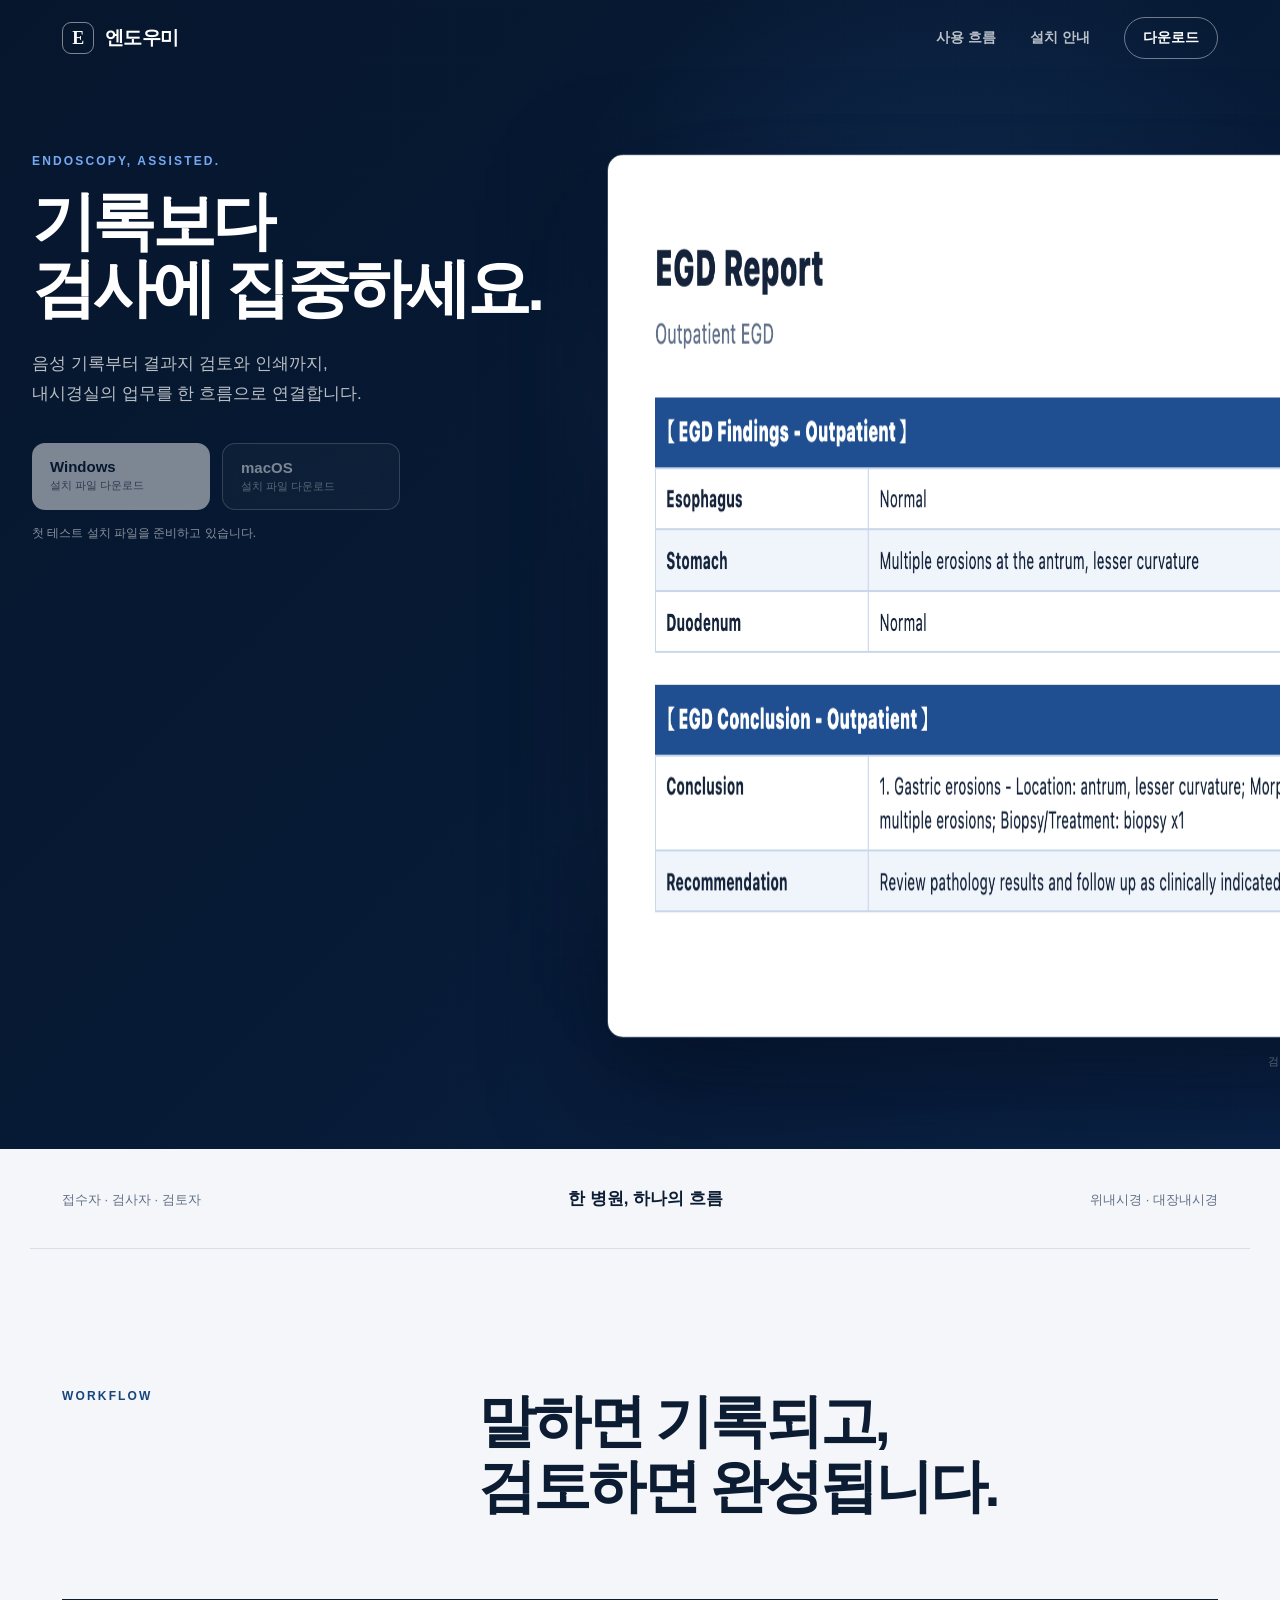
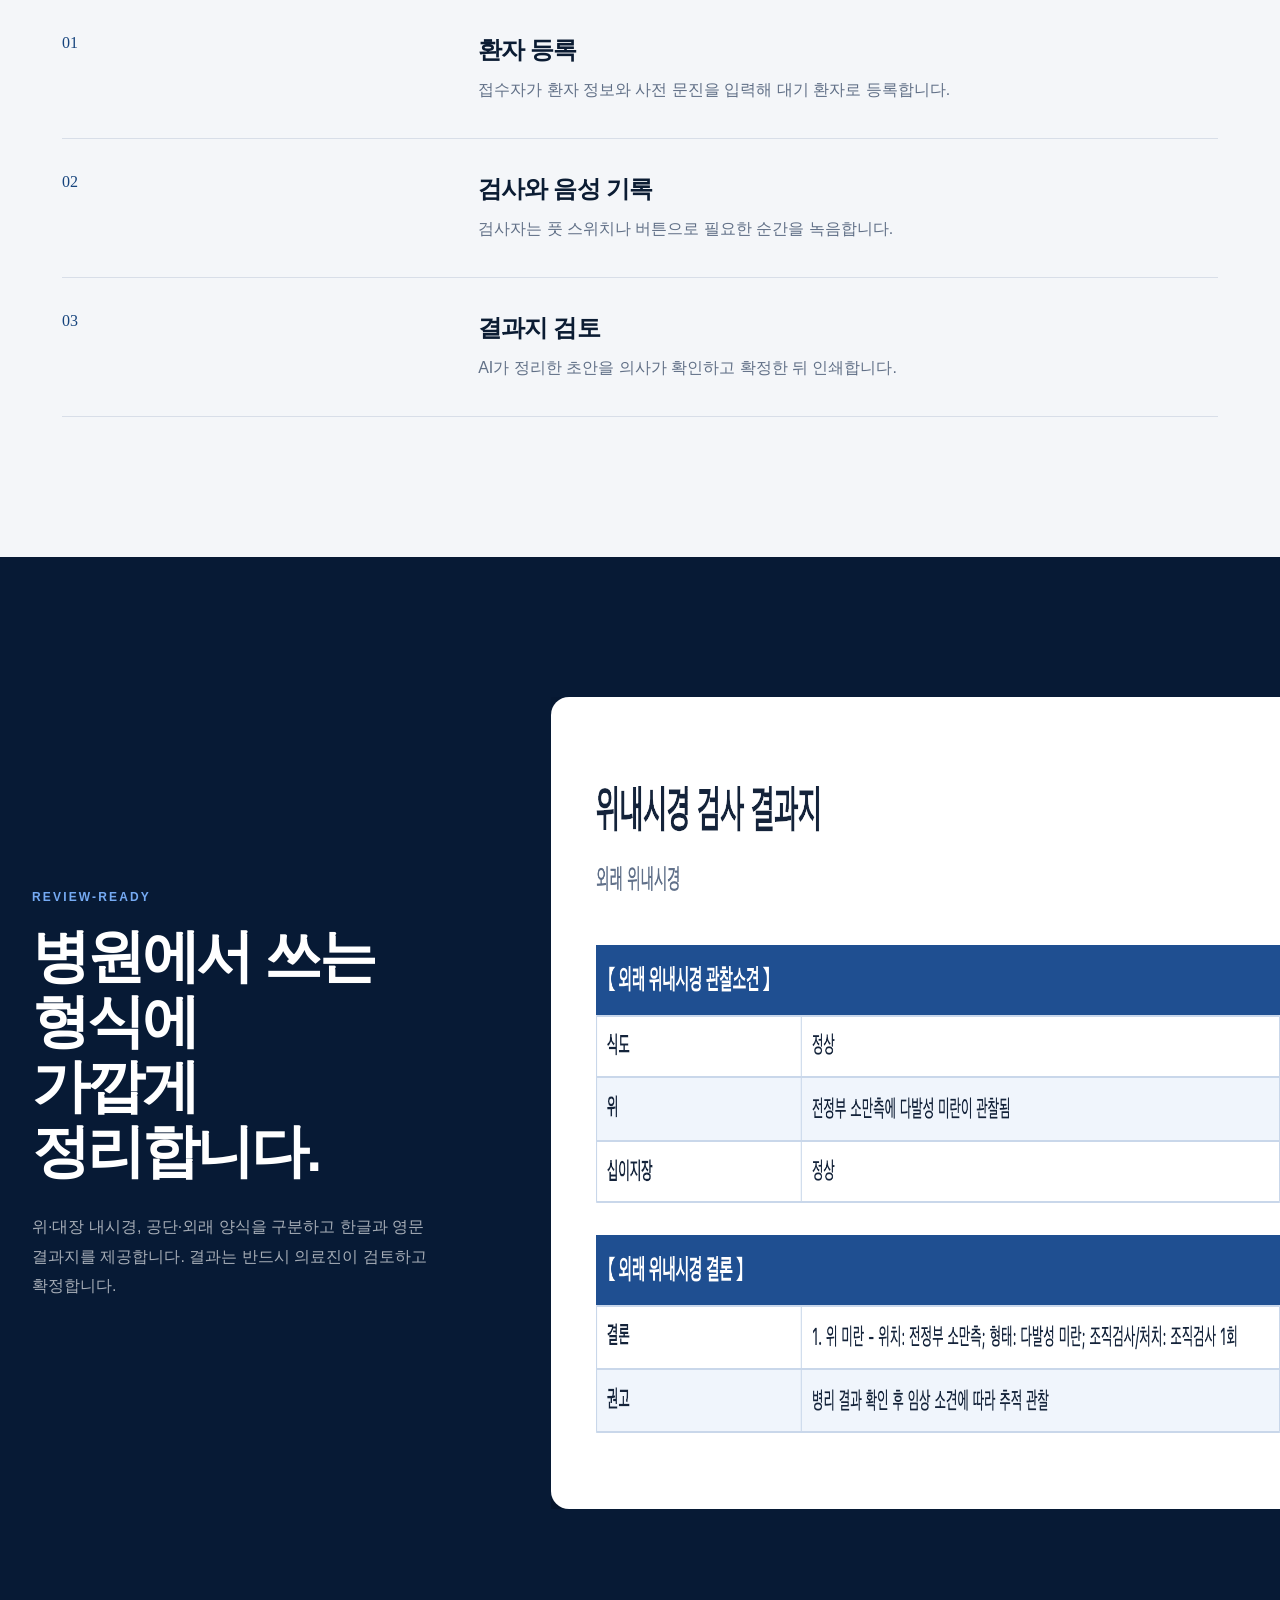
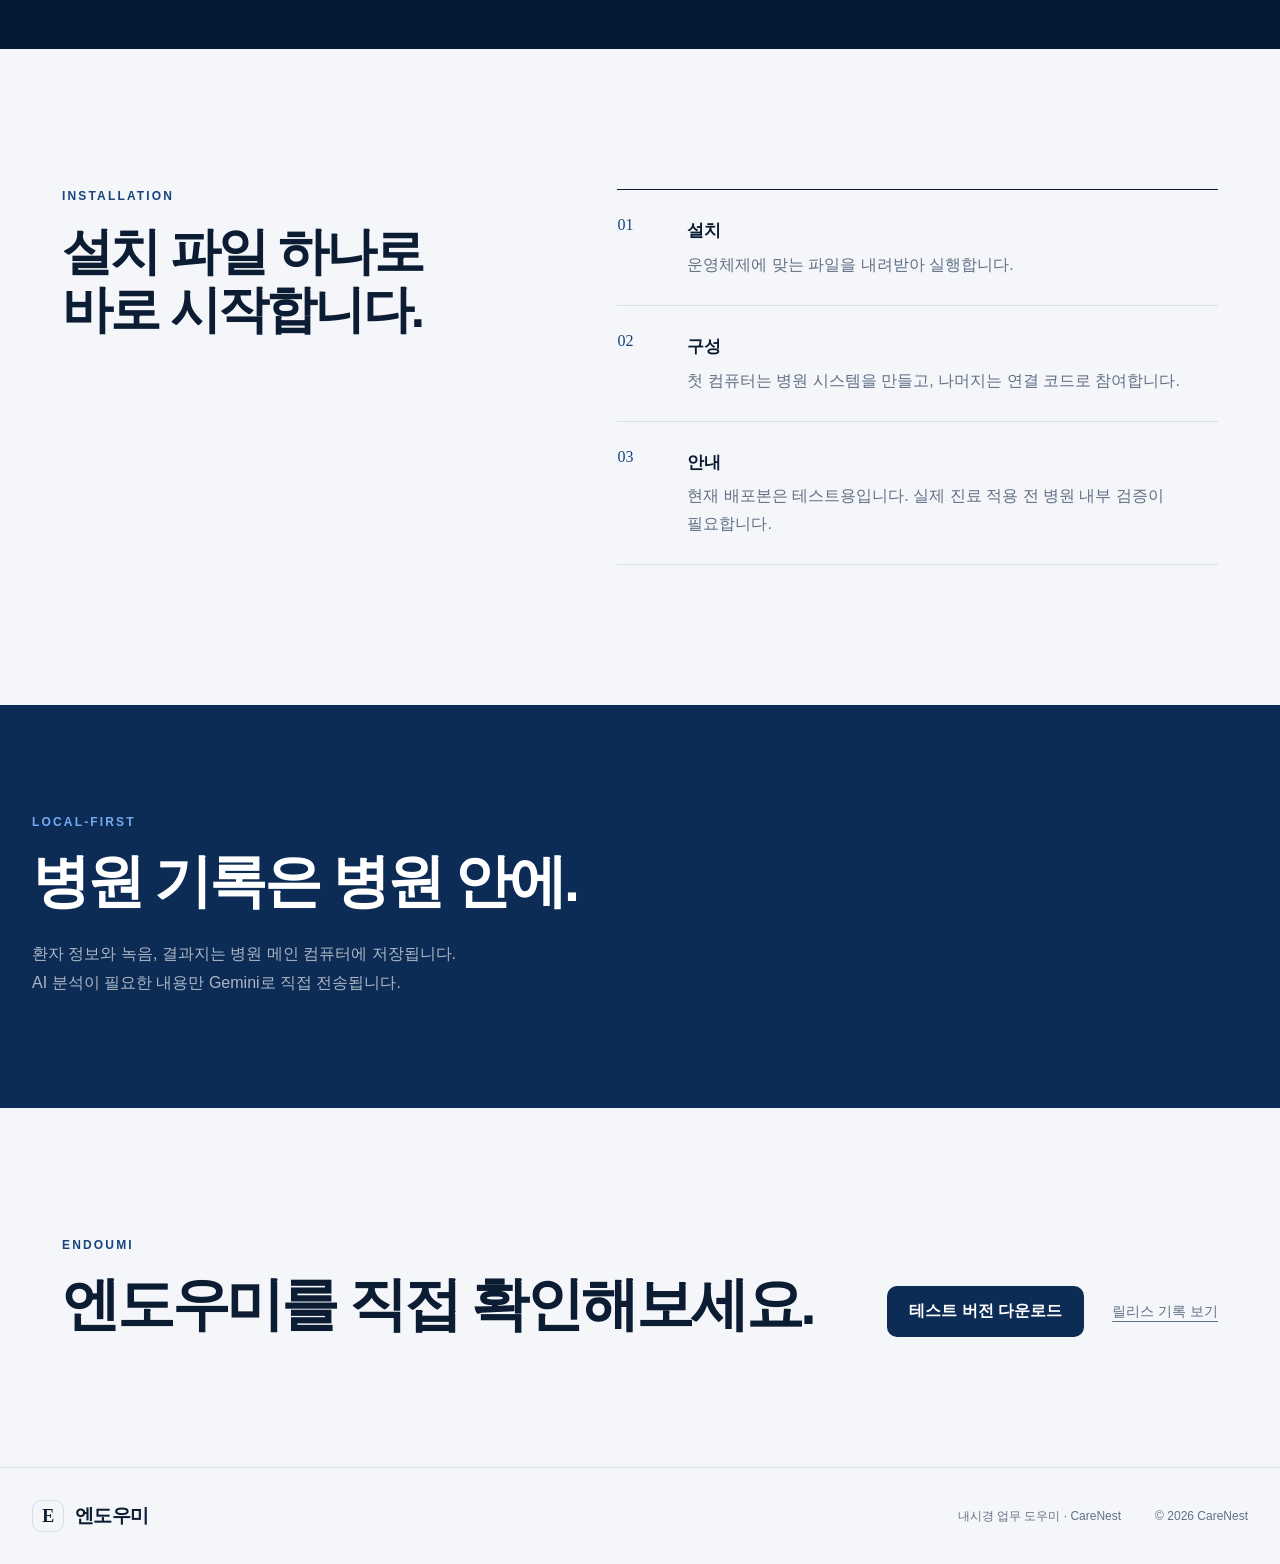
==== site/index.html @ 2801453b "feat: publish Endoumi download site" ====
<!doctype html>
<html lang="ko">
  <head>
    <meta charset="utf-8" />
    <meta name="viewport" content="width=device-width, initial-scale=1" />
    <meta
      name="description"
      content="엔도우미는 내시경실의 음성 기록부터 결과지 검토와 인쇄까지 한 흐름으로 연결합니다."
    />
    <meta name="theme-color" content="#071a35" />
    <title>엔도우미 · 내시경 업무 도우미</title>
    <link rel="icon" href="favicon.svg" type="image/svg+xml" />
    <link rel="stylesheet" href="styles.css" />
    <script src="app.js" defer></script>
  </head>
  <body>
    <header class="site-header" aria-label="주요 메뉴">
      <a class="brand" href="#top" aria-label="엔도우미 홈">
        <span class="brand-mark" aria-hidden="true">E</span>
        <span>엔도우미</span>
      </a>
      <nav>
        <a href="#workflow">사용 흐름</a>
        <a href="#install">설치 안내</a>
        <a class="nav-download" href="#download">다운로드</a>
      </nav>
    </header>

    <main id="top">
      <section class="hero">
        <div class="hero-grid" aria-hidden="true"></div>
        <div class="hero-copy">
          <p class="eyebrow reveal">Endoscopy, assisted.</p>
          <h1 class="reveal">
            기록보다<br />검사에<span class="desktop-space"> </span><br class="mobile-break" />집중하세요.
          </h1>
          <p class="hero-description reveal">
            음성 기록부터 결과지 검토와 인쇄까지,<br />내시경실의 업무를 한 흐름으로 연결합니다.
          </p>
          <div class="hero-actions reveal" id="download">
            <a
              class="download-button primary"
              id="windows-download"
              href="https://github.com/josh-yun/endoumi-download/releases/latest"
            >
              <span class="button-platform">Windows</span>
              <span class="button-label">설치 파일 다운로드</span>
            </a>
            <a
              class="download-button secondary"
              id="macos-download"
              href="https://github.com/josh-yun/endoumi-download/releases/latest"
            >
              <span class="button-platform">macOS</span>
              <span class="button-label">설치 파일 다운로드</span>
            </a>
          </div>
          <p class="release-status reveal" id="release-status" role="status">
            최신 테스트 버전을 확인하고 있습니다.
          </p>
        </div>

        <figure class="hero-visual reveal" aria-label="엔도우미 영문 결과지 화면">
          <div class="screen-glow" aria-hidden="true"></div>
          <img
            src="assets/Endoumi_English_Report_UI.png"
            alt="엔도우미에서 검토 중인 영문 내시경 결과지 화면"
            width="1440"
            height="884"
          />
          <figcaption>검토 가능한 구조화 결과지</figcaption>
        </figure>
      </section>

      <section class="product-proof reveal" aria-label="제품 특징">
        <p>접수자 · 검사자 · 검토자</p>
        <strong>한 병원, 하나의 흐름</strong>
        <p>위내시경 · 대장내시경</p>
      </section>

      <section class="workflow section" id="workflow">
        <div class="section-heading reveal">
          <p class="eyebrow dark">Workflow</p>
          <h2>말하면 기록되고,<br />검토하면 완성됩니다.</h2>
        </div>
        <ol class="workflow-list">
          <li class="reveal">
            <span>01</span>
            <div>
              <h3>환자 등록</h3>
              <p>접수자가 환자 정보와 사전 문진을 입력해 대기 환자로 등록합니다.</p>
            </div>
          </li>
          <li class="reveal">
            <span>02</span>
            <div>
              <h3>검사와 음성 기록</h3>
              <p>검사자는 풋 스위치나 버튼으로 필요한 순간을 녹음합니다.</p>
            </div>
          </li>
          <li class="reveal">
            <span>03</span>
            <div>
              <h3>결과지 검토</h3>
              <p>AI가 정리한 초안을 의사가 확인하고 확정한 뒤 인쇄합니다.</p>
            </div>
          </li>
        </ol>
      </section>

      <section class="report-section section">
        <div class="report-copy reveal">
          <p class="eyebrow dark">Review-ready</p>
          <h2>병원에서 쓰는 형식에<br />가깝게 정리합니다.</h2>
          <p>
            위·대장 내시경, 공단·외래 양식을 구분하고 한글과 영문 결과지를 제공합니다.
            결과는 반드시 의료진이 검토하고 확정합니다.
          </p>
        </div>
        <figure class="report-image reveal">
          <img
            src="assets/Endoumi_Korean_Report_UI.png"
            alt="엔도우미 한글 내시경 결과지 검토 화면"
            width="1356"
            height="812"
            loading="lazy"
          />
        </figure>
      </section>

      <section class="install section" id="install">
        <div class="section-heading reveal">
          <p class="eyebrow dark">Installation</p>
          <h2>설치 파일 하나로<br />바로 시작합니다.</h2>
        </div>
        <div class="install-details">
          <div class="install-row reveal">
            <span>01</span>
            <p><strong>설치</strong> 운영체제에 맞는 파일을 내려받아 실행합니다.</p>
          </div>
          <div class="install-row reveal">
            <span>02</span>
            <p><strong>구성</strong> 첫 컴퓨터는 병원 시스템을 만들고, 나머지는 연결 코드로 참여합니다.</p>
          </div>
          <div class="install-row reveal">
            <span>03</span>
            <p><strong>안내</strong> 현재 배포본은 테스트용입니다. 실제 진료 적용 전 병원 내부 검증이 필요합니다.</p>
          </div>
        </div>
      </section>

      <section class="privacy-band reveal">
        <p class="eyebrow">Local-first</p>
        <h2>병원 기록은 병원 안에.</h2>
        <p>
          환자 정보와 녹음, 결과지는 병원 메인 컴퓨터에 저장됩니다.<br />
          AI 분석이 필요한 내용만 Gemini로 직접 전송됩니다.
        </p>
      </section>

      <section class="final-cta">
        <div class="reveal">
          <p class="eyebrow dark">Endoumi</p>
          <h2>엔도우미를 직접 확인해보세요.</h2>
        </div>
        <div class="final-actions reveal">
          <a class="text-download" href="#download">테스트 버전 다운로드</a>
          <a
            class="text-link"
            href="https://github.com/josh-yun/endoumi-download/releases/latest"
          >릴리스 기록 보기</a>
        </div>
      </section>
    </main>

    <footer>
      <a class="brand footer-brand" href="#top">
        <span class="brand-mark" aria-hidden="true">E</span>
        <span>엔도우미</span>
      </a>
      <p>내시경 업무 도우미 · CareNest</p>
      <p>© 2026 CareNest</p>
    </footer>
  </body>
</html>
---- site/styles.css ----
:root {
  color-scheme: light;
  --navy-950: #06162d;
  --navy-900: #071a35;
  --navy-800: #0c2b55;
  --navy-700: #16447d;
  --blue-400: #75aaf3;
  --blue-200: #c4dbfa;
  --paper: #f4f6f9;
  --white: #ffffff;
  --ink: #0b1c33;
  --muted: #617087;
  --line: #d8dee8;
  --max: 1220px;
  --header-height: 76px;
}

* {
  box-sizing: border-box;
}

html {
  scroll-behavior: smooth;
}

body {
  margin: 0;
  color: var(--ink);
  background: var(--paper);
  font-family: -apple-system, BlinkMacSystemFont, "Segoe UI", "Noto Sans KR", sans-serif;
  word-break: keep-all;
  -webkit-font-smoothing: antialiased;
}

a {
  color: inherit;
  text-decoration: none;
}

img {
  display: block;
  max-width: 100%;
}

.site-header {
  position: absolute;
  z-index: 10;
  top: 0;
  left: 0;
  right: 0;
  height: var(--header-height);
  display: flex;
  align-items: center;
  justify-content: space-between;
  max-width: var(--max);
  margin: 0 auto;
  padding: 0 32px;
  color: var(--white);
}

.brand {
  display: inline-flex;
  align-items: center;
  gap: 11px;
  font-size: 19px;
  font-weight: 800;
  letter-spacing: -0.03em;
}

.brand-mark {
  display: grid;
  width: 32px;
  height: 32px;
  place-items: center;
  border: 1px solid rgba(255, 255, 255, 0.48);
  border-radius: 9px;
  font-family: Georgia, serif;
  font-size: 18px;
  font-weight: 700;
}

nav {
  display: flex;
  align-items: center;
  gap: 34px;
  font-size: 14px;
  font-weight: 650;
}

nav a {
  opacity: 0.72;
  transition: opacity 180ms ease;
}

nav a:hover,
nav a:focus-visible {
  opacity: 1;
}

.nav-download {
  padding: 11px 18px;
  border: 1px solid rgba(255, 255, 255, 0.42);
  border-radius: 999px;
  opacity: 1;
}

.hero {
  position: relative;
  min-height: max(680px, 100svh);
  overflow: hidden;
  display: grid;
  grid-template-columns: minmax(390px, 0.9fr) minmax(600px, 1.1fr);
  align-items: center;
  gap: 4vw;
  padding: calc(var(--header-height) + 44px) max(32px, calc((100vw - var(--max)) / 2)) 80px;
  color: var(--white);
  background:
    radial-gradient(circle at 74% 30%, rgba(48, 105, 178, 0.28), transparent 34%),
    linear-gradient(135deg, var(--navy-950), var(--navy-900) 52%, #0a2347);
}

.hero-grid {
  position: absolute;
  inset: 0;
  opacity: 0.18;
  background-image:
    linear-gradient(rgba(255, 255, 255, 0.045) 1px, transparent 1px),
    linear-gradient(90deg, rgba(255, 255, 255, 0.045) 1px, transparent 1px);
  background-size: 56px 56px;
  mask-image: linear-gradient(to right, transparent, black 56%, black);
  pointer-events: none;
}

.hero-copy {
  position: relative;
  z-index: 2;
  max-width: 540px;
  align-self: start;
  margin-top: 34px;
}

.eyebrow {
  margin: 0 0 20px;
  color: var(--blue-400);
  font-size: 12px;
  font-weight: 800;
  letter-spacing: 0.18em;
  text-transform: uppercase;
}

.eyebrow.dark {
  color: var(--navy-700);
}

h1,
h2,
h3,
p {
  margin-top: 0;
}

h1 {
  margin-bottom: 28px;
  font-size: clamp(54px, 5vw, 74px);
  line-height: 1.04;
  letter-spacing: -0.06em;
}

.hero-description {
  margin-bottom: 34px;
  color: rgba(255, 255, 255, 0.72);
  font-size: 17px;
  line-height: 1.75;
}

.mobile-break {
  display: none;
}

.hero-actions {
  display: flex;
  gap: 12px;
}

.download-button {
  min-width: 178px;
  padding: 15px 18px;
  border-radius: 13px;
  transition:
    transform 180ms ease,
    background-color 180ms ease,
    border-color 180ms ease;
}

.download-button:hover,
.download-button:focus-visible {
  transform: translateY(-3px);
}

.download-button.primary {
  color: var(--navy-950);
  background: var(--white);
}

.download-button.secondary {
  border: 1px solid rgba(255, 255, 255, 0.34);
  background: rgba(255, 255, 255, 0.07);
  backdrop-filter: blur(12px);
}

.download-button.recommended {
  outline: 2px solid var(--blue-400);
  outline-offset: 3px;
}

.download-button[aria-disabled="true"] {
  cursor: not-allowed;
  opacity: 0.48;
  transform: none;
}

.button-platform,
.button-label {
  display: block;
}

.button-platform {
  margin-bottom: 3px;
  font-size: 15px;
  font-weight: 800;
}

.button-label {
  font-size: 11px;
  opacity: 0.68;
}

.release-status {
  min-height: 20px;
  margin: 15px 0 0;
  color: rgba(255, 255, 255, 0.52);
  font-size: 12px;
}

.hero-visual {
  position: relative;
  z-index: 1;
  width: min(880px, 63vw);
  margin: 34px -17vw 0 0;
  transform: perspective(1600px) rotateY(-7deg) rotateX(2deg);
  transform-origin: center left;
}

.hero-visual img {
  position: relative;
  border: 1px solid rgba(255, 255, 255, 0.19);
  border-radius: 16px;
  box-shadow: 0 44px 110px rgba(0, 4, 15, 0.5);
}

.hero-visual figcaption {
  margin-top: 16px;
  color: rgba(255, 255, 255, 0.48);
  font-size: 11px;
  letter-spacing: 0.1em;
  text-align: right;
  text-transform: uppercase;
}

.screen-glow {
  position: absolute;
  inset: 15% 10%;
  background: rgba(74, 137, 225, 0.38);
  filter: blur(80px);
}

.product-proof {
  display: flex;
  align-items: baseline;
  justify-content: space-between;
  max-width: var(--max);
  margin: 0 auto;
  padding: 38px 32px;
  border-bottom: 1px solid var(--line);
}

.product-proof p {
  margin: 0;
  color: var(--muted);
  font-size: 13px;
}

.product-proof strong {
  font-size: 17px;
}

.section {
  max-width: var(--max);
  margin: 0 auto;
  padding: 140px 32px;
}

.section-heading {
  display: grid;
  grid-template-columns: 0.72fr 1.28fr;
  align-items: start;
  margin-bottom: 80px;
}

.section-heading h2,
.report-copy h2,
.privacy-band h2,
.final-cta h2 {
  margin-bottom: 0;
  font-size: clamp(40px, 4.5vw, 66px);
  line-height: 1.13;
  letter-spacing: -0.055em;
}

.workflow-list {
  margin: 0;
  padding: 0;
  border-top: 1px solid var(--ink);
  list-style: none;
}

.workflow-list li {
  display: grid;
  grid-template-columns: 0.72fr 1.28fr;
  padding: 34px 0;
  border-bottom: 1px solid var(--line);
}

.workflow-list > li > span,
.install-row > span {
  color: var(--navy-700);
  font-family: Georgia, serif;
  font-size: 16px;
}

.workflow-list h3 {
  margin-bottom: 10px;
  font-size: 24px;
  letter-spacing: -0.035em;
}

.workflow-list p {
  max-width: 620px;
  margin-bottom: 0;
  color: var(--muted);
  line-height: 1.75;
}

.report-section {
  display: grid;
  grid-template-columns: 0.76fr 1.24fr;
  align-items: center;
  gap: 72px;
  max-width: none;
  padding-right: 0;
  padding-left: max(32px, calc((100vw - var(--max)) / 2));
  color: var(--white);
  background: var(--navy-900);
}

.report-copy {
  max-width: 470px;
}

.report-copy .eyebrow {
  color: var(--blue-400);
}

.report-copy h2 {
  margin-bottom: 28px;
}

.report-copy > p:last-child {
  color: rgba(255, 255, 255, 0.64);
  line-height: 1.85;
}

.report-image {
  margin: 0;
  overflow: hidden;
}

.report-image img {
  width: 100%;
  border-radius: 18px 0 0 18px;
  box-shadow: 0 36px 90px rgba(0, 0, 0, 0.38);
}

.install {
  display: grid;
  grid-template-columns: 0.86fr 1.14fr;
  gap: 8vw;
}

.install .section-heading {
  display: block;
  margin: 0;
}

.install .section-heading h2 {
  font-size: clamp(38px, 4vw, 58px);
}

.install-details {
  border-top: 1px solid var(--ink);
}

.install-row {
  display: grid;
  grid-template-columns: 58px 1fr;
  gap: 12px;
  padding: 26px 0;
  border-bottom: 1px solid var(--line);
}

.install-row p {
  margin: 0;
  color: var(--muted);
  line-height: 1.75;
}

.install-row strong {
  display: block;
  margin-bottom: 5px;
  color: var(--ink);
  font-size: 17px;
}

.privacy-band {
  padding: 110px max(32px, calc((100vw - var(--max)) / 2));
  color: var(--white);
  background: var(--navy-800);
}

.privacy-band h2 {
  margin-bottom: 26px;
}

.privacy-band > p:last-child {
  margin-bottom: 0;
  color: rgba(255, 255, 255, 0.66);
  font-size: 16px;
  line-height: 1.8;
}

.final-cta {
  display: flex;
  align-items: flex-end;
  justify-content: space-between;
  gap: 40px;
  max-width: var(--max);
  margin: 0 auto;
  padding: 130px 32px;
}

.final-cta h2 {
  font-size: clamp(38px, 4.5vw, 62px);
}

.final-actions {
  display: flex;
  align-items: center;
  gap: 28px;
  white-space: nowrap;
}

.text-download {
  padding: 15px 22px;
  border-radius: 10px;
  color: var(--white);
  background: var(--navy-800);
  font-weight: 750;
}

.text-link {
  color: var(--muted);
  font-size: 14px;
  text-decoration: underline;
  text-underline-offset: 5px;
}

footer {
  display: grid;
  grid-template-columns: 1fr auto auto;
  align-items: center;
  gap: 34px;
  padding: 32px max(32px, calc((100vw - var(--max)) / 2));
  border-top: 1px solid var(--line);
  color: var(--muted);
  font-size: 12px;
}

footer p {
  margin: 0;
}

.footer-brand {
  color: var(--ink);
}

.footer-brand .brand-mark {
  border-color: var(--line);
}

.reveal {
  opacity: 1;
  transform: translateY(0);
}

.motion-ready .reveal {
  opacity: 0;
  transform: translateY(24px);
  transition:
    opacity 700ms cubic-bezier(0.22, 1, 0.36, 1),
    transform 700ms cubic-bezier(0.22, 1, 0.36, 1);
}

.motion-ready .reveal.is-visible {
  opacity: 1;
  transform: translateY(0);
}

.hero .reveal:nth-child(2) {
  transition-delay: 70ms;
}

.hero .reveal:nth-child(3) {
  transition-delay: 140ms;
}

.hero .reveal:nth-child(4) {
  transition-delay: 210ms;
}

@media (max-width: 980px) {
  .hero {
    min-height: auto;
    grid-template-columns: 1fr;
    padding-top: 150px;
  }

  .hero-copy {
    max-width: 630px;
  }

  .hero-visual {
    width: 105%;
    margin: 36px -12% -18% 8%;
    transform: perspective(1400px) rotateY(-5deg) rotateX(2deg);
  }

  .report-section {
    grid-template-columns: 1fr;
    padding: 110px 0 0 max(32px, calc((100vw - var(--max)) / 2));
  }

  .report-copy {
    padding-right: 32px;
  }

  .install {
    grid-template-columns: 1fr;
  }
}

@media (max-width: 680px) {
  :root {
    --header-height: 66px;
  }

  .site-header {
    padding: 0 20px;
  }

  nav a:not(.nav-download) {
    display: none;
  }

  .nav-download {
    padding: 9px 14px;
  }

  .hero {
    min-height: 100svh;
    padding: 122px 20px 62px;
  }

  h1 {
    font-size: clamp(46px, 13.5vw, 58px);
  }

  .mobile-break {
    display: initial;
  }

  .desktop-space {
    display: none;
  }

  .hero-description br {
    display: none;
  }

  .hero-actions {
    display: grid;
  }

  .download-button {
    width: 100%;
  }

  .hero-visual {
    width: 138%;
    margin: 34px -44% -6% 4%;
  }

  .product-proof {
    display: grid;
    gap: 10px;
    padding: 30px 20px;
  }

  .product-proof strong {
    grid-row: 1;
  }

  .section {
    padding: 96px 20px;
  }

  .section-heading,
  .workflow-list li {
    grid-template-columns: 1fr;
  }

  .section-heading {
    margin-bottom: 48px;
  }

  .workflow-list li {
    gap: 20px;
  }

  .report-section {
    padding: 92px 0 0 20px;
  }

  .report-image img {
    width: 125%;
    max-width: none;
  }

  .privacy-band {
    padding: 84px 20px;
  }

  .final-cta {
    display: block;
    padding: 96px 20px;
  }

  .final-actions {
    align-items: stretch;
    flex-direction: column;
    margin-top: 34px;
  }

  .text-download,
  .text-link {
    text-align: center;
  }

  footer {
    grid-template-columns: 1fr;
    gap: 16px;
    padding: 30px 20px;
  }

  .motion-ready .hero .reveal {
    opacity: 1;
    transform: none;
    transition: none;
  }
}

@media (prefers-reduced-motion: reduce) {
  html {
    scroll-behavior: auto;
  }

  .motion-ready .reveal {
    opacity: 1;
    transform: none;
    transition: none;
  }

  .download-button {
    transition: none;
  }
}
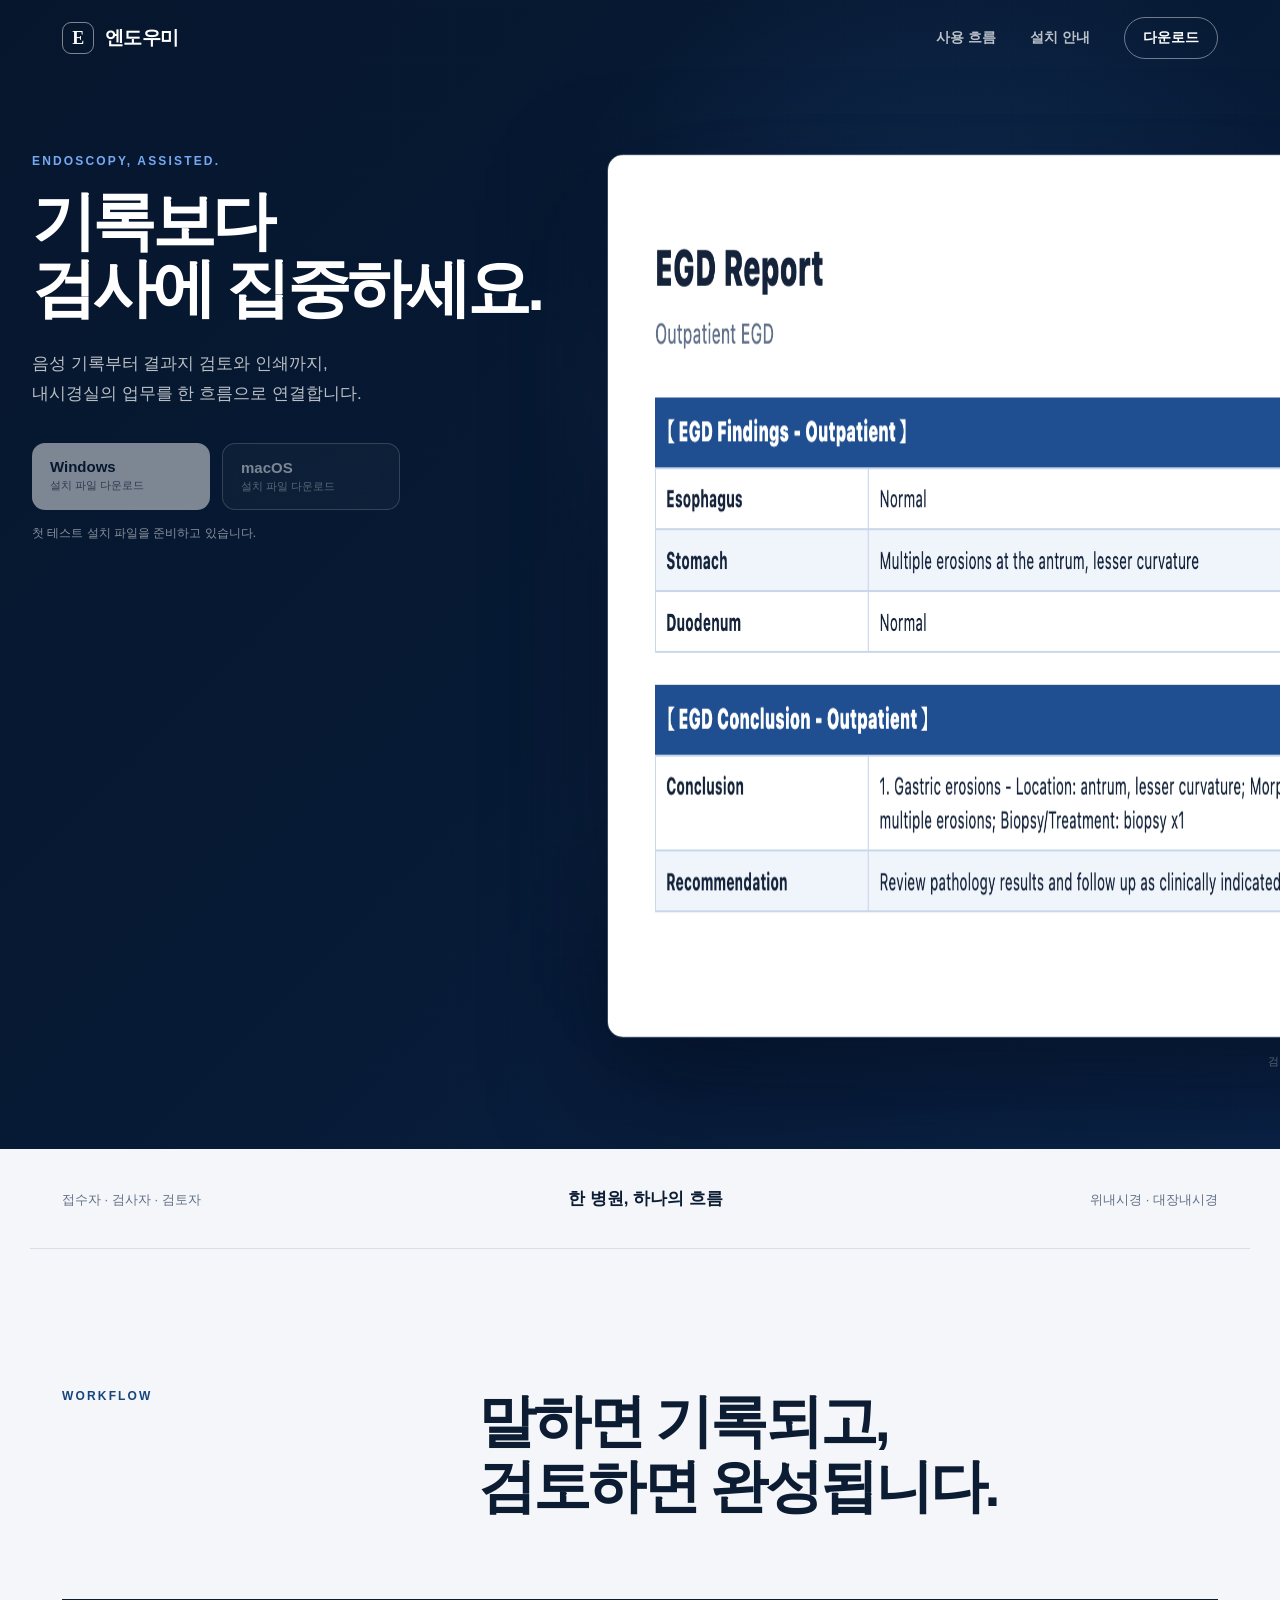
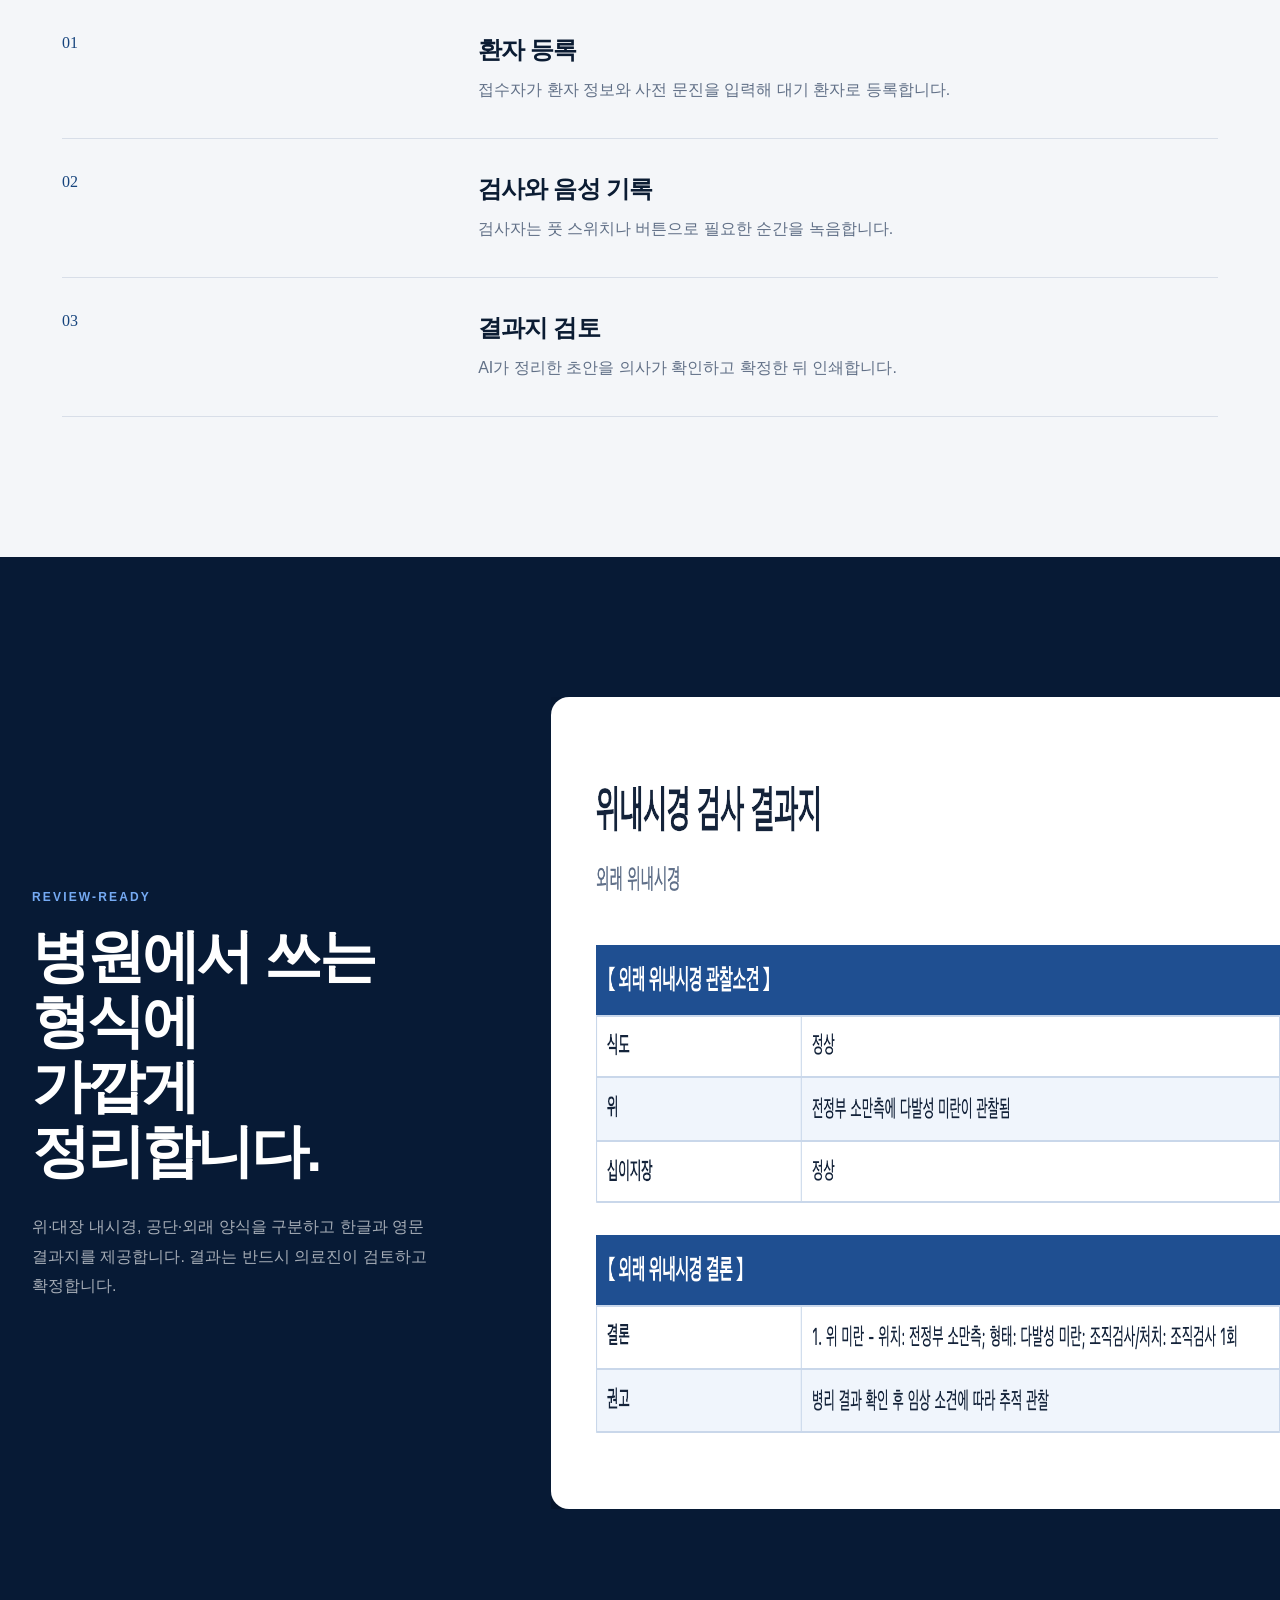
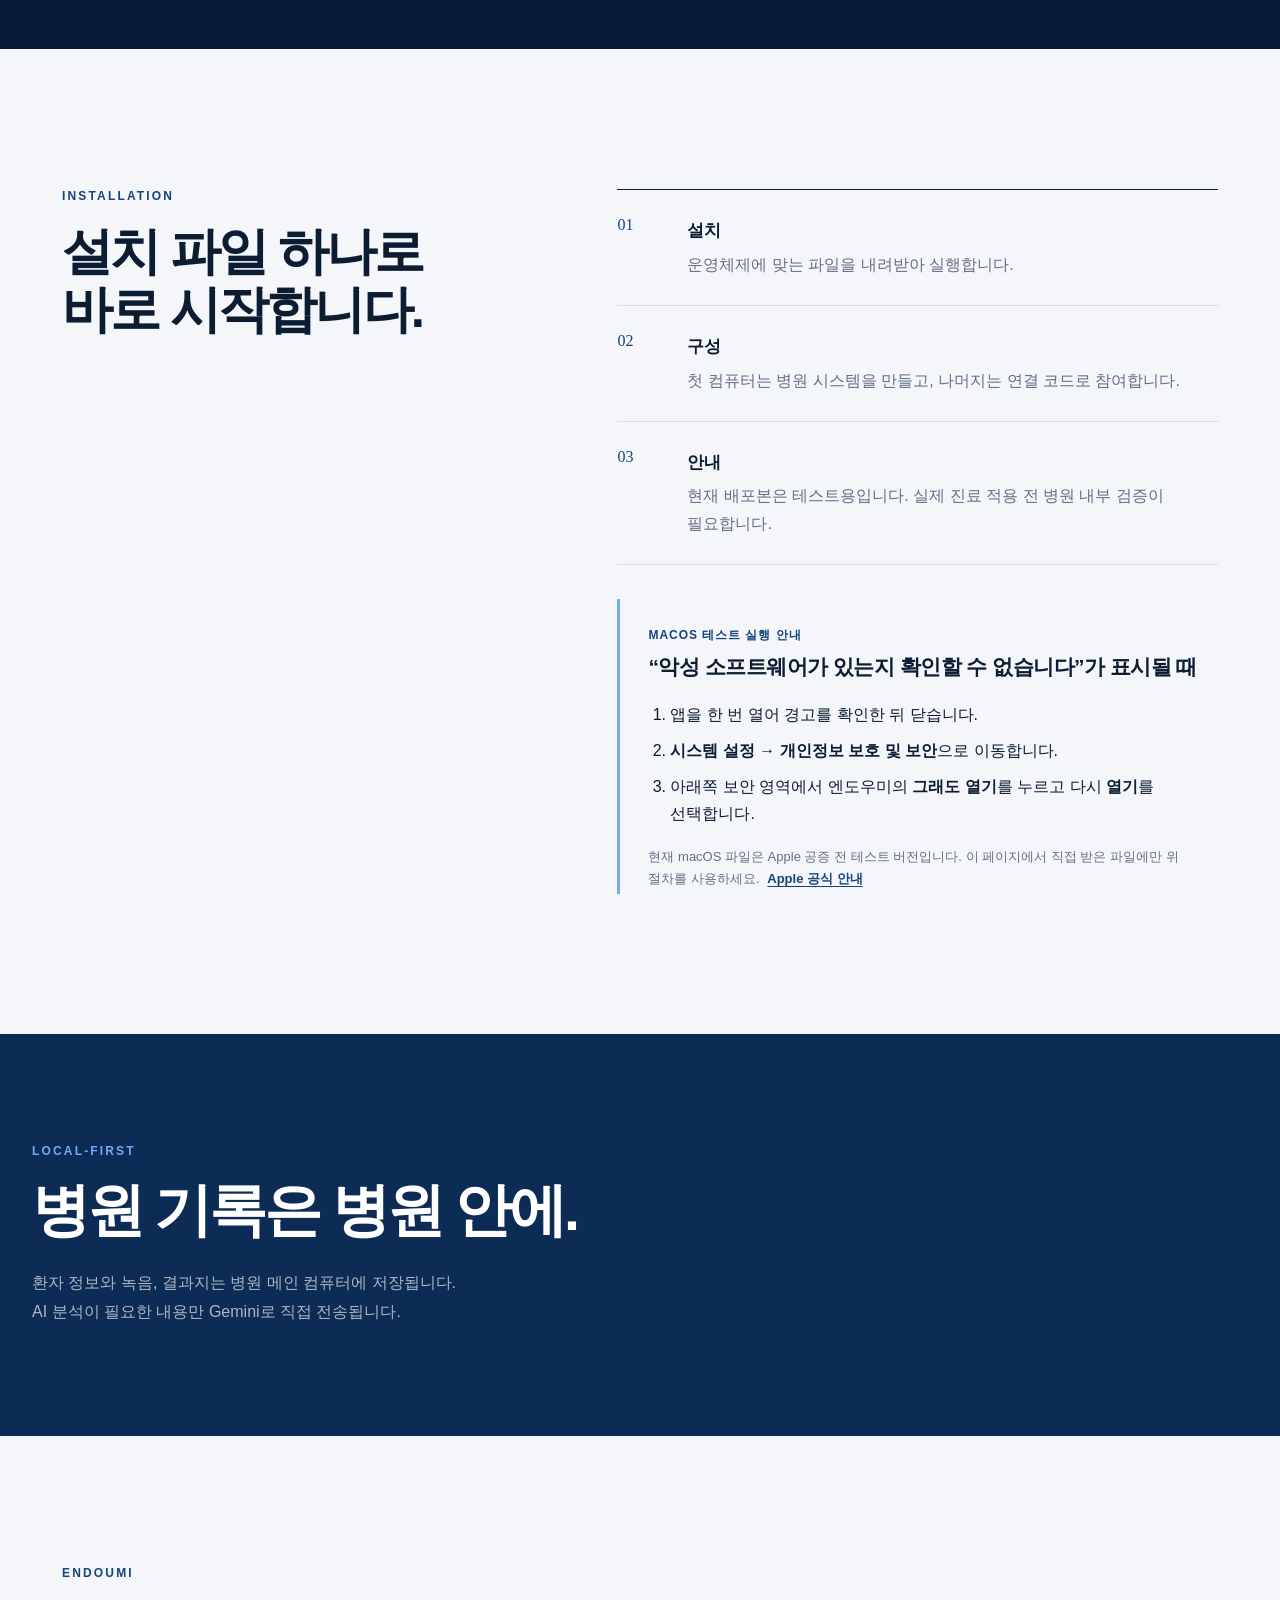
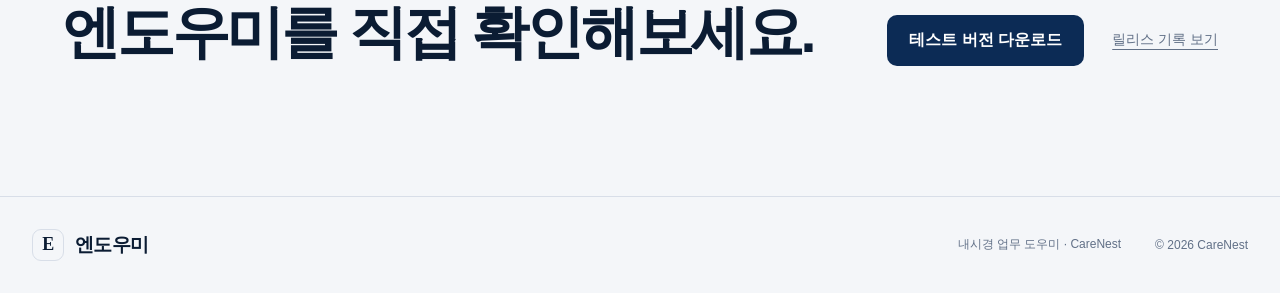
==== commit 517aa01e: "docs: add macOS Gatekeeper test instructions" ====
--- a/site/index.html
+++ b/site/index.html
@@ -41,7 +41,7 @@
             <a
               class="download-button primary"
               id="windows-download"
-              href="https://github.com/josh-yun/endoumi-download/releases/latest"
+              href="https://github.com/josh-yun/endoumi-download/releases"
             >
               <span class="button-platform">Windows</span>
               <span class="button-label">설치 파일 다운로드</span>
@@ -49,7 +49,7 @@
             <a
               class="download-button secondary"
               id="macos-download"
-              href="https://github.com/josh-yun/endoumi-download/releases/latest"
+              href="https://github.com/josh-yun/endoumi-download/releases"
             >
               <span class="button-platform">macOS</span>
               <span class="button-label">설치 파일 다운로드</span>
@@ -146,6 +146,19 @@
             <span>03</span>
             <p><strong>안내</strong> 현재 배포본은 테스트용입니다. 실제 진료 적용 전 병원 내부 검증이 필요합니다.</p>
           </div>
+          <aside class="macos-help reveal" aria-labelledby="macos-help-title">
+            <p class="macos-help-label">macOS 테스트 실행 안내</p>
+            <h3 id="macos-help-title">“악성 소프트웨어가 있는지 확인할 수 없습니다”가 표시될 때</h3>
+            <ol>
+              <li>앱을 한 번 열어 경고를 확인한 뒤 닫습니다.</li>
+              <li><strong>시스템 설정 → 개인정보 보호 및 보안</strong>으로 이동합니다.</li>
+              <li>아래쪽 보안 영역에서 엔도우미의 <strong>그래도 열기</strong>를 누르고 다시 <strong>열기</strong>를 선택합니다.</li>
+            </ol>
+            <p>
+              현재 macOS 파일은 Apple 공증 전 테스트 버전입니다. 이 페이지에서 직접 받은 파일에만 위 절차를 사용하세요.
+              <a href="https://support.apple.com/ko-kr/102445" target="_blank" rel="noreferrer">Apple 공식 안내</a>
+            </p>
+          </aside>
         </div>
       </section>
 
@@ -167,7 +180,7 @@
           <a class="text-download" href="#download">테스트 버전 다운로드</a>
           <a
             class="text-link"
-            href="https://github.com/josh-yun/endoumi-download/releases/latest"
+            href="https://github.com/josh-yun/endoumi-download/releases"
           >릴리스 기록 보기</a>
         </div>
       </section>
--- a/site/styles.css
+++ b/site/styles.css
@@ -431,6 +431,52 @@
   font-size: 17px;
 }
 
+.macos-help {
+  margin-top: 34px;
+  padding: 28px 0 4px 28px;
+  border-left: 3px solid var(--blue-400);
+}
+
+.macos-help-label {
+  margin-bottom: 8px;
+  color: var(--navy-700);
+  font-size: 12px;
+  font-weight: 800;
+  letter-spacing: 0.08em;
+  text-transform: uppercase;
+}
+
+.macos-help h3 {
+  margin-bottom: 18px;
+  font-size: 21px;
+  line-height: 1.45;
+  letter-spacing: -0.025em;
+}
+
+.macos-help ol {
+  display: grid;
+  gap: 9px;
+  margin: 0 0 18px;
+  padding-left: 22px;
+  color: var(--ink);
+  line-height: 1.7;
+}
+
+.macos-help > p:last-child {
+  margin: 0;
+  color: var(--muted);
+  font-size: 13px;
+  line-height: 1.7;
+}
+
+.macos-help a {
+  margin-left: 4px;
+  color: var(--navy-700);
+  font-weight: 700;
+  text-decoration: underline;
+  text-underline-offset: 3px;
+}
+
 .privacy-band {
   padding: 110px max(32px, calc((100vw - var(--max)) / 2));
   color: var(--white);
@@ -642,6 +688,10 @@
     margin-bottom: 48px;
   }
 
+  .macos-help {
+    padding-left: 20px;
+  }
+
   .workflow-list li {
     gap: 20px;
   }
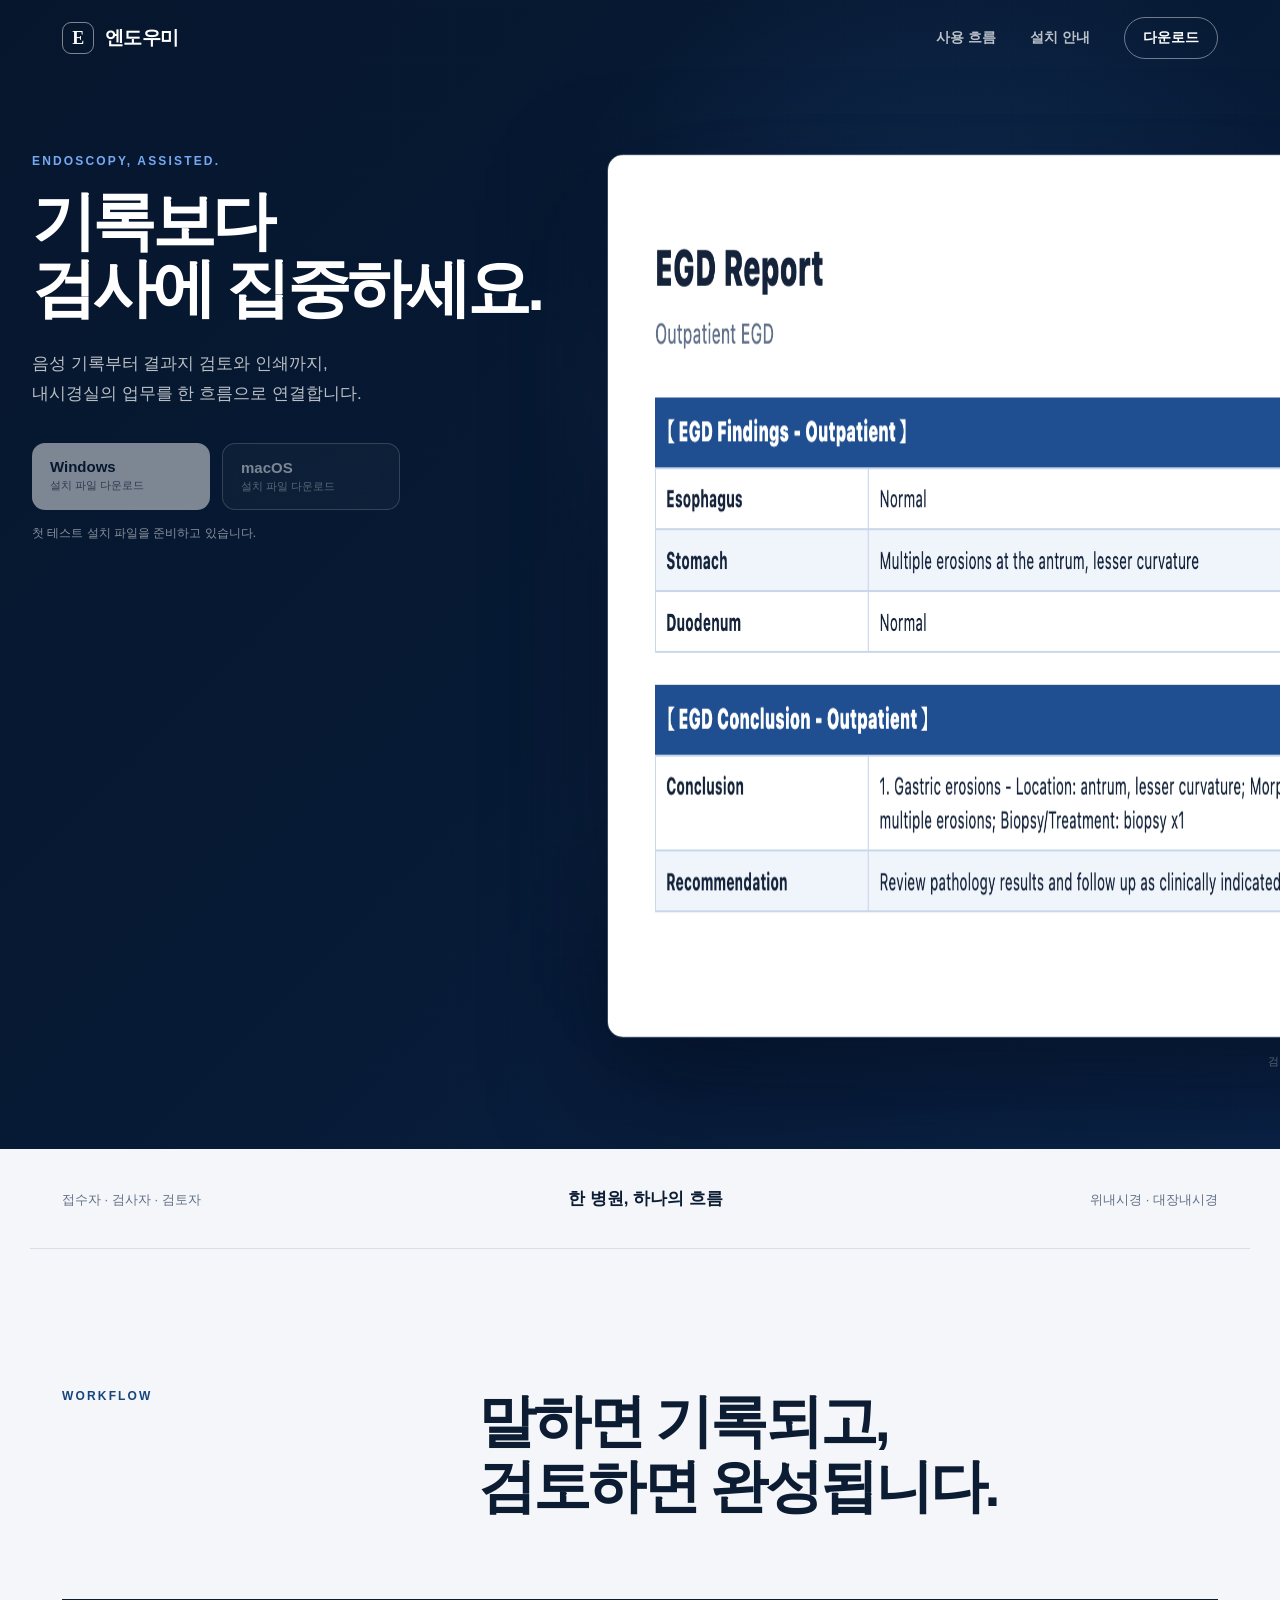
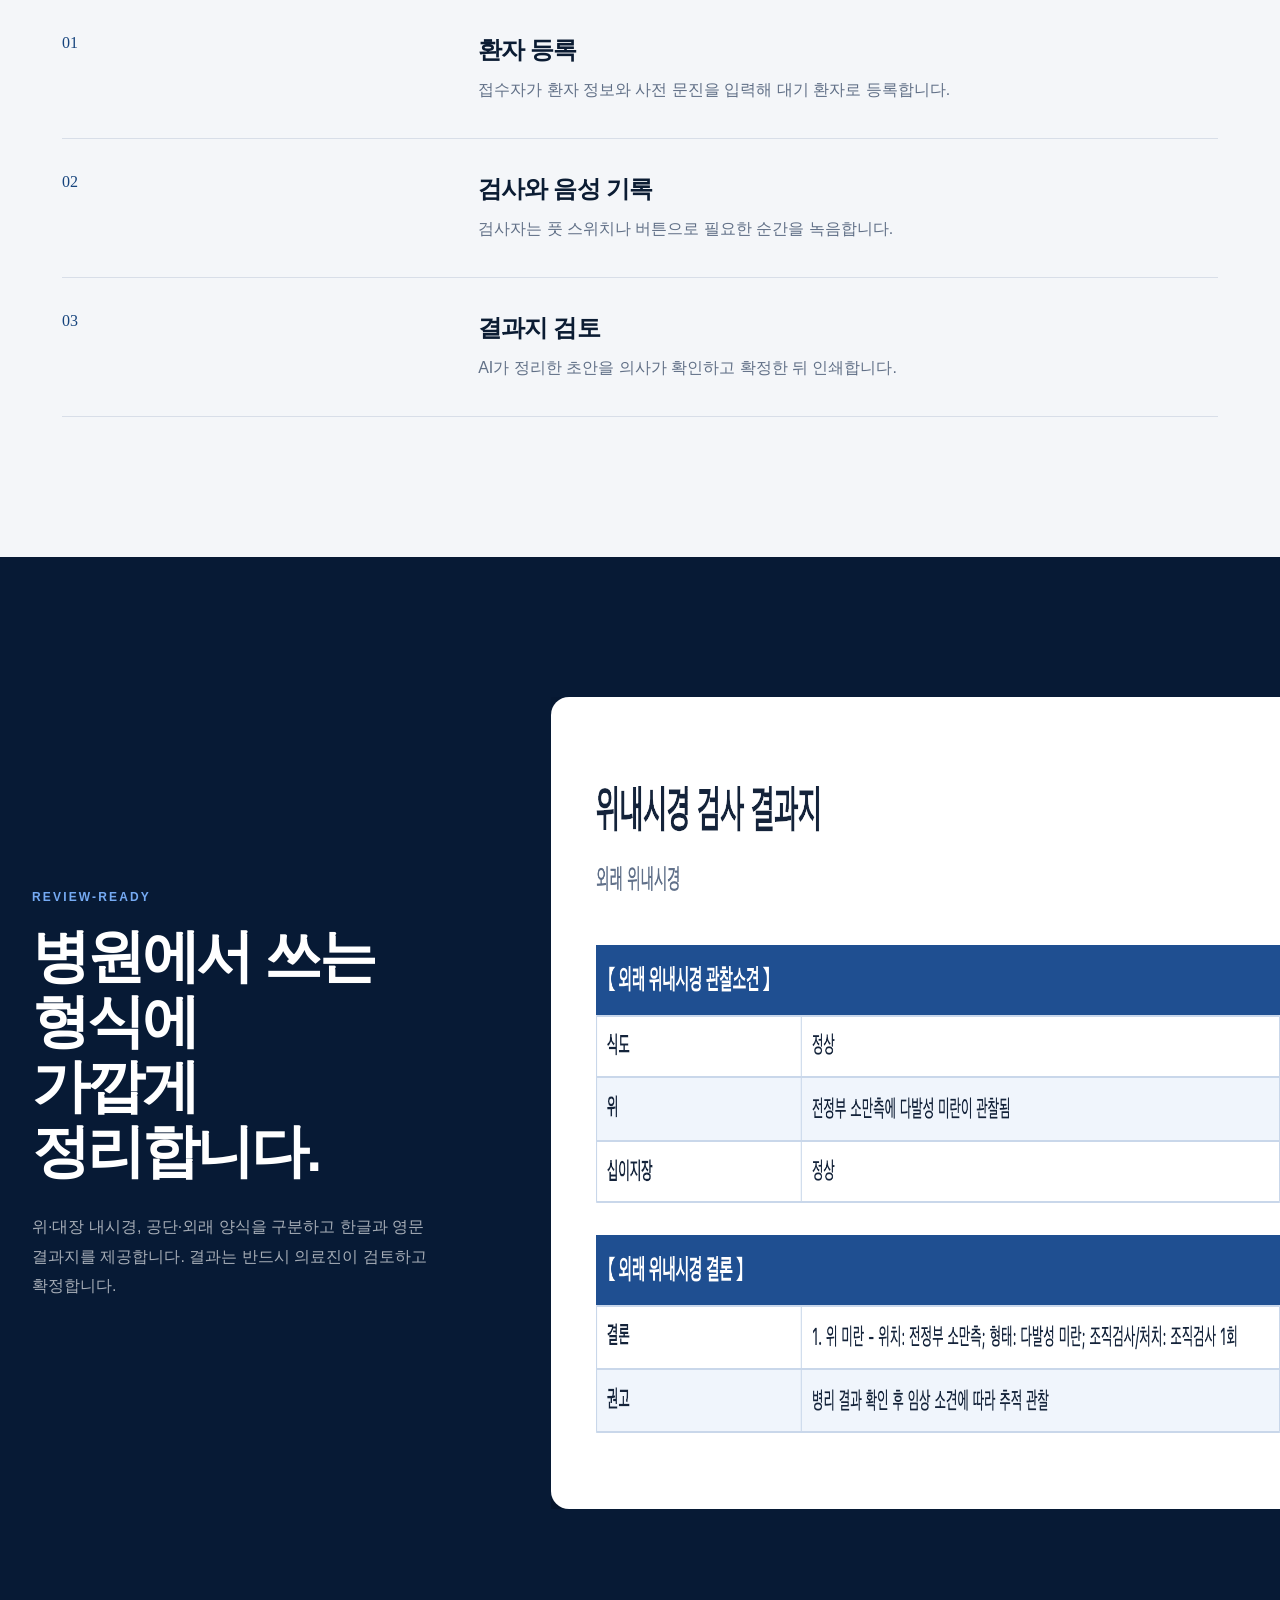
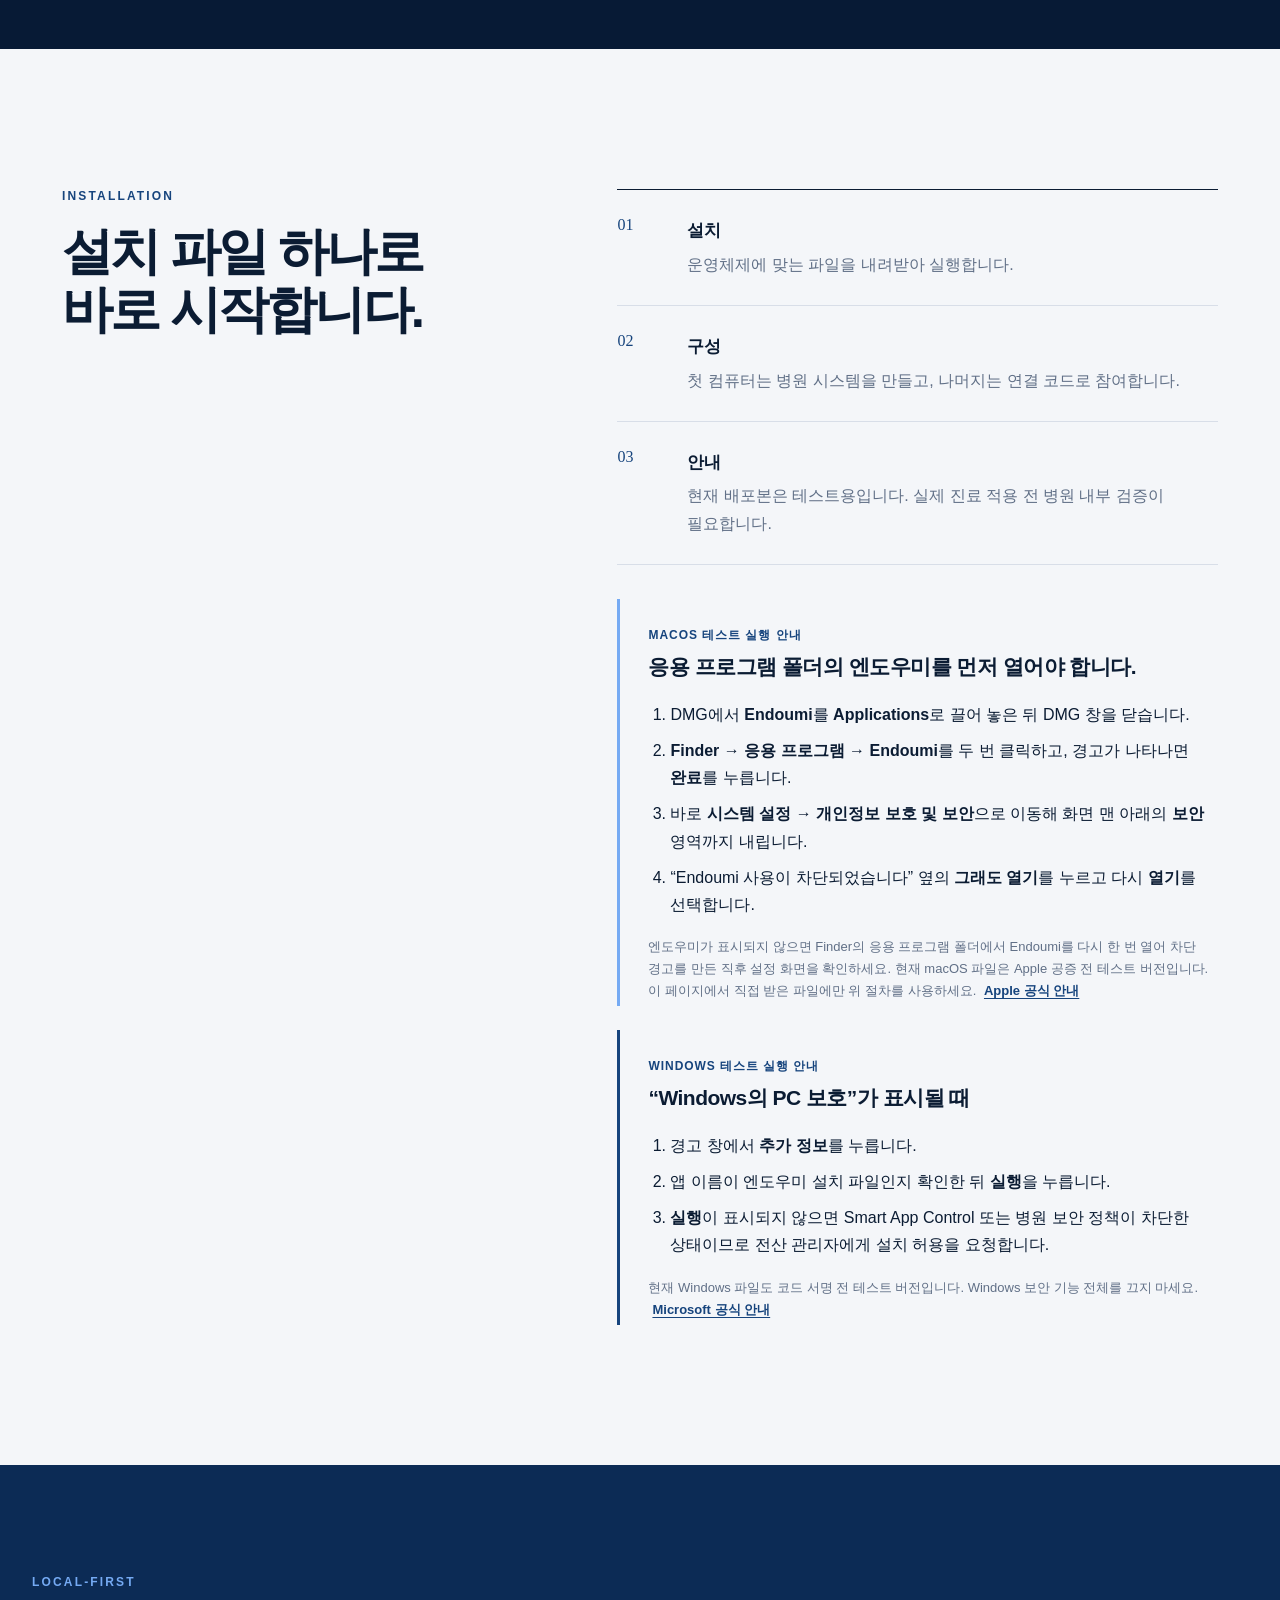
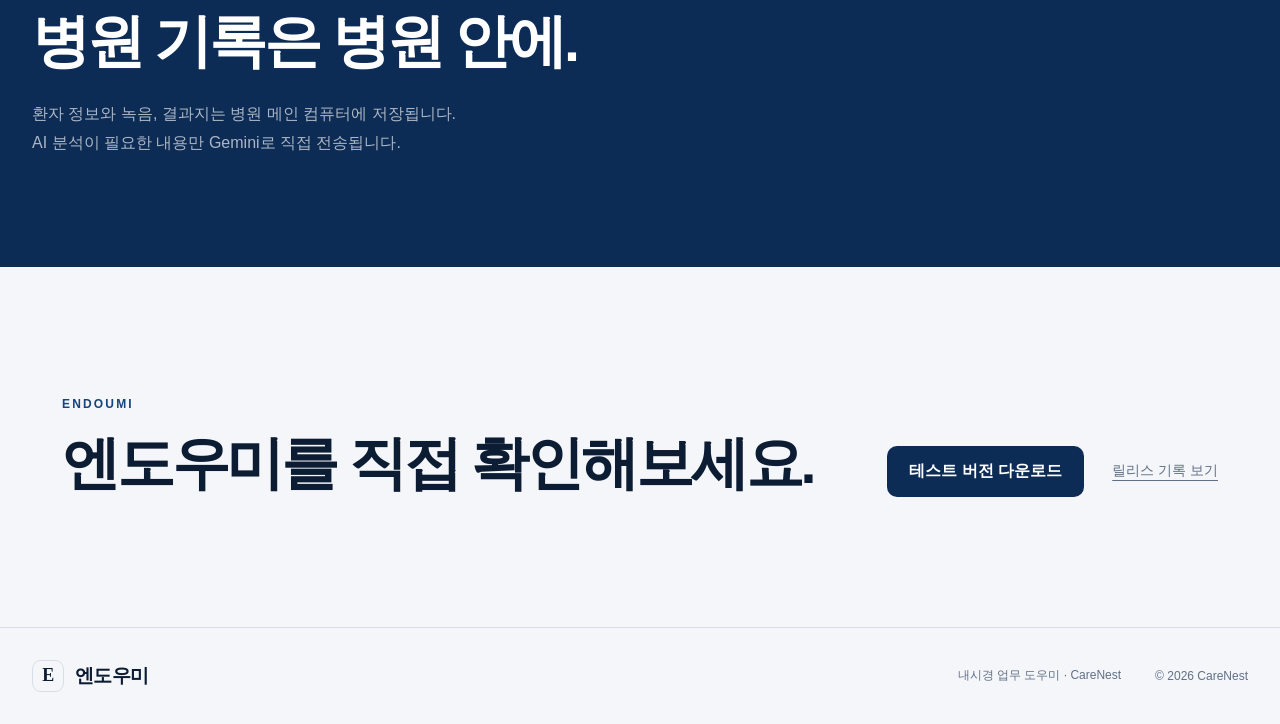
==== commit 8d249dce: "docs: clarify desktop security bypass steps" ====
--- a/site/index.html
+++ b/site/index.html
@@ -146,17 +146,32 @@
             <span>03</span>
             <p><strong>안내</strong> 현재 배포본은 테스트용입니다. 실제 진료 적용 전 병원 내부 검증이 필요합니다.</p>
           </div>
-          <aside class="macos-help reveal" aria-labelledby="macos-help-title">
-            <p class="macos-help-label">macOS 테스트 실행 안내</p>
-            <h3 id="macos-help-title">“악성 소프트웨어가 있는지 확인할 수 없습니다”가 표시될 때</h3>
+          <aside class="platform-help reveal" aria-labelledby="macos-help-title">
+            <p class="platform-help-label">macOS 테스트 실행 안내</p>
+            <h3 id="macos-help-title">응용 프로그램 폴더의 엔도우미를 먼저 열어야 합니다.</h3>
             <ol>
-              <li>앱을 한 번 열어 경고를 확인한 뒤 닫습니다.</li>
-              <li><strong>시스템 설정 → 개인정보 보호 및 보안</strong>으로 이동합니다.</li>
-              <li>아래쪽 보안 영역에서 엔도우미의 <strong>그래도 열기</strong>를 누르고 다시 <strong>열기</strong>를 선택합니다.</li>
+              <li>DMG에서 <strong>Endoumi</strong>를 <strong>Applications</strong>로 끌어 놓은 뒤 DMG 창을 닫습니다.</li>
+              <li><strong>Finder → 응용 프로그램 → Endoumi</strong>를 두 번 클릭하고, 경고가 나타나면 <strong>완료</strong>를 누릅니다.</li>
+              <li>바로 <strong>시스템 설정 → 개인정보 보호 및 보안</strong>으로 이동해 화면 맨 아래의 <strong>보안</strong> 영역까지 내립니다.</li>
+              <li>“Endoumi 사용이 차단되었습니다” 옆의 <strong>그래도 열기</strong>를 누르고 다시 <strong>열기</strong>를 선택합니다.</li>
             </ol>
             <p>
+              엔도우미가 표시되지 않으면 Finder의 응용 프로그램 폴더에서 Endoumi를 다시 한 번 열어 차단 경고를 만든 직후 설정 화면을 확인하세요.
               현재 macOS 파일은 Apple 공증 전 테스트 버전입니다. 이 페이지에서 직접 받은 파일에만 위 절차를 사용하세요.
               <a href="https://support.apple.com/ko-kr/102445" target="_blank" rel="noreferrer">Apple 공식 안내</a>
+            </p>
+          </aside>
+          <aside class="platform-help windows-help reveal" aria-labelledby="windows-help-title">
+            <p class="platform-help-label">Windows 테스트 실행 안내</p>
+            <h3 id="windows-help-title">“Windows의 PC 보호”가 표시될 때</h3>
+            <ol>
+              <li>경고 창에서 <strong>추가 정보</strong>를 누릅니다.</li>
+              <li>앱 이름이 엔도우미 설치 파일인지 확인한 뒤 <strong>실행</strong>을 누릅니다.</li>
+              <li><strong>실행</strong>이 표시되지 않으면 Smart App Control 또는 병원 보안 정책이 차단한 상태이므로 전산 관리자에게 설치 허용을 요청합니다.</li>
+            </ol>
+            <p>
+              현재 Windows 파일도 코드 서명 전 테스트 버전입니다. Windows 보안 기능 전체를 끄지 마세요.
+              <a href="https://learn.microsoft.com/ko-kr/windows/apps/package-and-deploy/smartscreen-reputation" target="_blank" rel="noreferrer">Microsoft 공식 안내</a>
             </p>
           </aside>
         </div>
--- a/site/styles.css
+++ b/site/styles.css
@@ -431,13 +431,18 @@
   font-size: 17px;
 }
 
-.macos-help {
+.platform-help {
   margin-top: 34px;
   padding: 28px 0 4px 28px;
   border-left: 3px solid var(--blue-400);
 }
 
-.macos-help-label {
+.platform-help.windows-help {
+  margin-top: 24px;
+  border-left-color: var(--navy-700);
+}
+
+.platform-help-label {
   margin-bottom: 8px;
   color: var(--navy-700);
   font-size: 12px;
@@ -446,14 +451,14 @@
   text-transform: uppercase;
 }
 
-.macos-help h3 {
+.platform-help h3 {
   margin-bottom: 18px;
   font-size: 21px;
   line-height: 1.45;
   letter-spacing: -0.025em;
 }
 
-.macos-help ol {
+.platform-help ol {
   display: grid;
   gap: 9px;
   margin: 0 0 18px;
@@ -462,14 +467,14 @@
   line-height: 1.7;
 }
 
-.macos-help > p:last-child {
+.platform-help > p:last-child {
   margin: 0;
   color: var(--muted);
   font-size: 13px;
   line-height: 1.7;
 }
 
-.macos-help a {
+.platform-help a {
   margin-left: 4px;
   color: var(--navy-700);
   font-weight: 700;
@@ -688,7 +693,7 @@
     margin-bottom: 48px;
   }
 
-  .macos-help {
+  .platform-help {
     padding-left: 20px;
   }
 
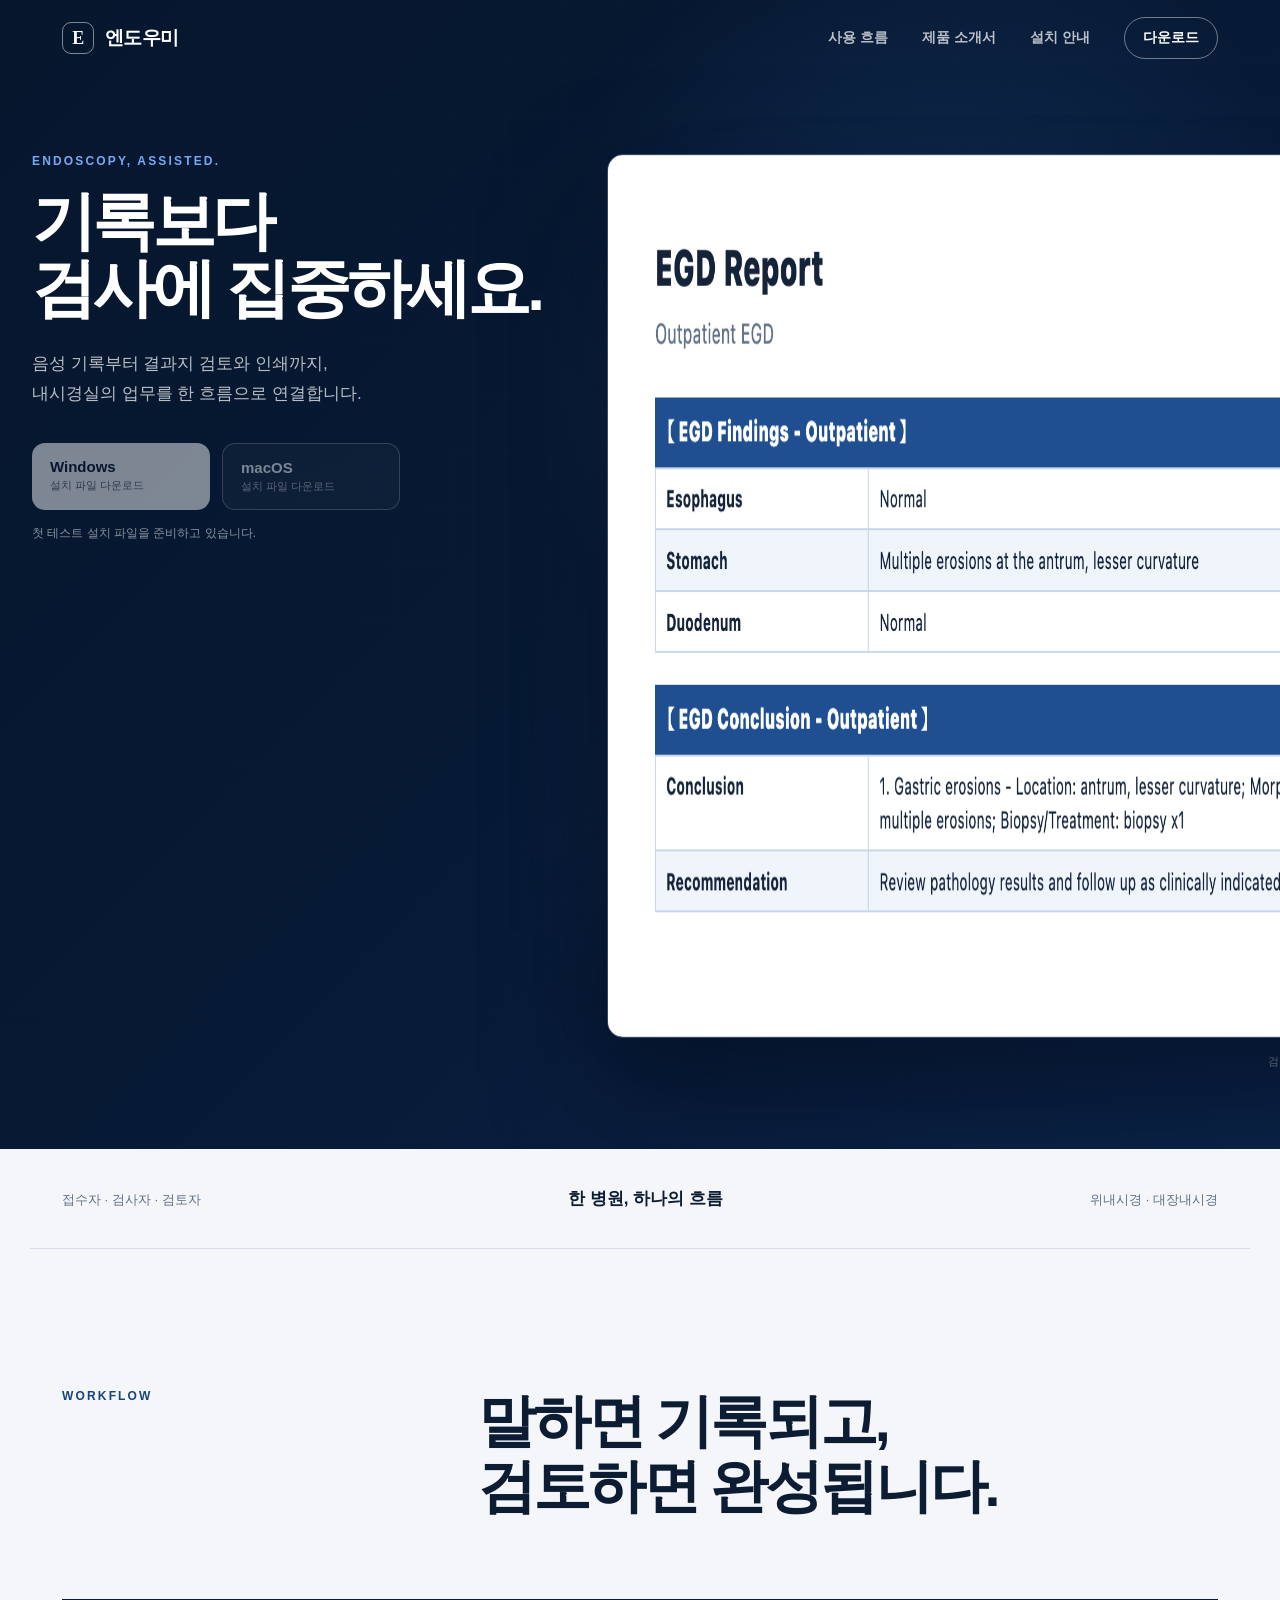
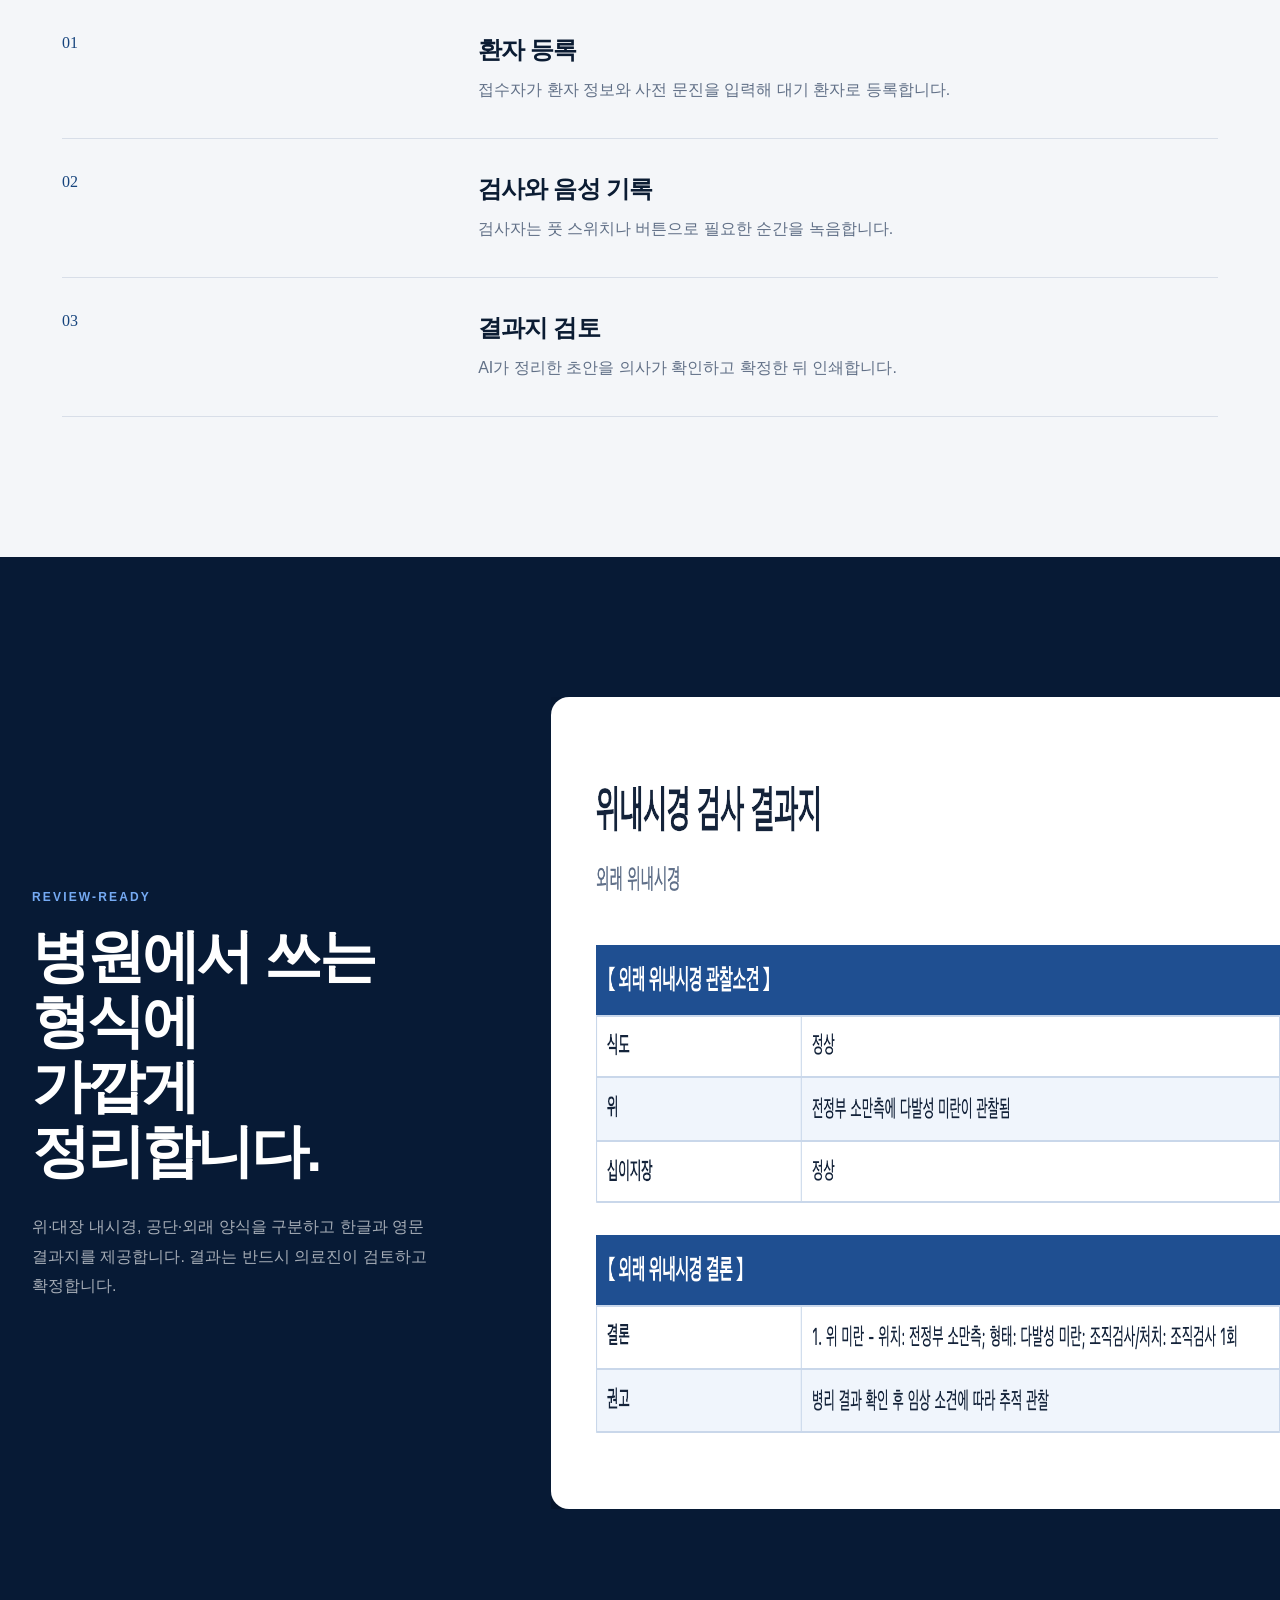
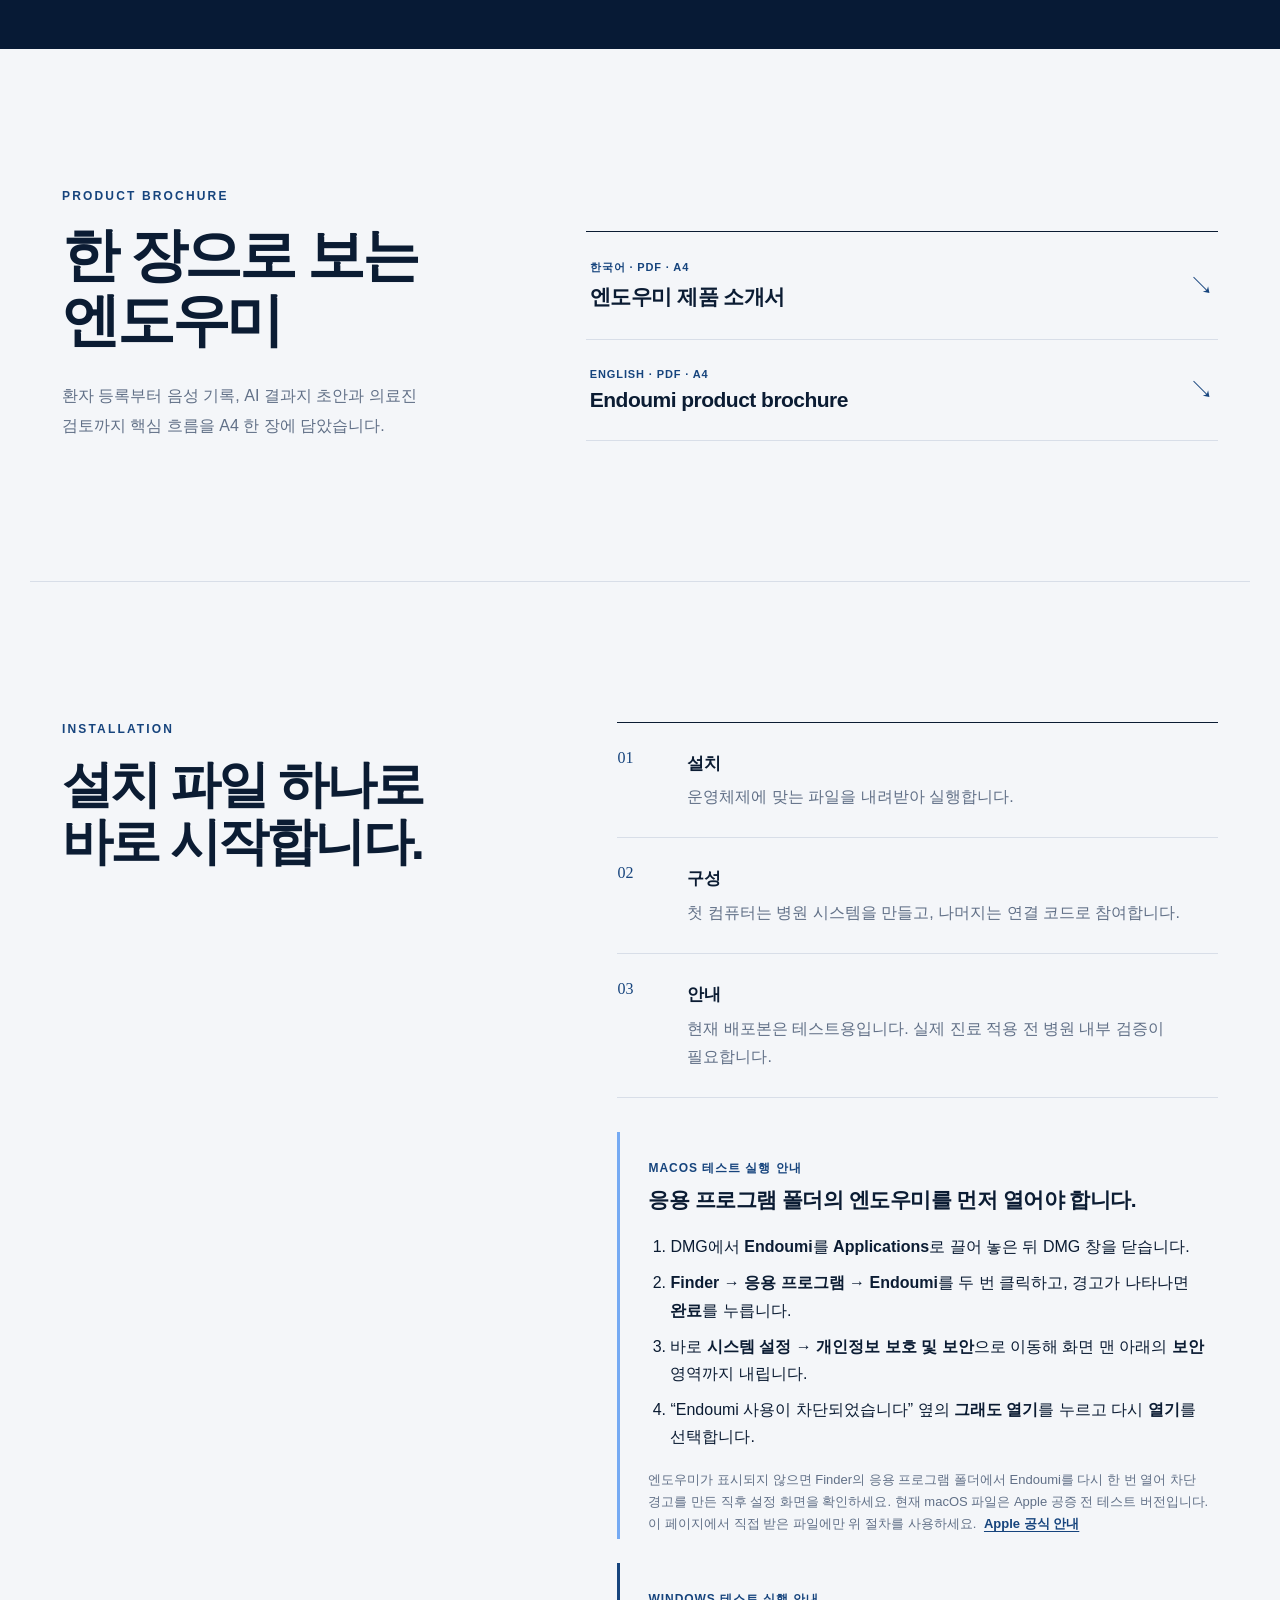
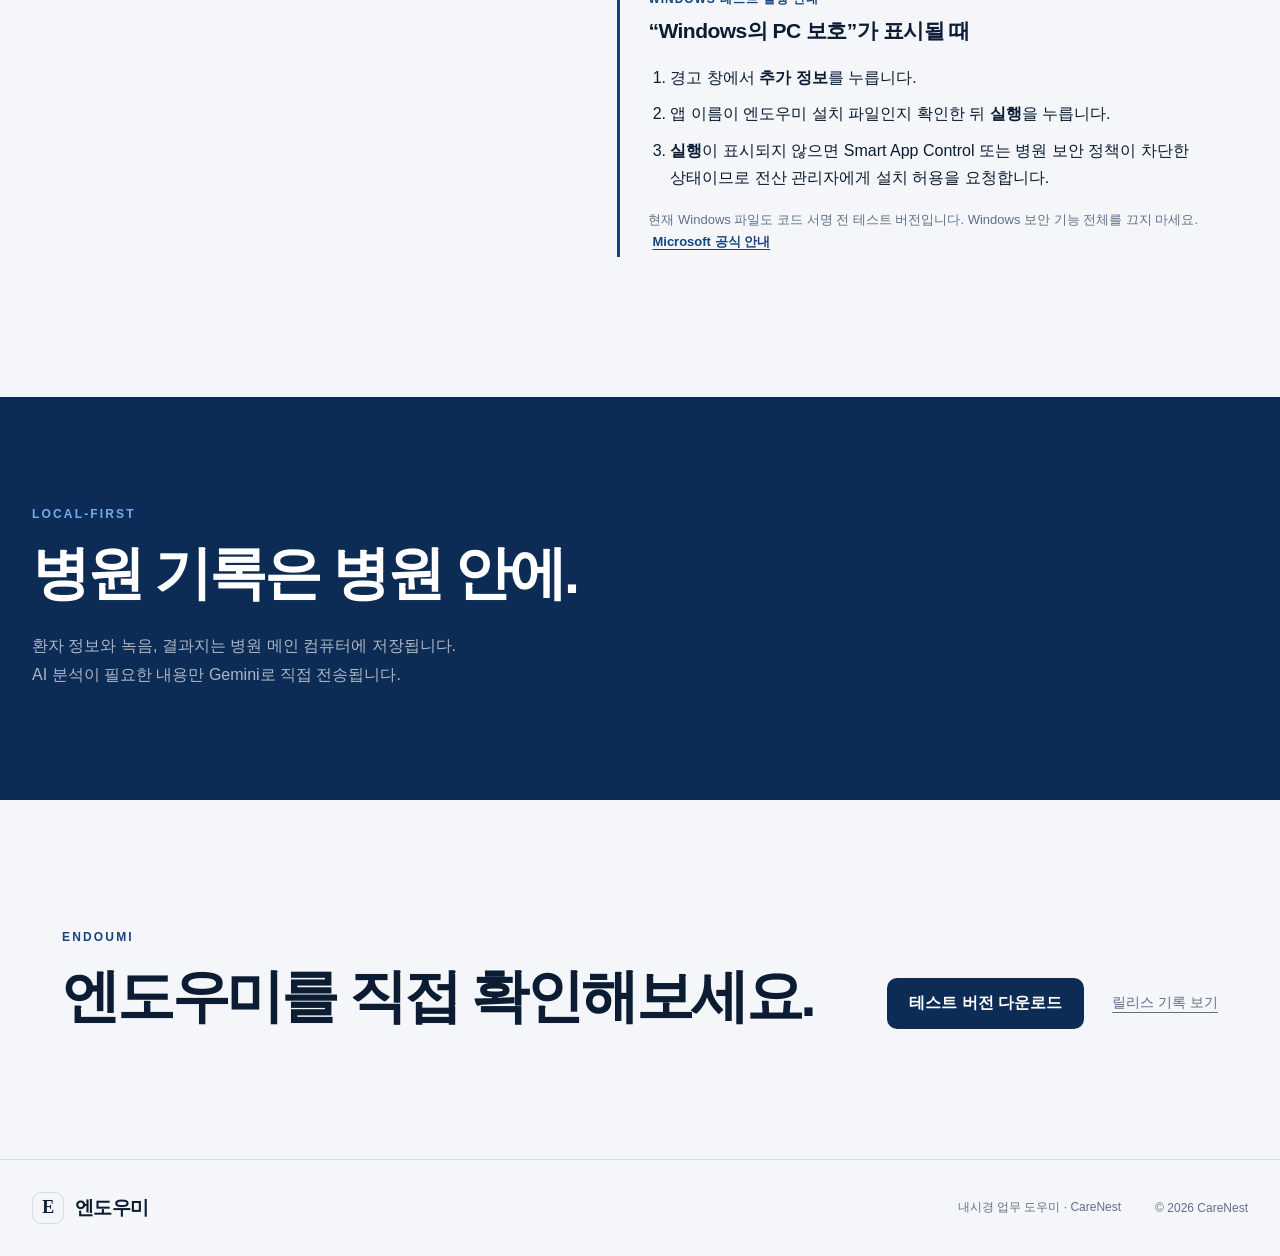
==== commit f31907ba: "feat: add downloadable product brochures" ====
--- a/site/index.html
+++ b/site/index.html
@@ -21,6 +21,7 @@
       </a>
       <nav>
         <a href="#workflow">사용 흐름</a>
+        <a href="#brochure">제품 소개서</a>
         <a href="#install">설치 안내</a>
         <a class="nav-download" href="#download">다운로드</a>
       </nav>
@@ -126,6 +127,33 @@
             loading="lazy"
           />
         </figure>
+      </section>
+
+      <section class="brochure-section section" id="brochure">
+        <div class="brochure-copy reveal">
+          <p class="eyebrow dark">Product brochure</p>
+          <h2>한 장으로 보는<br />엔도우미</h2>
+          <p>
+            환자 등록부터 음성 기록, AI 결과지 초안과 의료진 검토까지 핵심 흐름을
+            A4 한 장에 담았습니다.
+          </p>
+        </div>
+        <div class="brochure-downloads reveal" aria-label="엔도우미 제품 소개서 다운로드">
+          <a href="downloads/Endoumi-Brochure-KO-A4.pdf" download>
+            <span>
+              <small>한국어 · PDF · A4</small>
+              <strong>엔도우미 제품 소개서</strong>
+            </span>
+            <span class="brochure-arrow" aria-hidden="true">↘</span>
+          </a>
+          <a href="downloads/Endoumi-Brochure-EN-A4.pdf" download>
+            <span>
+              <small>English · PDF · A4</small>
+              <strong>Endoumi product brochure</strong>
+            </span>
+            <span class="brochure-arrow" aria-hidden="true">↘</span>
+          </a>
+        </div>
       </section>
 
       <section class="install section" id="install">
--- a/site/styles.css
+++ b/site/styles.css
@@ -391,6 +391,74 @@
   box-shadow: 0 36px 90px rgba(0, 0, 0, 0.38);
 }
 
+.brochure-section {
+  display: grid;
+  grid-template-columns: 0.8fr 1.2fr;
+  gap: 8vw;
+  align-items: end;
+  border-bottom: 1px solid var(--line);
+}
+
+.brochure-copy {
+  max-width: 470px;
+}
+
+.brochure-copy h2 {
+  margin-bottom: 28px;
+  font-size: clamp(40px, 4.5vw, 66px);
+  line-height: 1.13;
+  letter-spacing: -0.055em;
+}
+
+.brochure-copy > p:last-child {
+  margin-bottom: 0;
+  color: var(--muted);
+  line-height: 1.85;
+}
+
+.brochure-downloads {
+  border-top: 1px solid var(--ink);
+}
+
+.brochure-downloads a {
+  display: flex;
+  align-items: center;
+  justify-content: space-between;
+  gap: 28px;
+  padding: 28px 4px;
+  border-bottom: 1px solid var(--line);
+}
+
+.brochure-downloads small,
+.brochure-downloads strong {
+  display: block;
+}
+
+.brochure-downloads small {
+  margin-bottom: 8px;
+  color: var(--navy-700);
+  font-size: 11px;
+  font-weight: 800;
+  letter-spacing: 0.08em;
+  text-transform: uppercase;
+}
+
+.brochure-downloads strong {
+  font-size: 21px;
+  letter-spacing: -0.025em;
+}
+
+.brochure-arrow {
+  color: var(--navy-700);
+  font-size: 25px;
+  transition: transform 180ms ease;
+}
+
+.brochure-downloads a:hover .brochure-arrow,
+.brochure-downloads a:focus-visible .brochure-arrow {
+  transform: translate(4px, 4px);
+}
+
 .install {
   display: grid;
   grid-template-columns: 0.86fr 1.14fr;
@@ -617,6 +685,11 @@
   .install {
     grid-template-columns: 1fr;
   }
+
+  .brochure-section {
+    grid-template-columns: 1fr;
+    align-items: start;
+  }
 }
 
 @media (max-width: 680px) {
@@ -710,6 +783,14 @@
     max-width: none;
   }
 
+  .brochure-downloads a {
+    padding: 24px 0;
+  }
+
+  .brochure-downloads strong {
+    font-size: 18px;
+  }
+
   .privacy-band {
     padding: 84px 20px;
   }
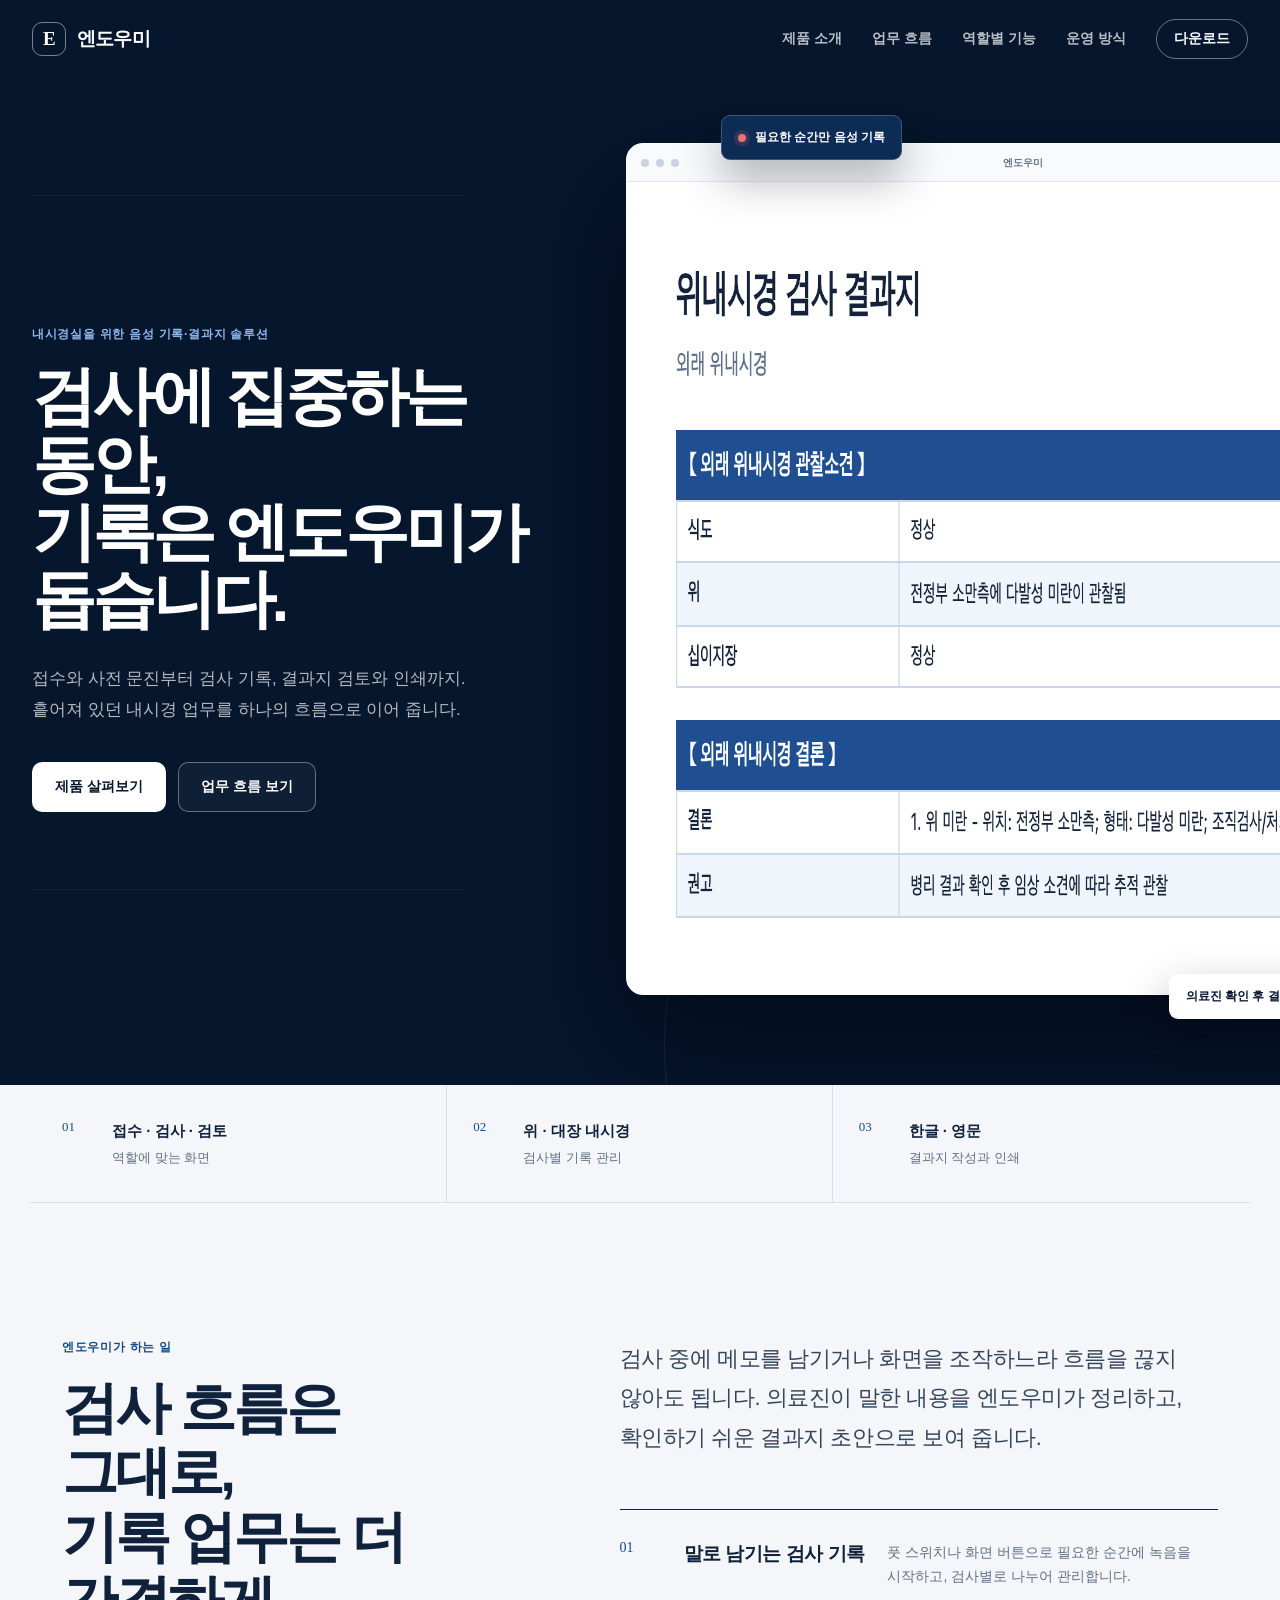
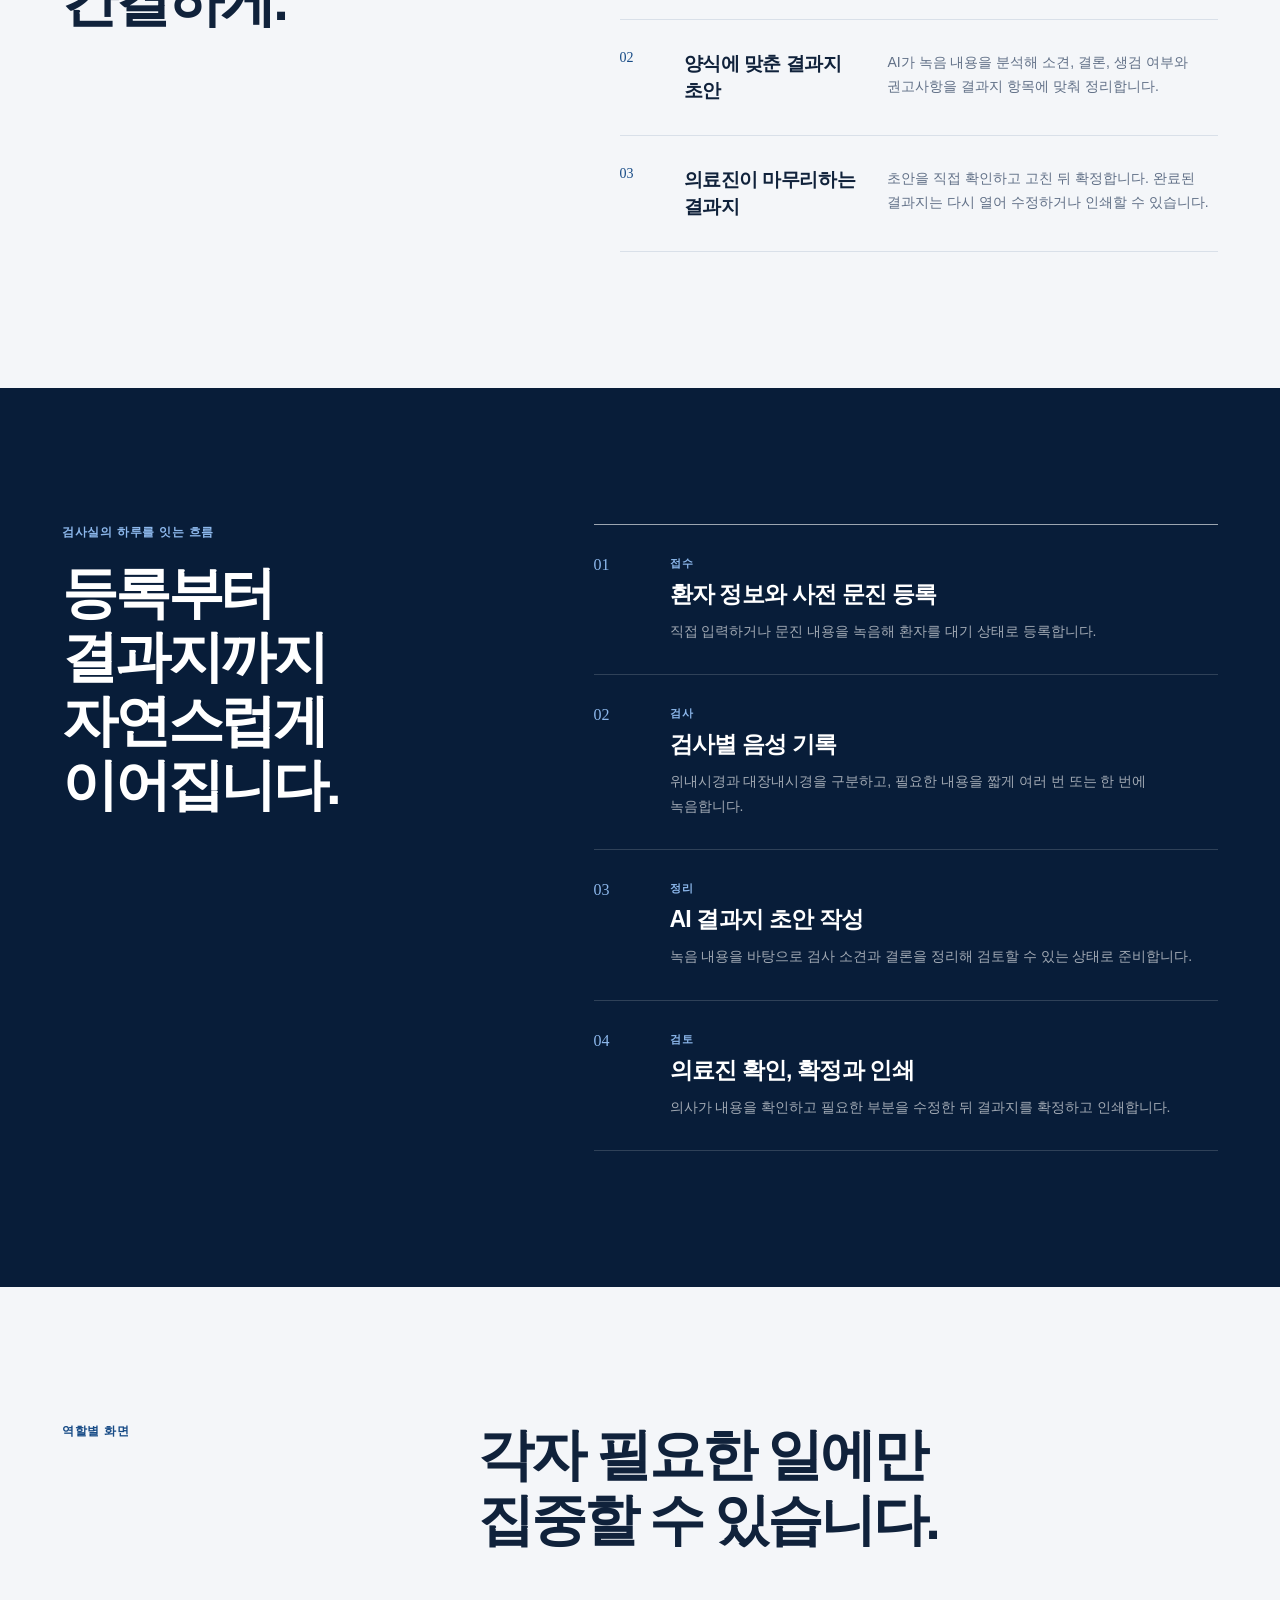
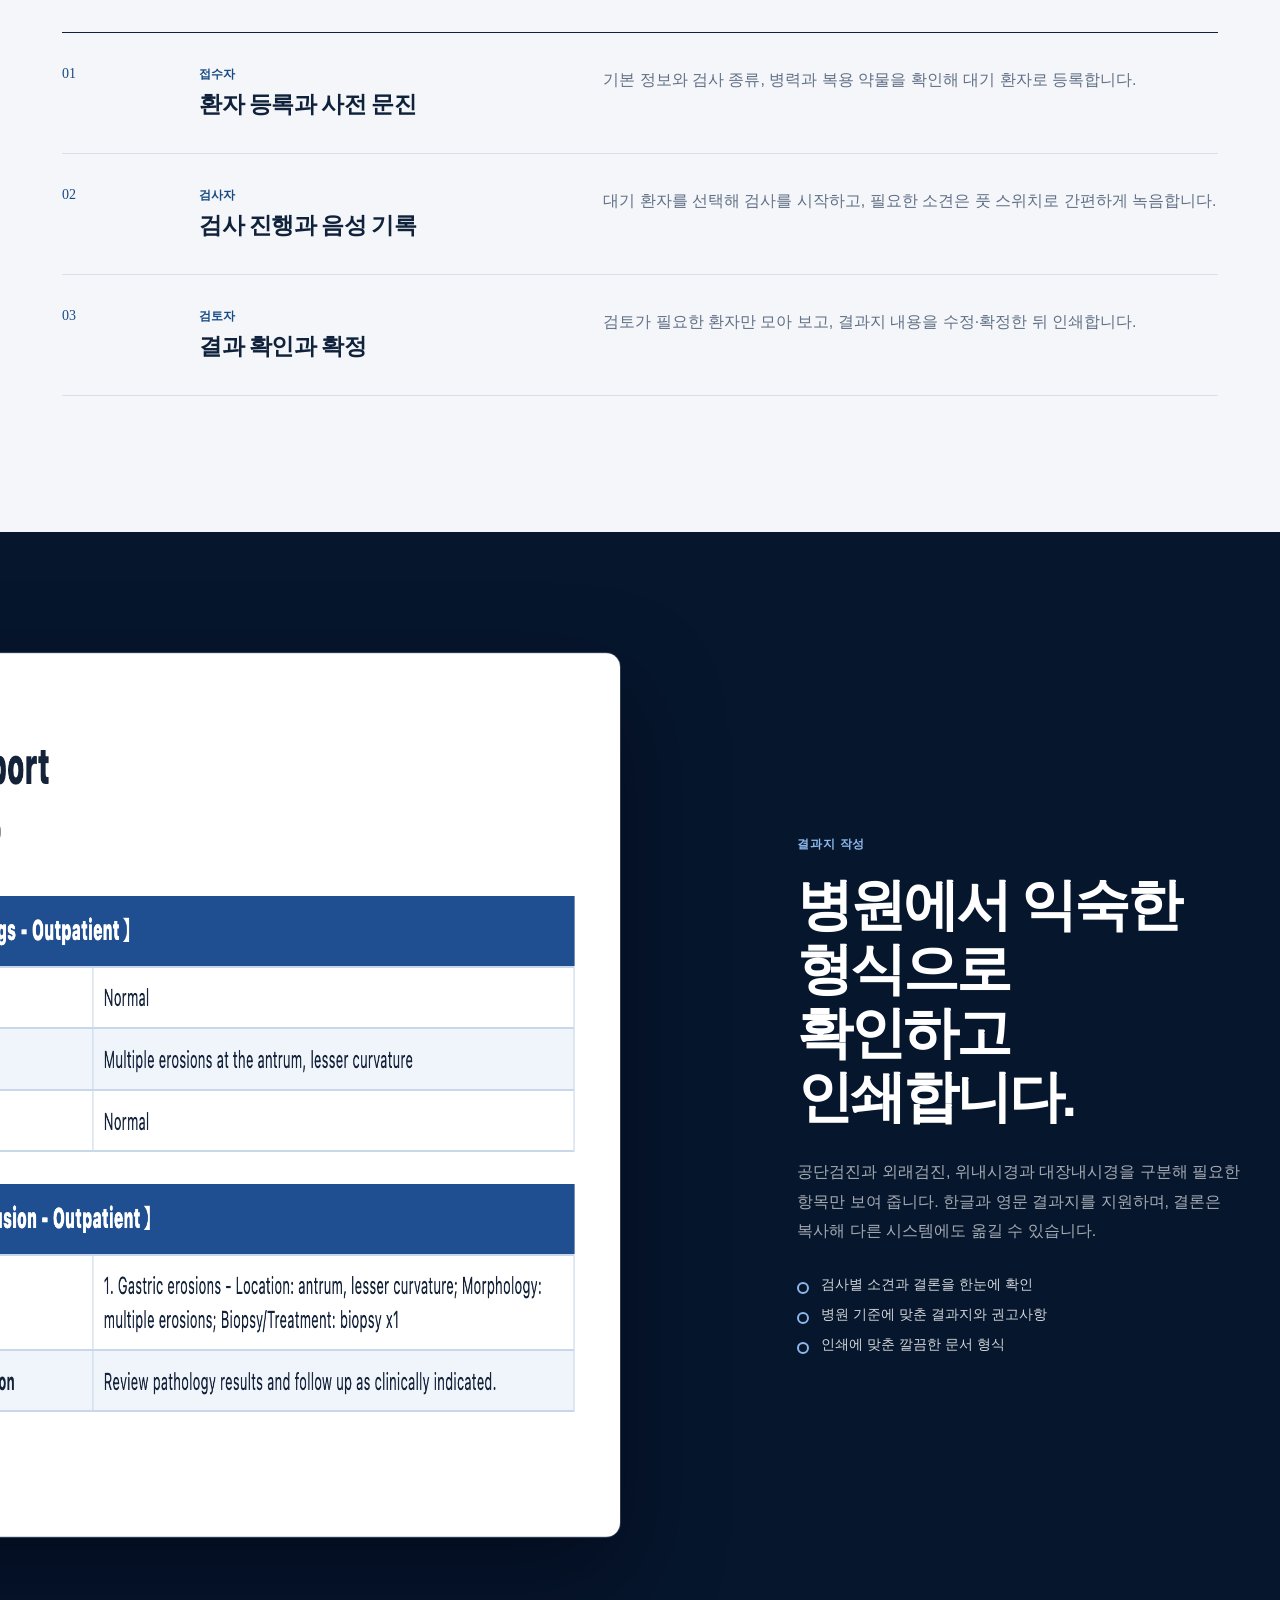
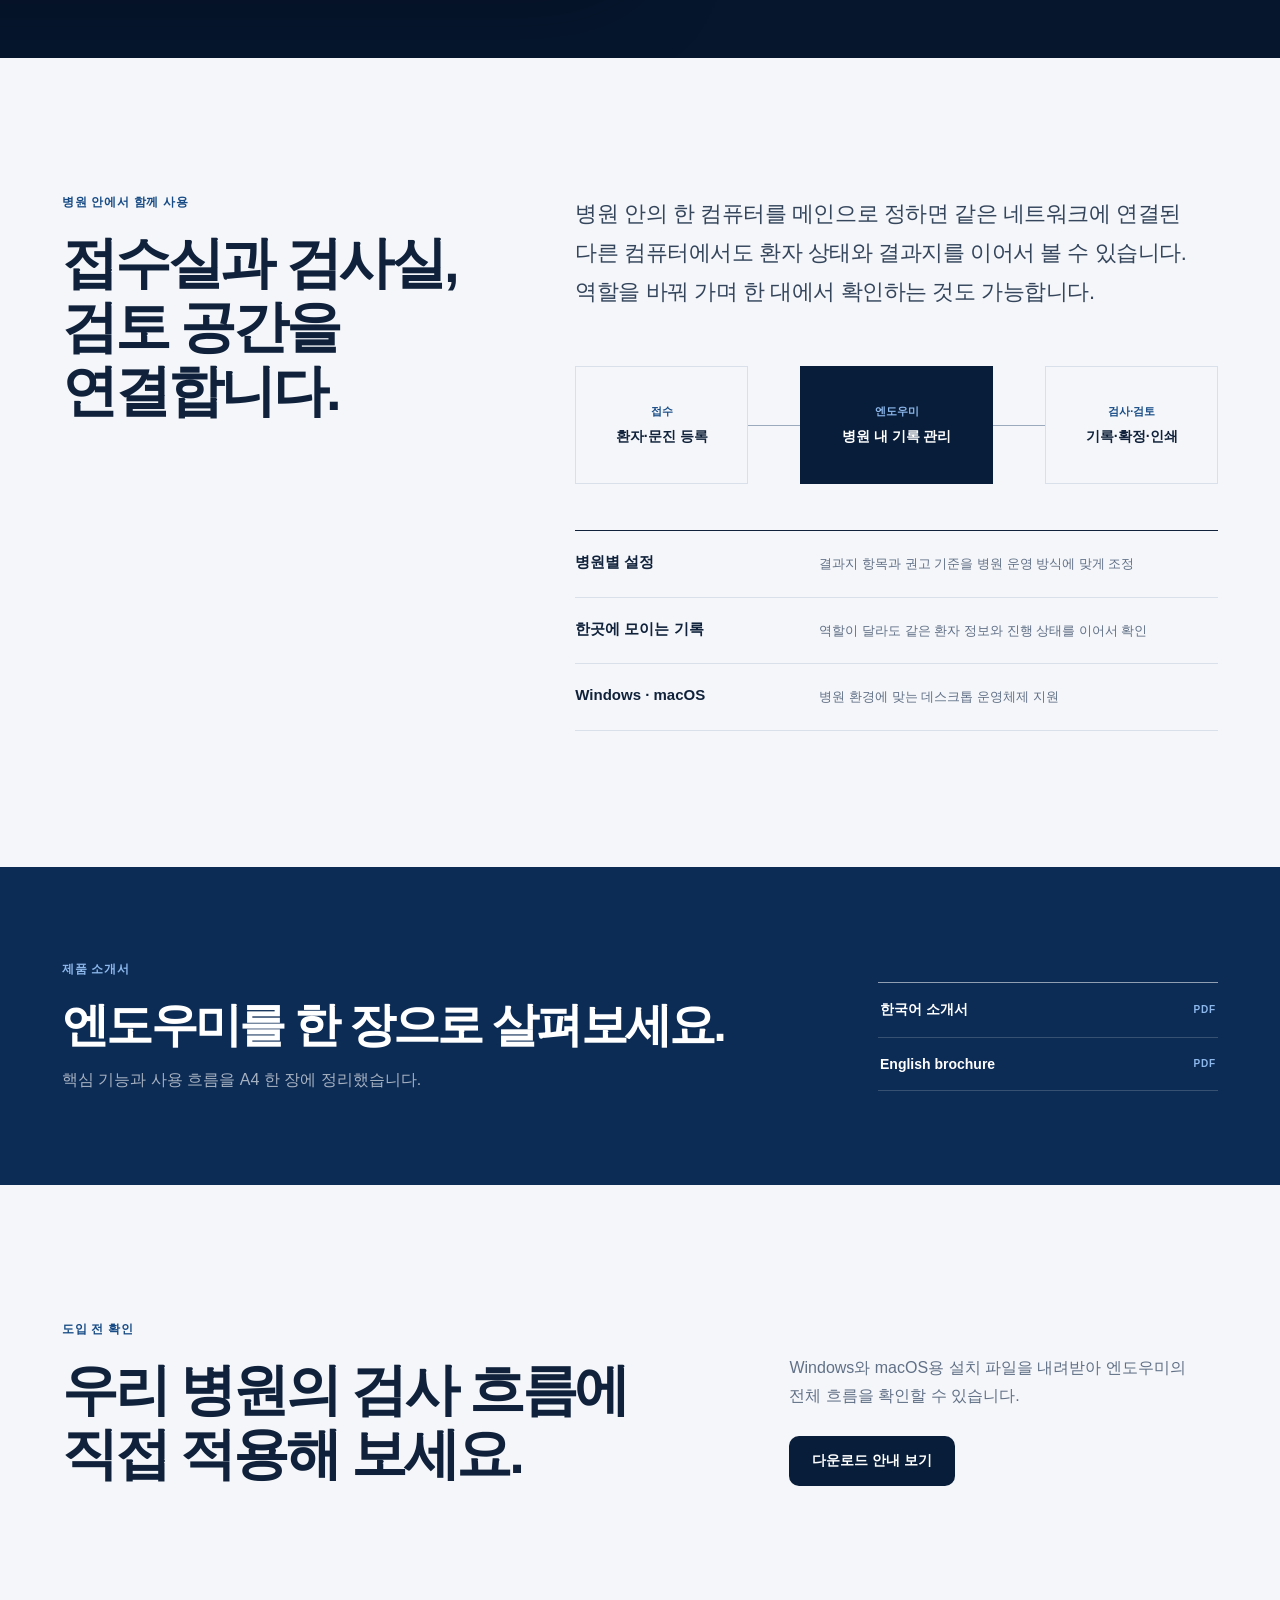
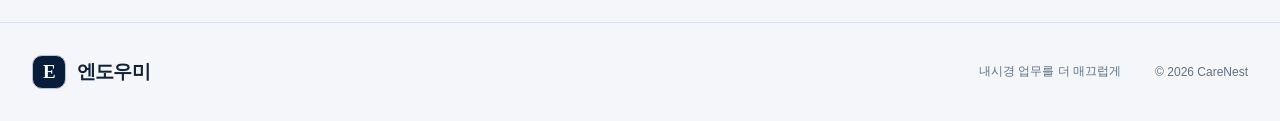
==== commit d87ea39b: "feat: redesign product website and download page" ====
--- a/site/index.html
+++ b/site/index.html
@@ -5,236 +5,223 @@
     <meta name="viewport" content="width=device-width, initial-scale=1" />
     <meta
       name="description"
-      content="엔도우미는 내시경실의 음성 기록부터 결과지 검토와 인쇄까지 한 흐름으로 연결합니다."
+      content="엔도우미는 접수와 사전 문진부터 내시경 음성 기록, 결과지 검토와 인쇄까지 병원의 검사 흐름을 하나로 잇는 내시경 업무 솔루션입니다."
     />
     <meta name="theme-color" content="#071a35" />
-    <title>엔도우미 · 내시경 업무 도우미</title>
+    <title>엔도우미 · 내시경 업무를 더 매끄럽게</title>
     <link rel="icon" href="favicon.svg" type="image/svg+xml" />
     <link rel="stylesheet" href="styles.css" />
     <script src="app.js" defer></script>
   </head>
-  <body>
-    <header class="site-header" aria-label="주요 메뉴">
-      <a class="brand" href="#top" aria-label="엔도우미 홈">
+  <body class="home-page">
+    <header class="site-header site-header-dark" aria-label="주요 메뉴">
+      <a class="brand" href="index.html" aria-label="엔도우미 홈">
         <span class="brand-mark" aria-hidden="true">E</span>
-        <span>엔도우미</span>
+        <span class="brand-name">엔도우미</span>
       </a>
-      <nav>
-        <a href="#workflow">사용 흐름</a>
-        <a href="#brochure">제품 소개서</a>
-        <a href="#install">설치 안내</a>
-        <a class="nav-download" href="#download">다운로드</a>
+      <button class="menu-toggle" type="button" aria-expanded="false" aria-controls="primary-nav">
+        <span class="sr-only">메뉴 열기</span>
+        <span aria-hidden="true"></span>
+        <span aria-hidden="true"></span>
+      </button>
+      <nav id="primary-nav" aria-label="주요 메뉴">
+        <a href="#overview">제품 소개</a>
+        <a href="#workflow">업무 흐름</a>
+        <a href="#roles">역할별 기능</a>
+        <a href="#operation">운영 방식</a>
+        <a class="nav-download" href="download.html">다운로드</a>
       </nav>
     </header>
 
     <main id="top">
       <section class="hero">
-        <div class="hero-grid" aria-hidden="true"></div>
+        <div class="hero-pattern" aria-hidden="true"></div>
         <div class="hero-copy">
-          <p class="eyebrow reveal">Endoscopy, assisted.</p>
-          <h1 class="reveal">
-            기록보다<br />검사에<span class="desktop-space"> </span><br class="mobile-break" />집중하세요.
-          </h1>
+          <p class="eyebrow reveal">내시경실을 위한 음성 기록·결과지 솔루션</p>
+          <h1 class="reveal">검사에 집중하는 동안,<br />기록은 엔도우미가 돕습니다.</h1>
           <p class="hero-description reveal">
-            음성 기록부터 결과지 검토와 인쇄까지,<br />내시경실의 업무를 한 흐름으로 연결합니다.
-          </p>
-          <div class="hero-actions reveal" id="download">
-            <a
-              class="download-button primary"
-              id="windows-download"
-              href="https://github.com/josh-yun/endoumi-download/releases"
-            >
-              <span class="button-platform">Windows</span>
-              <span class="button-label">설치 파일 다운로드</span>
-            </a>
-            <a
-              class="download-button secondary"
-              id="macos-download"
-              href="https://github.com/josh-yun/endoumi-download/releases"
-            >
-              <span class="button-platform">macOS</span>
-              <span class="button-label">설치 파일 다운로드</span>
-            </a>
-          </div>
-          <p class="release-status reveal" id="release-status" role="status">
-            최신 테스트 버전을 확인하고 있습니다.
-          </p>
-        </div>
-
-        <figure class="hero-visual reveal" aria-label="엔도우미 영문 결과지 화면">
-          <div class="screen-glow" aria-hidden="true"></div>
-          <img
-            src="assets/Endoumi_English_Report_UI.png"
-            alt="엔도우미에서 검토 중인 영문 내시경 결과지 화면"
-            width="1440"
-            height="884"
-          />
-          <figcaption>검토 가능한 구조화 결과지</figcaption>
-        </figure>
-      </section>
-
-      <section class="product-proof reveal" aria-label="제품 특징">
-        <p>접수자 · 검사자 · 검토자</p>
-        <strong>한 병원, 하나의 흐름</strong>
-        <p>위내시경 · 대장내시경</p>
-      </section>
-
-      <section class="workflow section" id="workflow">
-        <div class="section-heading reveal">
-          <p class="eyebrow dark">Workflow</p>
-          <h2>말하면 기록되고,<br />검토하면 완성됩니다.</h2>
-        </div>
-        <ol class="workflow-list">
-          <li class="reveal">
-            <span>01</span>
-            <div>
-              <h3>환자 등록</h3>
-              <p>접수자가 환자 정보와 사전 문진을 입력해 대기 환자로 등록합니다.</p>
+            접수와 사전 문진부터 검사 기록, 결과지 검토와 인쇄까지.<br />
+            흩어져 있던 내시경 업무를 하나의 흐름으로 이어 줍니다.
+          </p>
+          <div class="hero-actions reveal">
+            <a class="button button-light" href="#overview">제품 살펴보기</a>
+            <a class="button button-ghost" href="#workflow">업무 흐름 보기</a>
+          </div>
+        </div>
+
+        <div class="hero-product reveal" aria-label="엔도우미 결과지 화면 예시">
+          <div class="product-window">
+            <div class="window-bar" aria-hidden="true">
+              <span></span><span></span><span></span>
+              <strong>엔도우미</strong>
             </div>
-          </li>
-          <li class="reveal">
-            <span>02</span>
-            <div>
-              <h3>검사와 음성 기록</h3>
-              <p>검사자는 풋 스위치나 버튼으로 필요한 순간을 녹음합니다.</p>
-            </div>
-          </li>
-          <li class="reveal">
-            <span>03</span>
-            <div>
-              <h3>결과지 검토</h3>
-              <p>AI가 정리한 초안을 의사가 확인하고 확정한 뒤 인쇄합니다.</p>
-            </div>
-          </li>
-        </ol>
-      </section>
-
-      <section class="report-section section">
+            <img
+              src="assets/Endoumi_Korean_Report_UI.png"
+              alt="엔도우미에서 작성된 위내시경 검사 결과지"
+              width="1356"
+              height="812"
+            />
+          </div>
+          <div class="product-note note-recording" aria-hidden="true">
+            <span class="pulse-dot"></span>
+            필요한 순간만 음성 기록
+          </div>
+          <div class="product-note note-report" aria-hidden="true">
+            의료진 확인 후 결과지 확정
+          </div>
+        </div>
+      </section>
+
+      <section class="proof-strip" aria-label="지원 업무">
+        <div><span>01</span><p><strong>접수 · 검사 · 검토</strong> 역할에 맞는 화면</p></div>
+        <div><span>02</span><p><strong>위 · 대장 내시경</strong> 검사별 기록 관리</p></div>
+        <div><span>03</span><p><strong>한글 · 영문</strong> 결과지 작성과 인쇄</p></div>
+      </section>
+
+      <section class="overview section" id="overview">
+        <div class="section-intro reveal">
+          <p class="eyebrow dark">엔도우미가 하는 일</p>
+          <h2>검사 흐름은 그대로,<br />기록 업무는 더 간결하게.</h2>
+        </div>
+        <div class="overview-copy reveal">
+          <p class="lead-copy">
+            검사 중에 메모를 남기거나 화면을 조작하느라 흐름을 끊지 않아도 됩니다.
+            의료진이 말한 내용을 엔도우미가 정리하고, 확인하기 쉬운 결과지 초안으로 보여 줍니다.
+          </p>
+          <div class="feature-lines">
+            <article>
+              <span aria-hidden="true">01</span>
+              <h3>말로 남기는 검사 기록</h3>
+              <p>풋 스위치나 화면 버튼으로 필요한 순간에 녹음을 시작하고, 검사별로 나누어 관리합니다.</p>
+            </article>
+            <article>
+              <span aria-hidden="true">02</span>
+              <h3>양식에 맞춘 결과지 초안</h3>
+              <p>AI가 녹음 내용을 분석해 소견, 결론, 생검 여부와 권고사항을 결과지 항목에 맞춰 정리합니다.</p>
+            </article>
+            <article>
+              <span aria-hidden="true">03</span>
+              <h3>의료진이 마무리하는 결과지</h3>
+              <p>초안을 직접 확인하고 고친 뒤 확정합니다. 완료된 결과지는 다시 열어 수정하거나 인쇄할 수 있습니다.</p>
+            </article>
+          </div>
+        </div>
+      </section>
+
+      <section class="workflow-section" id="workflow">
+        <div class="section workflow-inner">
+          <div class="section-intro light reveal">
+            <p class="eyebrow">검사실의 하루를 잇는 흐름</p>
+            <h2>등록부터 결과지까지<br />자연스럽게 이어집니다.</h2>
+          </div>
+          <ol class="workflow-list">
+            <li class="reveal">
+              <span class="step-number">01</span>
+              <div><p class="step-role">접수</p><h3>환자 정보와 사전 문진 등록</h3><p>직접 입력하거나 문진 내용을 녹음해 환자를 대기 상태로 등록합니다.</p></div>
+            </li>
+            <li class="reveal">
+              <span class="step-number">02</span>
+              <div><p class="step-role">검사</p><h3>검사별 음성 기록</h3><p>위내시경과 대장내시경을 구분하고, 필요한 내용을 짧게 여러 번 또는 한 번에 녹음합니다.</p></div>
+            </li>
+            <li class="reveal">
+              <span class="step-number">03</span>
+              <div><p class="step-role">정리</p><h3>AI 결과지 초안 작성</h3><p>녹음 내용을 바탕으로 검사 소견과 결론을 정리해 검토할 수 있는 상태로 준비합니다.</p></div>
+            </li>
+            <li class="reveal">
+              <span class="step-number">04</span>
+              <div><p class="step-role">검토</p><h3>의료진 확인, 확정과 인쇄</h3><p>의사가 내용을 확인하고 필요한 부분을 수정한 뒤 결과지를 확정하고 인쇄합니다.</p></div>
+            </li>
+          </ol>
+        </div>
+      </section>
+
+      <section class="roles section" id="roles">
+        <div class="section-intro reveal">
+          <p class="eyebrow dark">역할별 화면</p>
+          <h2>각자 필요한 일에만<br />집중할 수 있습니다.</h2>
+        </div>
+        <div class="role-list">
+          <article class="role-item reveal">
+            <div class="role-index">01</div>
+            <div><p class="role-label">접수자</p><h3>환자 등록과 사전 문진</h3></div>
+            <p>기본 정보와 검사 종류, 병력과 복용 약물을 확인해 대기 환자로 등록합니다.</p>
+          </article>
+          <article class="role-item reveal">
+            <div class="role-index">02</div>
+            <div><p class="role-label">검사자</p><h3>검사 진행과 음성 기록</h3></div>
+            <p>대기 환자를 선택해 검사를 시작하고, 필요한 소견은 풋 스위치로 간편하게 녹음합니다.</p>
+          </article>
+          <article class="role-item reveal">
+            <div class="role-index">03</div>
+            <div><p class="role-label">검토자</p><h3>결과 확인과 확정</h3></div>
+            <p>검토가 필요한 환자만 모아 보고, 결과지 내용을 수정·확정한 뒤 인쇄합니다.</p>
+          </article>
+        </div>
+      </section>
+
+      <section class="report-section">
+        <div class="report-frame reveal">
+          <img src="assets/Endoumi_English_Report_UI.png" alt="엔도우미 영문 위내시경 결과지 예시" width="1440" height="884" loading="lazy" />
+        </div>
         <div class="report-copy reveal">
-          <p class="eyebrow dark">Review-ready</p>
-          <h2>병원에서 쓰는 형식에<br />가깝게 정리합니다.</h2>
+          <p class="eyebrow">결과지 작성</p>
+          <h2>병원에서 익숙한 형식으로<br />확인하고 인쇄합니다.</h2>
           <p>
-            위·대장 내시경, 공단·외래 양식을 구분하고 한글과 영문 결과지를 제공합니다.
-            결과는 반드시 의료진이 검토하고 확정합니다.
-          </p>
-        </div>
-        <figure class="report-image reveal">
-          <img
-            src="assets/Endoumi_Korean_Report_UI.png"
-            alt="엔도우미 한글 내시경 결과지 검토 화면"
-            width="1356"
-            height="812"
-            loading="lazy"
-          />
-        </figure>
-      </section>
-
-      <section class="brochure-section section" id="brochure">
-        <div class="brochure-copy reveal">
-          <p class="eyebrow dark">Product brochure</p>
-          <h2>한 장으로 보는<br />엔도우미</h2>
-          <p>
-            환자 등록부터 음성 기록, AI 결과지 초안과 의료진 검토까지 핵심 흐름을
-            A4 한 장에 담았습니다.
-          </p>
-        </div>
-        <div class="brochure-downloads reveal" aria-label="엔도우미 제품 소개서 다운로드">
-          <a href="downloads/Endoumi-Brochure-KO-A4.pdf" download>
-            <span>
-              <small>한국어 · PDF · A4</small>
-              <strong>엔도우미 제품 소개서</strong>
-            </span>
-            <span class="brochure-arrow" aria-hidden="true">↘</span>
-          </a>
-          <a href="downloads/Endoumi-Brochure-EN-A4.pdf" download>
-            <span>
-              <small>English · PDF · A4</small>
-              <strong>Endoumi product brochure</strong>
-            </span>
-            <span class="brochure-arrow" aria-hidden="true">↘</span>
-          </a>
-        </div>
-      </section>
-
-      <section class="install section" id="install">
-        <div class="section-heading reveal">
-          <p class="eyebrow dark">Installation</p>
-          <h2>설치 파일 하나로<br />바로 시작합니다.</h2>
-        </div>
-        <div class="install-details">
-          <div class="install-row reveal">
-            <span>01</span>
-            <p><strong>설치</strong> 운영체제에 맞는 파일을 내려받아 실행합니다.</p>
-          </div>
-          <div class="install-row reveal">
-            <span>02</span>
-            <p><strong>구성</strong> 첫 컴퓨터는 병원 시스템을 만들고, 나머지는 연결 코드로 참여합니다.</p>
-          </div>
-          <div class="install-row reveal">
-            <span>03</span>
-            <p><strong>안내</strong> 현재 배포본은 테스트용입니다. 실제 진료 적용 전 병원 내부 검증이 필요합니다.</p>
-          </div>
-          <aside class="platform-help reveal" aria-labelledby="macos-help-title">
-            <p class="platform-help-label">macOS 테스트 실행 안내</p>
-            <h3 id="macos-help-title">응용 프로그램 폴더의 엔도우미를 먼저 열어야 합니다.</h3>
-            <ol>
-              <li>DMG에서 <strong>Endoumi</strong>를 <strong>Applications</strong>로 끌어 놓은 뒤 DMG 창을 닫습니다.</li>
-              <li><strong>Finder → 응용 프로그램 → Endoumi</strong>를 두 번 클릭하고, 경고가 나타나면 <strong>완료</strong>를 누릅니다.</li>
-              <li>바로 <strong>시스템 설정 → 개인정보 보호 및 보안</strong>으로 이동해 화면 맨 아래의 <strong>보안</strong> 영역까지 내립니다.</li>
-              <li>“Endoumi 사용이 차단되었습니다” 옆의 <strong>그래도 열기</strong>를 누르고 다시 <strong>열기</strong>를 선택합니다.</li>
-            </ol>
-            <p>
-              엔도우미가 표시되지 않으면 Finder의 응용 프로그램 폴더에서 Endoumi를 다시 한 번 열어 차단 경고를 만든 직후 설정 화면을 확인하세요.
-              현재 macOS 파일은 Apple 공증 전 테스트 버전입니다. 이 페이지에서 직접 받은 파일에만 위 절차를 사용하세요.
-              <a href="https://support.apple.com/ko-kr/102445" target="_blank" rel="noreferrer">Apple 공식 안내</a>
-            </p>
-          </aside>
-          <aside class="platform-help windows-help reveal" aria-labelledby="windows-help-title">
-            <p class="platform-help-label">Windows 테스트 실행 안내</p>
-            <h3 id="windows-help-title">“Windows의 PC 보호”가 표시될 때</h3>
-            <ol>
-              <li>경고 창에서 <strong>추가 정보</strong>를 누릅니다.</li>
-              <li>앱 이름이 엔도우미 설치 파일인지 확인한 뒤 <strong>실행</strong>을 누릅니다.</li>
-              <li><strong>실행</strong>이 표시되지 않으면 Smart App Control 또는 병원 보안 정책이 차단한 상태이므로 전산 관리자에게 설치 허용을 요청합니다.</li>
-            </ol>
-            <p>
-              현재 Windows 파일도 코드 서명 전 테스트 버전입니다. Windows 보안 기능 전체를 끄지 마세요.
-              <a href="https://learn.microsoft.com/ko-kr/windows/apps/package-and-deploy/smartscreen-reputation" target="_blank" rel="noreferrer">Microsoft 공식 안내</a>
-            </p>
-          </aside>
-        </div>
-      </section>
-
-      <section class="privacy-band reveal">
-        <p class="eyebrow">Local-first</p>
-        <h2>병원 기록은 병원 안에.</h2>
-        <p>
-          환자 정보와 녹음, 결과지는 병원 메인 컴퓨터에 저장됩니다.<br />
-          AI 분석이 필요한 내용만 Gemini로 직접 전송됩니다.
-        </p>
-      </section>
-
-      <section class="final-cta">
-        <div class="reveal">
-          <p class="eyebrow dark">Endoumi</p>
-          <h2>엔도우미를 직접 확인해보세요.</h2>
-        </div>
-        <div class="final-actions reveal">
-          <a class="text-download" href="#download">테스트 버전 다운로드</a>
-          <a
-            class="text-link"
-            href="https://github.com/josh-yun/endoumi-download/releases"
-          >릴리스 기록 보기</a>
-        </div>
+            공단검진과 외래검진, 위내시경과 대장내시경을 구분해 필요한 항목만 보여 줍니다.
+            한글과 영문 결과지를 지원하며, 결론은 복사해 다른 시스템에도 옮길 수 있습니다.
+          </p>
+          <ul class="check-list">
+            <li>검사별 소견과 결론을 한눈에 확인</li>
+            <li>병원 기준에 맞춘 결과지와 권고사항</li>
+            <li>인쇄에 맞춘 깔끔한 문서 형식</li>
+          </ul>
+        </div>
+      </section>
+
+      <section class="operation section" id="operation">
+        <div class="section-intro reveal">
+          <p class="eyebrow dark">병원 안에서 함께 사용</p>
+          <h2>접수실과 검사실,<br />검토 공간을 연결합니다.</h2>
+        </div>
+        <div class="operation-content">
+          <p class="lead-copy reveal">
+            병원 안의 한 컴퓨터를 메인으로 정하면 같은 네트워크에 연결된 다른 컴퓨터에서도
+            환자 상태와 결과지를 이어서 볼 수 있습니다. 역할을 바꿔 가며 한 대에서 확인하는 것도 가능합니다.
+          </p>
+          <div class="operation-diagram reveal" aria-label="병원 내 엔도우미 연결 구조">
+            <div><span>접수</span><strong>환자·문진 등록</strong></div>
+            <span class="diagram-line" aria-hidden="true"></span>
+            <div class="diagram-main"><span>엔도우미</span><strong>병원 내 기록 관리</strong></div>
+            <span class="diagram-line" aria-hidden="true"></span>
+            <div><span>검사·검토</span><strong>기록·확정·인쇄</strong></div>
+          </div>
+          <div class="operation-points reveal">
+            <p><strong>병원별 설정</strong><span>결과지 항목과 권고 기준을 병원 운영 방식에 맞게 조정</span></p>
+            <p><strong>한곳에 모이는 기록</strong><span>역할이 달라도 같은 환자 정보와 진행 상태를 이어서 확인</span></p>
+            <p><strong>Windows · macOS</strong><span>병원 환경에 맞는 데스크톱 운영체제 지원</span></p>
+          </div>
+        </div>
+      </section>
+
+      <section class="brochure-band">
+        <div class="brochure-inner reveal">
+          <div><p class="eyebrow">제품 소개서</p><h2>엔도우미를 한 장으로 살펴보세요.</h2><p>핵심 기능과 사용 흐름을 A4 한 장에 정리했습니다.</p></div>
+          <div class="brochure-actions">
+            <a href="downloads/Endoumi-Brochure-KO-A4.pdf" download>한국어 소개서 <span>PDF</span></a>
+            <a href="downloads/Endoumi-Brochure-EN-A4.pdf" download>English brochure <span>PDF</span></a>
+          </div>
+        </div>
+      </section>
+
+      <section class="final-cta section">
+        <div class="reveal"><p class="eyebrow dark">도입 전 확인</p><h2>우리 병원의 검사 흐름에<br />직접 적용해 보세요.</h2></div>
+        <div class="final-copy reveal"><p>Windows와 macOS용 설치 파일을 내려받아 엔도우미의 전체 흐름을 확인할 수 있습니다.</p><a class="button button-navy" href="download.html">다운로드 안내 보기</a></div>
       </section>
     </main>
 
     <footer>
-      <a class="brand footer-brand" href="#top">
-        <span class="brand-mark" aria-hidden="true">E</span>
-        <span>엔도우미</span>
-      </a>
-      <p>내시경 업무 도우미 · CareNest</p>
+      <a class="brand footer-brand" href="index.html"><span class="brand-mark" aria-hidden="true">E</span><span class="brand-name">엔도우미</span></a>
+      <p>내시경 업무를 더 매끄럽게</p>
       <p>© 2026 CareNest</p>
     </footer>
   </body>
--- a/site/styles.css
+++ b/site/styles.css
@@ -1,18 +1,21 @@
 :root {
   color-scheme: light;
   --navy-950: #06162d;
-  --navy-900: #071a35;
+  --navy-900: #081d39;
+  --navy-850: #0a2446;
   --navy-800: #0c2b55;
-  --navy-700: #16447d;
-  --blue-400: #75aaf3;
-  --blue-200: #c4dbfa;
+  --navy-700: #174b86;
+  --blue-500: #367bc4;
+  --blue-300: #8db8ec;
+  --blue-100: #e7f0fb;
   --paper: #f4f6f9;
+  --paper-warm: #f8f7f4;
   --white: #ffffff;
-  --ink: #0b1c33;
+  --ink: #10223b;
   --muted: #617087;
-  --line: #d8dee8;
+  --line: #d9e0e9;
   --max: 1220px;
-  --header-height: 76px;
+  --header-height: 78px;
 }
 
 * {
@@ -20,14 +23,14 @@
 }
 
 html {
-  scroll-behavior: smooth;
+  scroll-padding-top: calc(var(--header-height) + 24px);
 }
 
 body {
   margin: 0;
   color: var(--ink);
   background: var(--paper);
-  font-family: -apple-system, BlinkMacSystemFont, "Segoe UI", "Noto Sans KR", sans-serif;
+  font-family: -apple-system, BlinkMacSystemFont, "Segoe UI", "Apple SD Gothic Neo", "Noto Sans KR", sans-serif;
   word-break: keep-all;
   -webkit-font-smoothing: antialiased;
 }
@@ -37,119 +40,14 @@
   text-decoration: none;
 }
 
+button,
+summary {
+  font: inherit;
+}
+
 img {
   display: block;
   max-width: 100%;
-}
-
-.site-header {
-  position: absolute;
-  z-index: 10;
-  top: 0;
-  left: 0;
-  right: 0;
-  height: var(--header-height);
-  display: flex;
-  align-items: center;
-  justify-content: space-between;
-  max-width: var(--max);
-  margin: 0 auto;
-  padding: 0 32px;
-  color: var(--white);
-}
-
-.brand {
-  display: inline-flex;
-  align-items: center;
-  gap: 11px;
-  font-size: 19px;
-  font-weight: 800;
-  letter-spacing: -0.03em;
-}
-
-.brand-mark {
-  display: grid;
-  width: 32px;
-  height: 32px;
-  place-items: center;
-  border: 1px solid rgba(255, 255, 255, 0.48);
-  border-radius: 9px;
-  font-family: Georgia, serif;
-  font-size: 18px;
-  font-weight: 700;
-}
-
-nav {
-  display: flex;
-  align-items: center;
-  gap: 34px;
-  font-size: 14px;
-  font-weight: 650;
-}
-
-nav a {
-  opacity: 0.72;
-  transition: opacity 180ms ease;
-}
-
-nav a:hover,
-nav a:focus-visible {
-  opacity: 1;
-}
-
-.nav-download {
-  padding: 11px 18px;
-  border: 1px solid rgba(255, 255, 255, 0.42);
-  border-radius: 999px;
-  opacity: 1;
-}
-
-.hero {
-  position: relative;
-  min-height: max(680px, 100svh);
-  overflow: hidden;
-  display: grid;
-  grid-template-columns: minmax(390px, 0.9fr) minmax(600px, 1.1fr);
-  align-items: center;
-  gap: 4vw;
-  padding: calc(var(--header-height) + 44px) max(32px, calc((100vw - var(--max)) / 2)) 80px;
-  color: var(--white);
-  background:
-    radial-gradient(circle at 74% 30%, rgba(48, 105, 178, 0.28), transparent 34%),
-    linear-gradient(135deg, var(--navy-950), var(--navy-900) 52%, #0a2347);
-}
-
-.hero-grid {
-  position: absolute;
-  inset: 0;
-  opacity: 0.18;
-  background-image:
-    linear-gradient(rgba(255, 255, 255, 0.045) 1px, transparent 1px),
-    linear-gradient(90deg, rgba(255, 255, 255, 0.045) 1px, transparent 1px);
-  background-size: 56px 56px;
-  mask-image: linear-gradient(to right, transparent, black 56%, black);
-  pointer-events: none;
-}
-
-.hero-copy {
-  position: relative;
-  z-index: 2;
-  max-width: 540px;
-  align-self: start;
-  margin-top: 34px;
-}
-
-.eyebrow {
-  margin: 0 0 20px;
-  color: var(--blue-400);
-  font-size: 12px;
-  font-weight: 800;
-  letter-spacing: 0.18em;
-  text-transform: uppercase;
-}
-
-.eyebrow.dark {
-  color: var(--navy-700);
 }
 
 h1,
@@ -159,22 +57,246 @@
   margin-top: 0;
 }
 
-h1 {
-  margin-bottom: 28px;
-  font-size: clamp(54px, 5vw, 74px);
-  line-height: 1.04;
-  letter-spacing: -0.06em;
+.sr-only {
+  position: absolute;
+  width: 1px;
+  height: 1px;
+  padding: 0;
+  margin: -1px;
+  overflow: hidden;
+  clip: rect(0, 0, 0, 0);
+  white-space: nowrap;
+  border: 0;
+}
+
+.site-header {
+  position: absolute;
+  z-index: 30;
+  top: 0;
+  left: 50%;
+  width: min(100%, calc(var(--max) + 64px));
+  height: var(--header-height);
+  display: flex;
+  align-items: center;
+  justify-content: space-between;
+  padding: 0 32px;
+  transform: translateX(-50%);
+}
+
+.site-header-dark {
+  color: var(--white);
+}
+
+.site-header-light {
+  color: var(--ink);
+}
+
+.brand {
+  display: inline-flex;
+  align-items: center;
+  gap: 11px;
+  font-size: 19px;
+  font-weight: 850;
+  letter-spacing: -0.04em;
+}
+
+.brand-mark {
+  display: grid;
+  width: 34px;
+  height: 34px;
+  place-items: center;
+  border: 1px solid rgba(255, 255, 255, 0.46);
+  border-radius: 10px;
+  font-family: Georgia, serif;
+  font-size: 19px;
+  font-weight: 700;
+}
+
+.site-header-light .brand-mark,
+.footer-brand .brand-mark {
+  border-color: #b7c4d5;
+  color: var(--white);
+  background: var(--navy-900);
+}
+
+nav {
+  display: flex;
+  align-items: center;
+  gap: 30px;
+  font-size: 14px;
+  font-weight: 680;
+}
+
+nav a {
+  position: relative;
+  padding: 8px 0;
+  opacity: 0.72;
+  transition: opacity 180ms ease;
+}
+
+nav a:hover,
+nav a:focus-visible,
+nav a.active {
+  opacity: 1;
+}
+
+.nav-download {
+  padding: 10px 17px;
+  border: 1px solid currentColor;
+  border-radius: 999px;
+  opacity: 1;
+}
+
+.site-header-dark .nav-download {
+  border-color: rgba(255, 255, 255, 0.4);
+}
+
+.site-header-light .nav-download {
+  color: var(--white);
+  border-color: var(--navy-900);
+  background: var(--navy-900);
+}
+
+.menu-toggle {
+  display: none;
+}
+
+.eyebrow {
+  margin-bottom: 20px;
+  color: var(--blue-300);
+  font-size: 12px;
+  font-weight: 800;
+  letter-spacing: 0.06em;
+}
+
+.eyebrow.dark {
+  color: var(--navy-700);
+}
+
+.section {
+  max-width: var(--max);
+  margin: 0 auto;
+  padding: 136px 32px;
+}
+
+.section-intro h2,
+.report-copy h2,
+.brochure-inner h2,
+.final-cta h2 {
+  margin-bottom: 0;
+  font-size: clamp(40px, 4.4vw, 64px);
+  line-height: 1.14;
+  letter-spacing: -0.057em;
+}
+
+.section-intro.light {
+  color: var(--white);
+}
+
+.lead-copy {
+  margin-bottom: 0;
+  color: #34455c;
+  font-size: clamp(18px, 1.7vw, 22px);
+  line-height: 1.8;
+  letter-spacing: -0.02em;
+}
+
+.button {
+  display: inline-flex;
+  min-height: 50px;
+  align-items: center;
+  justify-content: center;
+  padding: 0 22px;
+  border: 1px solid transparent;
+  border-radius: 10px;
+  font-size: 14px;
+  font-weight: 780;
+  transition: transform 180ms ease, background-color 180ms ease, border-color 180ms ease;
+}
+
+.button:hover,
+.button:focus-visible {
+  transform: translateY(-2px);
+}
+
+.button-light {
+  color: var(--navy-950);
+  background: var(--white);
+}
+
+.button-ghost {
+  color: var(--white);
+  border-color: rgba(255, 255, 255, 0.36);
+  background: rgba(255, 255, 255, 0.04);
+}
+
+.button-ghost:hover,
+.button-ghost:focus-visible {
+  border-color: rgba(255, 255, 255, 0.72);
+  background: rgba(255, 255, 255, 0.09);
+}
+
+.button-navy {
+  color: var(--white);
+  background: var(--navy-900);
+}
+
+/* Home */
+
+.hero {
+  position: relative;
+  min-height: 780px;
+  overflow: hidden;
+  display: grid;
+  grid-template-columns: minmax(460px, 0.92fr) minmax(570px, 1.08fr);
+  align-items: center;
+  gap: 5vw;
+  padding: calc(var(--header-height) + 65px) max(32px, calc((100vw - var(--max)) / 2)) 90px;
+  color: var(--white);
+  background: var(--navy-950);
+}
+
+.hero::after {
+  position: absolute;
+  right: -10vw;
+  bottom: -26vw;
+  width: 58vw;
+  height: 58vw;
+  border: 1px solid rgba(141, 184, 236, 0.12);
+  border-radius: 50%;
+  content: "";
+}
+
+.hero-pattern {
+  position: absolute;
+  top: 18%;
+  bottom: 18%;
+  left: max(32px, calc((100vw - var(--max)) / 2));
+  width: 34%;
+  border-top: 1px solid rgba(255, 255, 255, 0.05);
+  border-bottom: 1px solid rgba(255, 255, 255, 0.05);
+  pointer-events: none;
+}
+
+.hero-copy {
+  position: relative;
+  z-index: 2;
+  max-width: 600px;
+}
+
+.hero h1 {
+  max-width: 680px;
+  margin-bottom: 30px;
+  font-size: clamp(52px, 5vw, 74px);
+  line-height: 1.06;
+  letter-spacing: -0.064em;
 }
 
 .hero-description {
-  margin-bottom: 34px;
-  color: rgba(255, 255, 255, 0.72);
+  margin-bottom: 36px;
+  color: rgba(255, 255, 255, 0.7);
   font-size: 17px;
-  line-height: 1.75;
-}
-
-.mobile-break {
-  display: none;
+  line-height: 1.82;
 }
 
 .hero-actions {
@@ -182,425 +304,805 @@
   gap: 12px;
 }
 
-.download-button {
-  min-width: 178px;
-  padding: 15px 18px;
-  border-radius: 13px;
-  transition:
-    transform 180ms ease,
-    background-color 180ms ease,
-    border-color 180ms ease;
-}
-
-.download-button:hover,
-.download-button:focus-visible {
-  transform: translateY(-3px);
-}
-
-.download-button.primary {
+.hero-product {
+  position: relative;
+  z-index: 2;
+  width: min(850px, 62vw);
+  margin-right: -15vw;
+  transform: perspective(1600px) rotateY(-5deg) rotateX(1deg);
+  transform-origin: center left;
+}
+
+.product-window {
+  overflow: hidden;
+  border: 1px solid rgba(255, 255, 255, 0.2);
+  border-radius: 17px;
+  background: var(--white);
+  box-shadow: 0 50px 110px rgba(0, 3, 12, 0.56);
+}
+
+.window-bar {
+  position: relative;
+  display: flex;
+  height: 38px;
+  align-items: center;
+  gap: 7px;
+  padding: 0 14px;
+  border-bottom: 1px solid #e4e9ef;
+  background: #f8fafc;
+}
+
+.window-bar > span {
+  width: 8px;
+  height: 8px;
+  border-radius: 50%;
+  background: #c9d2de;
+}
+
+.window-bar strong {
+  position: absolute;
+  left: 50%;
+  color: #64748b;
+  font-size: 10px;
+  transform: translateX(-50%);
+}
+
+.product-note {
+  position: absolute;
+  display: flex;
+  align-items: center;
+  gap: 9px;
+  padding: 13px 16px;
+  border: 1px solid rgba(255, 255, 255, 0.2);
+  border-radius: 9px;
+  color: var(--white);
+  background: var(--navy-800);
+  box-shadow: 0 18px 45px rgba(0, 5, 18, 0.32);
+  font-size: 12px;
+  font-weight: 720;
+}
+
+.note-recording {
+  top: -28px;
+  left: 12%;
+}
+
+.note-report {
+  right: 9%;
+  bottom: -24px;
   color: var(--navy-950);
   background: var(--white);
 }
 
-.download-button.secondary {
-  border: 1px solid rgba(255, 255, 255, 0.34);
-  background: rgba(255, 255, 255, 0.07);
-  backdrop-filter: blur(12px);
-}
-
-.download-button.recommended {
-  outline: 2px solid var(--blue-400);
-  outline-offset: 3px;
-}
-
-.download-button[aria-disabled="true"] {
-  cursor: not-allowed;
-  opacity: 0.48;
-  transform: none;
-}
-
-.button-platform,
-.button-label {
-  display: block;
-}
-
-.button-platform {
-  margin-bottom: 3px;
-  font-size: 15px;
-  font-weight: 800;
-}
-
-.button-label {
-  font-size: 11px;
-  opacity: 0.68;
-}
-
-.release-status {
-  min-height: 20px;
-  margin: 15px 0 0;
-  color: rgba(255, 255, 255, 0.52);
-  font-size: 12px;
-}
-
-.hero-visual {
-  position: relative;
-  z-index: 1;
-  width: min(880px, 63vw);
-  margin: 34px -17vw 0 0;
-  transform: perspective(1600px) rotateY(-7deg) rotateX(2deg);
-  transform-origin: center left;
-}
-
-.hero-visual img {
-  position: relative;
-  border: 1px solid rgba(255, 255, 255, 0.19);
-  border-radius: 16px;
-  box-shadow: 0 44px 110px rgba(0, 4, 15, 0.5);
-}
-
-.hero-visual figcaption {
-  margin-top: 16px;
-  color: rgba(255, 255, 255, 0.48);
-  font-size: 11px;
-  letter-spacing: 0.1em;
-  text-align: right;
-  text-transform: uppercase;
-}
-
-.screen-glow {
-  position: absolute;
-  inset: 15% 10%;
-  background: rgba(74, 137, 225, 0.38);
-  filter: blur(80px);
-}
-
-.product-proof {
-  display: flex;
-  align-items: baseline;
-  justify-content: space-between;
+.pulse-dot {
+  width: 8px;
+  height: 8px;
+  border-radius: 50%;
+  background: #ef6d74;
+  box-shadow: 0 0 0 4px rgba(239, 109, 116, 0.16);
+}
+
+.proof-strip {
+  display: grid;
+  grid-template-columns: repeat(3, 1fr);
   max-width: var(--max);
   margin: 0 auto;
-  padding: 38px 32px;
+  padding: 0 32px;
   border-bottom: 1px solid var(--line);
 }
 
-.product-proof p {
+.proof-strip > div {
+  display: grid;
+  grid-template-columns: 40px 1fr;
+  gap: 10px;
+  padding: 34px 26px;
+  border-right: 1px solid var(--line);
+}
+
+.proof-strip > div:first-child {
+  padding-left: 0;
+}
+
+.proof-strip > div:last-child {
+  padding-right: 0;
+  border-right: 0;
+}
+
+.proof-strip span {
+  color: var(--navy-700);
+  font-family: Georgia, serif;
+  font-size: 13px;
+}
+
+.proof-strip p {
   margin: 0;
   color: var(--muted);
   font-size: 13px;
-}
-
-.product-proof strong {
+  line-height: 1.65;
+}
+
+.proof-strip strong {
+  display: block;
+  margin-bottom: 3px;
+  color: var(--ink);
+  font-size: 15px;
+}
+
+.overview {
+  display: grid;
+  grid-template-columns: 0.85fr 1.15fr;
+  gap: 9vw;
+}
+
+.overview .section-intro {
+  position: sticky;
+  top: 100px;
+  align-self: start;
+}
+
+.overview-copy .lead-copy {
+  padding-bottom: 52px;
+}
+
+.feature-lines {
+  border-top: 1px solid var(--ink);
+}
+
+.feature-lines article {
+  display: grid;
+  grid-template-columns: 46px 0.72fr 1.28fr;
+  gap: 18px;
+  padding: 30px 0;
+  border-bottom: 1px solid var(--line);
+}
+
+.feature-lines article > span,
+.role-index {
+  color: var(--navy-700);
+  font-family: Georgia, serif;
+  font-size: 14px;
+}
+
+.feature-lines h3 {
+  margin-bottom: 0;
+  font-size: 19px;
+  line-height: 1.45;
+  letter-spacing: -0.025em;
+}
+
+.feature-lines p {
+  margin-bottom: 0;
+  color: var(--muted);
+  font-size: 14px;
+  line-height: 1.75;
+}
+
+.workflow-section {
+  color: var(--white);
+  background: var(--navy-900);
+}
+
+.workflow-inner {
+  display: grid;
+  grid-template-columns: 0.8fr 1.2fr;
+  gap: 9vw;
+}
+
+.workflow-inner .section-intro {
+  align-self: start;
+}
+
+.workflow-list {
+  margin: 0;
+  padding: 0;
+  border-top: 1px solid rgba(255, 255, 255, 0.6);
+  list-style: none;
+}
+
+.workflow-list li {
+  display: grid;
+  grid-template-columns: 58px 1fr;
+  gap: 18px;
+  padding: 31px 0;
+  border-bottom: 1px solid rgba(255, 255, 255, 0.16);
+}
+
+.step-number {
+  color: var(--blue-300);
+  font-family: Georgia, serif;
+  font-size: 16px;
+}
+
+.step-role {
+  margin-bottom: 8px;
+  color: var(--blue-300);
+  font-size: 11px;
+  font-weight: 800;
+  letter-spacing: 0.1em;
+}
+
+.workflow-list h3 {
+  margin-bottom: 9px;
+  font-size: 23px;
+  letter-spacing: -0.035em;
+}
+
+.workflow-list li div > p:last-child {
+  margin-bottom: 0;
+  color: rgba(255, 255, 255, 0.62);
+  font-size: 14px;
+  line-height: 1.75;
+}
+
+.roles .section-intro {
+  display: grid;
+  grid-template-columns: 0.72fr 1.28fr;
+  margin-bottom: 80px;
+}
+
+.roles .section-intro .eyebrow {
+  grid-row: 1;
+}
+
+.roles .section-intro h2 {
+  grid-column: 2;
+  grid-row: 1 / span 2;
+}
+
+.role-list {
+  border-top: 1px solid var(--ink);
+}
+
+.role-item {
+  display: grid;
+  grid-template-columns: 0.16fr 0.55fr 0.9fr;
+  gap: 28px;
+  align-items: start;
+  padding: 33px 0;
+  border-bottom: 1px solid var(--line);
+}
+
+.role-label {
+  margin-bottom: 6px;
+  color: var(--navy-700);
+  font-size: 12px;
+  font-weight: 800;
+}
+
+.role-item h3 {
+  margin-bottom: 0;
+  font-size: 23px;
+  letter-spacing: -0.035em;
+}
+
+.role-item > p {
+  margin-bottom: 0;
+  color: var(--muted);
+  line-height: 1.75;
+}
+
+.report-section {
+  display: grid;
+  grid-template-columns: 1.2fr 0.8fr;
+  align-items: center;
+  gap: 7vw;
+  overflow: hidden;
+  padding: 120px max(32px, calc((100vw - var(--max)) / 2));
+  color: var(--white);
+  background: var(--navy-950);
+}
+
+.report-frame {
+  width: min(840px, 61vw);
+  margin-left: -15vw;
+  overflow: hidden;
+  border: 1px solid rgba(255, 255, 255, 0.16);
+  border-radius: 15px;
+  box-shadow: 0 40px 100px rgba(0, 3, 14, 0.45);
+}
+
+.report-copy {
+  max-width: 520px;
+}
+
+.report-copy h2 {
+  margin-bottom: 28px;
+}
+
+.report-copy > p:not(.eyebrow) {
+  margin-bottom: 30px;
+  color: rgba(255, 255, 255, 0.64);
+  line-height: 1.85;
+}
+
+.check-list {
+  display: grid;
+  gap: 12px;
+  margin: 0;
+  padding: 0;
+  list-style: none;
+}
+
+.check-list li {
+  position: relative;
+  padding-left: 24px;
+  color: rgba(255, 255, 255, 0.82);
+  font-size: 14px;
+}
+
+.check-list li::before {
+  position: absolute;
+  top: 0.4em;
+  left: 0;
+  width: 8px;
+  height: 8px;
+  border: 2px solid var(--blue-300);
+  border-radius: 50%;
+  content: "";
+}
+
+.operation {
+  display: grid;
+  grid-template-columns: 0.78fr 1.22fr;
+  gap: 8vw;
+}
+
+.operation-content > .lead-copy {
+  margin-bottom: 55px;
+}
+
+.operation-diagram {
+  display: grid;
+  grid-template-columns: 1fr 52px 1.12fr 52px 1fr;
+  align-items: center;
+  margin-bottom: 46px;
+}
+
+.operation-diagram > div {
+  min-height: 118px;
+  display: flex;
+  flex-direction: column;
+  justify-content: center;
+  padding: 20px;
+  border: 1px solid var(--line);
+  text-align: center;
+}
+
+.operation-diagram > div.diagram-main {
+  color: var(--white);
+  border-color: var(--navy-900);
+  background: var(--navy-900);
+}
+
+.operation-diagram span:not(.diagram-line) {
+  margin-bottom: 7px;
+  color: var(--navy-700);
+  font-size: 11px;
+  font-weight: 800;
+}
+
+.operation-diagram .diagram-main span {
+  color: var(--blue-300);
+}
+
+.operation-diagram strong {
+  font-size: 14px;
+  line-height: 1.45;
+}
+
+.diagram-line {
+  height: 1px;
+  background: #9baabd;
+}
+
+.operation-points {
+  border-top: 1px solid var(--ink);
+}
+
+.operation-points p {
+  display: grid;
+  grid-template-columns: 0.72fr 1.28fr;
+  gap: 20px;
+  margin: 0;
+  padding: 22px 0;
+  border-bottom: 1px solid var(--line);
+}
+
+.operation-points strong {
+  font-size: 15px;
+}
+
+.operation-points span {
+  color: var(--muted);
+  font-size: 13px;
+  line-height: 1.65;
+}
+
+.brochure-band {
+  color: var(--white);
+  background: var(--navy-800);
+}
+
+.brochure-inner {
+  display: flex;
+  max-width: var(--max);
+  align-items: flex-end;
+  justify-content: space-between;
+  gap: 80px;
+  margin: 0 auto;
+  padding: 94px 32px;
+}
+
+.brochure-inner h2 {
+  margin-bottom: 18px;
+  font-size: clamp(34px, 3.7vw, 52px);
+}
+
+.brochure-inner > div > p:last-child {
+  margin-bottom: 0;
+  color: rgba(255, 255, 255, 0.64);
+}
+
+.brochure-actions {
+  min-width: 340px;
+  border-top: 1px solid rgba(255, 255, 255, 0.55);
+}
+
+.brochure-actions a {
+  display: flex;
+  align-items: center;
+  justify-content: space-between;
+  gap: 25px;
+  padding: 18px 2px;
+  border-bottom: 1px solid rgba(255, 255, 255, 0.18);
+  font-size: 14px;
+  font-weight: 720;
+}
+
+.brochure-actions a span {
+  color: var(--blue-300);
+  font-size: 10px;
+  letter-spacing: 0.08em;
+}
+
+.final-cta {
+  display: grid;
+  grid-template-columns: 1fr 0.7fr;
+  align-items: end;
+  gap: 9vw;
+}
+
+.final-copy p {
+  margin-bottom: 26px;
+  color: var(--muted);
+  line-height: 1.75;
+}
+
+/* Download */
+
+.download-page {
+  background: var(--white);
+}
+
+.download-page .site-header {
+  position: relative;
+  left: auto;
+  border-bottom: 1px solid var(--line);
+  transform: none;
+}
+
+.download-hero {
+  display: grid;
+  grid-template-columns: 0.92fr 1.08fr;
+  gap: 8vw;
+  max-width: var(--max);
+  align-items: center;
+  margin: 0 auto;
+  padding: 100px 32px 120px;
+}
+
+.download-heading h1 {
+  margin-bottom: 28px;
+  font-size: clamp(48px, 5vw, 70px);
+  line-height: 1.08;
+  letter-spacing: -0.06em;
+}
+
+.download-heading > p:last-child {
+  max-width: 530px;
+  margin-bottom: 0;
+  color: var(--muted);
   font-size: 17px;
-}
-
-.section {
-  max-width: var(--max);
-  margin: 0 auto;
-  padding: 140px 32px;
-}
-
-.section-heading {
-  display: grid;
-  grid-template-columns: 0.72fr 1.28fr;
-  align-items: start;
-  margin-bottom: 80px;
-}
-
-.section-heading h2,
-.report-copy h2,
-.privacy-band h2,
-.final-cta h2 {
-  margin-bottom: 0;
-  font-size: clamp(40px, 4.5vw, 66px);
-  line-height: 1.13;
-  letter-spacing: -0.055em;
-}
-
-.workflow-list {
+  line-height: 1.8;
+}
+
+.release-panel {
+  padding: 38px;
+  color: var(--white);
+  border-radius: 16px;
+  background: var(--navy-900);
+  box-shadow: 0 28px 70px rgba(8, 29, 57, 0.18);
+}
+
+.release-label {
+  margin-bottom: 17px;
+  color: var(--blue-300);
+  font-size: 12px;
+  font-weight: 800;
+  letter-spacing: 0.08em;
+}
+
+.release-actions {
+  border-top: 1px solid rgba(255, 255, 255, 0.4);
+}
+
+.platform-download {
+  display: grid;
+  grid-template-columns: 48px 1fr 24px;
+  gap: 16px;
+  align-items: center;
+  padding: 22px 0;
+  border-bottom: 1px solid rgba(255, 255, 255, 0.16);
+  transition: padding 180ms ease, color 180ms ease;
+}
+
+.platform-download:hover,
+.platform-download:focus-visible {
+  padding-right: 8px;
+  padding-left: 8px;
+  color: var(--blue-300);
+}
+
+.platform-download.recommended {
+  color: var(--blue-300);
+}
+
+.platform-download[aria-disabled="true"] {
+  cursor: not-allowed;
+  opacity: 0.48;
+}
+
+.platform-icon {
+  display: grid;
+  width: 42px;
+  height: 42px;
+  place-items: center;
+  border: 1px solid rgba(255, 255, 255, 0.3);
+  border-radius: 8px;
+  font-size: 10px;
+  font-weight: 800;
+}
+
+.platform-download strong,
+.platform-download small {
+  display: block;
+}
+
+.platform-download strong {
+  margin-bottom: 5px;
+  font-size: 18px;
+}
+
+.platform-download small {
+  color: rgba(255, 255, 255, 0.55);
+  font-size: 11px;
+}
+
+.download-arrow {
+  font-size: 20px;
+}
+
+.release-status {
+  min-height: 20px;
+  margin: 18px 0 0;
+  color: var(--blue-300);
+  font-size: 12px;
+}
+
+.release-note {
+  margin: 12px 0 0;
+  color: rgba(255, 255, 255, 0.52);
+  font-size: 11px;
+  line-height: 1.65;
+}
+
+.quick-start {
+  display: grid;
+  grid-template-columns: 0.8fr 1.2fr;
+  gap: 9vw;
+  border-top: 1px solid var(--line);
+}
+
+.quick-start-list {
   margin: 0;
   padding: 0;
   border-top: 1px solid var(--ink);
   list-style: none;
 }
 
-.workflow-list li {
-  display: grid;
-  grid-template-columns: 0.72fr 1.28fr;
-  padding: 34px 0;
+.quick-start-list li {
+  display: grid;
+  grid-template-columns: 58px 1fr;
+  gap: 16px;
+  padding: 28px 0;
   border-bottom: 1px solid var(--line);
 }
 
-.workflow-list > li > span,
-.install-row > span {
+.quick-start-list > li > span {
   color: var(--navy-700);
   font-family: Georgia, serif;
-  font-size: 16px;
-}
-
-.workflow-list h3 {
-  margin-bottom: 10px;
-  font-size: 24px;
-  letter-spacing: -0.035em;
-}
-
-.workflow-list p {
-  max-width: 620px;
+  font-size: 15px;
+}
+
+.quick-start-list h3 {
+  margin-bottom: 8px;
+  font-size: 21px;
+  letter-spacing: -0.03em;
+}
+
+.quick-start-list p {
   margin-bottom: 0;
   color: var(--muted);
+  font-size: 14px;
+  line-height: 1.7;
+}
+
+.install-help {
+  color: var(--white);
+  background: var(--navy-950);
+}
+
+.install-help-inner {
+  display: grid;
+  grid-template-columns: 0.8fr 1.2fr;
+  gap: 9vw;
+}
+
+.section-description {
+  max-width: 430px;
+  margin: 28px 0 0;
+  color: rgba(255, 255, 255, 0.58);
   line-height: 1.75;
 }
 
-.report-section {
-  display: grid;
-  grid-template-columns: 0.76fr 1.24fr;
-  align-items: center;
-  gap: 72px;
-  max-width: none;
-  padding-right: 0;
-  padding-left: max(32px, calc((100vw - var(--max)) / 2));
-  color: var(--white);
-  background: var(--navy-900);
-}
-
-.report-copy {
-  max-width: 470px;
-}
-
-.report-copy .eyebrow {
-  color: var(--blue-400);
-}
-
-.report-copy h2 {
-  margin-bottom: 28px;
-}
-
-.report-copy > p:last-child {
-  color: rgba(255, 255, 255, 0.64);
-  line-height: 1.85;
-}
-
-.report-image {
-  margin: 0;
-  overflow: hidden;
-}
-
-.report-image img {
-  width: 100%;
-  border-radius: 18px 0 0 18px;
-  box-shadow: 0 36px 90px rgba(0, 0, 0, 0.38);
-}
-
-.brochure-section {
+.help-list {
+  border-top: 1px solid rgba(255, 255, 255, 0.55);
+}
+
+.help-list details {
+  border-bottom: 1px solid rgba(255, 255, 255, 0.17);
+}
+
+.help-list summary {
+  position: relative;
+  display: grid;
+  grid-template-columns: 100px 1fr 24px;
+  gap: 22px;
+  align-items: center;
+  padding: 28px 0;
+  cursor: pointer;
+  list-style: none;
+}
+
+.help-list summary::-webkit-details-marker {
+  display: none;
+}
+
+.help-list summary::after {
+  content: "+";
+  color: var(--blue-300);
+  font-size: 23px;
+  font-weight: 300;
+}
+
+.help-list details[open] summary::after {
+  content: "−";
+}
+
+.help-list summary > span {
+  color: var(--blue-300);
+  font-size: 12px;
+  font-weight: 800;
+}
+
+.help-list summary > strong {
+  font-size: 18px;
+}
+
+.help-content {
+  padding: 0 24px 30px 122px;
+  color: rgba(255, 255, 255, 0.7);
+  font-size: 14px;
+  line-height: 1.75;
+}
+
+.help-content ol {
+  display: grid;
+  gap: 8px;
+  margin: 0 0 20px;
+  padding-left: 20px;
+}
+
+.help-content p {
+  margin-bottom: 0;
+}
+
+.help-content a {
+  margin-left: 4px;
+  color: var(--blue-300);
+  font-weight: 700;
+  text-decoration: underline;
+  text-underline-offset: 4px;
+}
+
+.download-resources {
   display: grid;
   grid-template-columns: 0.8fr 1.2fr;
-  gap: 8vw;
-  align-items: end;
-  border-bottom: 1px solid var(--line);
-}
-
-.brochure-copy {
-  max-width: 470px;
-}
-
-.brochure-copy h2 {
-  margin-bottom: 28px;
-  font-size: clamp(40px, 4.5vw, 66px);
-  line-height: 1.13;
-  letter-spacing: -0.055em;
-}
-
-.brochure-copy > p:last-child {
-  margin-bottom: 0;
-  color: var(--muted);
-  line-height: 1.85;
-}
-
-.brochure-downloads {
+  gap: 9vw;
+}
+
+.resource-links {
   border-top: 1px solid var(--ink);
 }
 
-.brochure-downloads a {
+.resource-links a {
   display: flex;
   align-items: center;
   justify-content: space-between;
   gap: 28px;
-  padding: 28px 4px;
+  padding: 25px 2px;
   border-bottom: 1px solid var(--line);
 }
 
-.brochure-downloads small,
-.brochure-downloads strong {
+.resource-links small,
+.resource-links strong {
   display: block;
 }
 
-.brochure-downloads small {
-  margin-bottom: 8px;
+.resource-links small {
+  margin-bottom: 7px;
   color: var(--navy-700);
-  font-size: 11px;
+  font-size: 10px;
   font-weight: 800;
-  letter-spacing: 0.08em;
-  text-transform: uppercase;
-}
-
-.brochure-downloads strong {
+  letter-spacing: 0.07em;
+}
+
+.resource-links strong {
+  font-size: 19px;
+}
+
+.resource-links a > span:last-child {
+  color: var(--navy-700);
   font-size: 21px;
-  letter-spacing: -0.025em;
-}
-
-.brochure-arrow {
-  color: var(--navy-700);
-  font-size: 25px;
   transition: transform 180ms ease;
 }
 
-.brochure-downloads a:hover .brochure-arrow,
-.brochure-downloads a:focus-visible .brochure-arrow {
-  transform: translate(4px, 4px);
-}
-
-.install {
-  display: grid;
-  grid-template-columns: 0.86fr 1.14fr;
-  gap: 8vw;
-}
-
-.install .section-heading {
-  display: block;
-  margin: 0;
-}
-
-.install .section-heading h2 {
-  font-size: clamp(38px, 4vw, 58px);
-}
-
-.install-details {
-  border-top: 1px solid var(--ink);
-}
-
-.install-row {
-  display: grid;
-  grid-template-columns: 58px 1fr;
-  gap: 12px;
-  padding: 26px 0;
-  border-bottom: 1px solid var(--line);
-}
-
-.install-row p {
-  margin: 0;
-  color: var(--muted);
-  line-height: 1.75;
-}
-
-.install-row strong {
-  display: block;
-  margin-bottom: 5px;
-  color: var(--ink);
-  font-size: 17px;
-}
-
-.platform-help {
-  margin-top: 34px;
-  padding: 28px 0 4px 28px;
-  border-left: 3px solid var(--blue-400);
-}
-
-.platform-help.windows-help {
-  margin-top: 24px;
-  border-left-color: var(--navy-700);
-}
-
-.platform-help-label {
-  margin-bottom: 8px;
-  color: var(--navy-700);
-  font-size: 12px;
-  font-weight: 800;
-  letter-spacing: 0.08em;
-  text-transform: uppercase;
-}
-
-.platform-help h3 {
-  margin-bottom: 18px;
-  font-size: 21px;
-  line-height: 1.45;
-  letter-spacing: -0.025em;
-}
-
-.platform-help ol {
-  display: grid;
-  gap: 9px;
-  margin: 0 0 18px;
-  padding-left: 22px;
-  color: var(--ink);
-  line-height: 1.7;
-}
-
-.platform-help > p:last-child {
-  margin: 0;
-  color: var(--muted);
-  font-size: 13px;
-  line-height: 1.7;
-}
-
-.platform-help a {
-  margin-left: 4px;
-  color: var(--navy-700);
-  font-weight: 700;
-  text-decoration: underline;
-  text-underline-offset: 3px;
-}
-
-.privacy-band {
-  padding: 110px max(32px, calc((100vw - var(--max)) / 2));
+.resource-links a:hover > span:last-child,
+.resource-links a:focus-visible > span:last-child {
+  transform: translateY(4px);
+}
+
+.download-back {
+  display: flex;
+  align-items: center;
+  justify-content: space-between;
+  gap: 30px;
+  padding: 38px max(32px, calc((100vw - var(--max)) / 2));
   color: var(--white);
   background: var(--navy-800);
 }
 
-.privacy-band h2 {
-  margin-bottom: 26px;
-}
-
-.privacy-band > p:last-child {
+.download-back p {
   margin-bottom: 0;
-  color: rgba(255, 255, 255, 0.66);
-  font-size: 16px;
-  line-height: 1.8;
-}
-
-.final-cta {
-  display: flex;
-  align-items: flex-end;
-  justify-content: space-between;
-  gap: 40px;
-  max-width: var(--max);
-  margin: 0 auto;
-  padding: 130px 32px;
-}
-
-.final-cta h2 {
-  font-size: clamp(38px, 4.5vw, 62px);
-}
-
-.final-actions {
-  display: flex;
-  align-items: center;
-  gap: 28px;
-  white-space: nowrap;
-}
-
-.text-download {
-  padding: 15px 22px;
-  border-radius: 10px;
-  color: var(--white);
-  background: var(--navy-800);
+  color: rgba(255, 255, 255, 0.65);
+}
+
+.download-back a {
   font-weight: 750;
 }
 
-.text-link {
-  color: var(--muted);
-  font-size: 14px;
-  text-decoration: underline;
-  text-underline-offset: 5px;
+.download-back a span {
+  margin-left: 10px;
 }
 
 footer {
@@ -611,6 +1113,7 @@
   padding: 32px max(32px, calc((100vw - var(--max)) / 2));
   border-top: 1px solid var(--line);
   color: var(--muted);
+  background: var(--paper);
   font-size: 12px;
 }
 
@@ -622,8 +1125,11 @@
   color: var(--ink);
 }
 
-.footer-brand .brand-mark {
-  border-color: var(--line);
+/* Motion and focus */
+
+:focus-visible {
+  outline: 3px solid var(--blue-300);
+  outline-offset: 4px;
 }
 
 .reveal {
@@ -631,99 +1137,201 @@
   transform: translateY(0);
 }
 
-.motion-ready .reveal {
-  opacity: 0;
-  transform: translateY(24px);
-  transition:
-    opacity 700ms cubic-bezier(0.22, 1, 0.36, 1),
-    transform 700ms cubic-bezier(0.22, 1, 0.36, 1);
-}
-
-.motion-ready .reveal.is-visible {
-  opacity: 1;
-  transform: translateY(0);
-}
-
-.hero .reveal:nth-child(2) {
-  transition-delay: 70ms;
-}
-
-.hero .reveal:nth-child(3) {
-  transition-delay: 140ms;
-}
-
-.hero .reveal:nth-child(4) {
-  transition-delay: 210ms;
-}
-
-@media (max-width: 980px) {
+@media (max-width: 1040px) {
   .hero {
     min-height: auto;
     grid-template-columns: 1fr;
-    padding-top: 150px;
+    padding-top: 155px;
   }
 
   .hero-copy {
-    max-width: 630px;
-  }
-
-  .hero-visual {
-    width: 105%;
-    margin: 36px -12% -18% 8%;
-    transform: perspective(1400px) rotateY(-5deg) rotateX(2deg);
+    max-width: 720px;
+  }
+
+  .hero-product {
+    width: 104%;
+    margin: 42px -12% -20% 8%;
+  }
+
+  .overview,
+  .workflow-inner,
+  .operation,
+  .quick-start,
+  .install-help-inner,
+  .download-resources {
+    grid-template-columns: 1fr;
+    gap: 62px;
+  }
+
+  .overview .section-intro {
+    position: static;
   }
 
   .report-section {
     grid-template-columns: 1fr;
-    padding: 110px 0 0 max(32px, calc((100vw - var(--max)) / 2));
+  }
+
+  .report-frame {
+    width: 105%;
+    margin: 0 0 0 -14%;
   }
 
   .report-copy {
-    padding-right: 32px;
-  }
-
-  .install {
+    max-width: 720px;
+  }
+
+  .download-hero {
     grid-template-columns: 1fr;
-  }
-
-  .brochure-section {
+    gap: 55px;
+  }
+
+  .release-panel {
+    max-width: 720px;
+  }
+}
+
+@media (max-width: 820px) {
+  :root {
+    --header-height: 68px;
+  }
+
+  .site-header {
+    width: 100%;
+    padding: 0 22px;
+  }
+
+  .menu-toggle {
+    position: relative;
+    z-index: 2;
+    display: grid;
+    width: 42px;
+    height: 42px;
+    place-content: center;
+    gap: 6px;
+    padding: 0;
+    border: 0;
+    color: inherit;
+    background: transparent;
+    cursor: pointer;
+  }
+
+  .menu-toggle > span:not(.sr-only) {
+    width: 22px;
+    height: 2px;
+    background: currentColor;
+    transition: transform 180ms ease;
+  }
+
+  .menu-toggle[aria-expanded="true"] > span:nth-child(2) {
+    transform: translateY(4px) rotate(45deg);
+  }
+
+  .menu-toggle[aria-expanded="true"] > span:nth-child(3) {
+    transform: translateY(-4px) rotate(-45deg);
+  }
+
+  nav {
+    position: absolute;
+    top: calc(var(--header-height) - 1px);
+    left: 18px;
+    right: 18px;
+    display: none;
+    align-items: stretch;
+    flex-direction: column;
+    gap: 0;
+    padding: 12px 18px 18px;
+    border: 1px solid var(--line);
+    border-radius: 12px;
+    color: var(--ink);
+    background: var(--white);
+    box-shadow: 0 20px 50px rgba(6, 22, 45, 0.2);
+  }
+
+  nav.is-open {
+    display: flex;
+  }
+
+  nav a {
+    padding: 13px 4px;
+    border-bottom: 1px solid var(--line);
+    opacity: 1;
+  }
+
+  nav .nav-download {
+    margin-top: 10px;
+    padding: 12px 15px;
+    color: var(--white);
+    border: 0;
+    border-radius: 8px;
+    background: var(--navy-900);
+    text-align: center;
+  }
+
+  .proof-strip {
+    grid-template-columns: 1fr;
+  }
+
+  .proof-strip > div,
+  .proof-strip > div:first-child,
+  .proof-strip > div:last-child {
+    padding: 24px 0;
+    border-right: 0;
+    border-bottom: 1px solid var(--line);
+  }
+
+  .proof-strip > div:last-child {
+    border-bottom: 0;
+  }
+
+  .roles .section-intro {
+    display: block;
+    margin-bottom: 54px;
+  }
+
+  .role-item {
+    grid-template-columns: 50px 1fr;
+  }
+
+  .role-item > p {
+    grid-column: 2;
+  }
+
+  .brochure-inner,
+  .final-cta {
+    display: grid;
     grid-template-columns: 1fr;
     align-items: start;
   }
-}
-
-@media (max-width: 680px) {
-  :root {
-    --header-height: 66px;
-  }
-
-  .site-header {
-    padding: 0 20px;
-  }
-
-  nav a:not(.nav-download) {
-    display: none;
-  }
-
-  .nav-download {
-    padding: 9px 14px;
+
+  .brochure-actions {
+    min-width: 0;
+    width: 100%;
+  }
+
+  footer {
+    grid-template-columns: 1fr;
+    gap: 15px;
+  }
+}
+
+@media (max-width: 600px) {
+  .section {
+    padding: 90px 20px;
+  }
+
+  .section-intro h2,
+  .report-copy h2,
+  .final-cta h2 {
+    font-size: clamp(37px, 10.5vw, 48px);
   }
 
   .hero {
     min-height: 100svh;
-    padding: 122px 20px 62px;
-  }
-
-  h1 {
-    font-size: clamp(46px, 13.5vw, 58px);
-  }
-
-  .mobile-break {
-    display: initial;
-  }
-
-  .desktop-space {
-    display: none;
+    padding: 120px 20px 66px;
+  }
+
+  .hero h1 {
+    font-size: clamp(45px, 13.2vw, 58px);
   }
 
   .hero-description br {
@@ -734,108 +1342,131 @@
     display: grid;
   }
 
-  .download-button {
-    width: 100%;
-  }
-
-  .hero-visual {
+  .hero-product {
+    width: 145%;
+    margin: 34px -46% -3% 2%;
+  }
+
+  .product-note {
+    display: none;
+  }
+
+  .proof-strip {
+    padding: 0 20px;
+  }
+
+  .feature-lines article {
+    grid-template-columns: 38px 1fr;
+  }
+
+  .feature-lines article p {
+    grid-column: 2;
+  }
+
+  .workflow-list li {
+    grid-template-columns: 46px 1fr;
+  }
+
+  .role-item {
+    gap: 14px;
+  }
+
+  .role-item h3 {
+    font-size: 20px;
+  }
+
+  .report-section {
+    padding: 88px 20px;
+  }
+
+  .report-frame {
     width: 138%;
-    margin: 34px -44% -6% 4%;
-  }
-
-  .product-proof {
-    display: grid;
-    gap: 10px;
+    margin-left: -32%;
+  }
+
+  .operation-diagram {
+    grid-template-columns: 1fr;
+  }
+
+  .diagram-line {
+    width: 1px;
+    height: 24px;
+    margin: 0 auto;
+  }
+
+  .operation-points p {
+    grid-template-columns: 1fr;
+    gap: 8px;
+  }
+
+  .brochure-inner {
+    padding: 78px 20px;
+  }
+
+  .brochure-inner h2 {
+    font-size: 35px;
+  }
+
+  .download-hero {
+    padding: 82px 20px 90px;
+  }
+
+  .download-heading h1 {
+    font-size: clamp(43px, 12vw, 56px);
+  }
+
+  .release-panel {
+    padding: 26px 22px;
+  }
+
+  .platform-download {
+    grid-template-columns: 42px 1fr 20px;
+    gap: 12px;
+  }
+
+  .quick-start-list li {
+    grid-template-columns: 46px 1fr;
+  }
+
+  .help-list summary {
+    grid-template-columns: 1fr 24px;
+    gap: 12px;
+  }
+
+  .help-list summary > span {
+    grid-column: 1;
+  }
+
+  .help-list summary > strong {
+    grid-column: 1;
+  }
+
+  .help-list summary::after {
+    grid-column: 2;
+    grid-row: 1 / span 2;
+  }
+
+  .help-content {
+    padding: 0 4px 28px;
+  }
+
+  .download-back {
+    align-items: flex-start;
+    flex-direction: column;
+    padding: 32px 20px;
+  }
+
+  footer {
     padding: 30px 20px;
   }
 
-  .product-proof strong {
-    grid-row: 1;
-  }
-
-  .section {
-    padding: 96px 20px;
-  }
-
-  .section-heading,
-  .workflow-list li {
-    grid-template-columns: 1fr;
-  }
-
-  .section-heading {
-    margin-bottom: 48px;
-  }
-
-  .platform-help {
-    padding-left: 20px;
-  }
-
-  .workflow-list li {
-    gap: 20px;
-  }
-
-  .report-section {
-    padding: 92px 0 0 20px;
-  }
-
-  .report-image img {
-    width: 125%;
-    max-width: none;
-  }
-
-  .brochure-downloads a {
-    padding: 24px 0;
-  }
-
-  .brochure-downloads strong {
-    font-size: 18px;
-  }
-
-  .privacy-band {
-    padding: 84px 20px;
-  }
-
-  .final-cta {
-    display: block;
-    padding: 96px 20px;
-  }
-
-  .final-actions {
-    align-items: stretch;
-    flex-direction: column;
-    margin-top: 34px;
-  }
-
-  .text-download,
-  .text-link {
-    text-align: center;
-  }
-
-  footer {
-    grid-template-columns: 1fr;
-    gap: 16px;
-    padding: 30px 20px;
-  }
-
-  .motion-ready .hero .reveal {
-    opacity: 1;
-    transform: none;
+}
+
+@media (prefers-reduced-motion: reduce) {
+  .button,
+  nav a,
+  .platform-download,
+  .menu-toggle > span:not(.sr-only) {
     transition: none;
   }
 }
-
-@media (prefers-reduced-motion: reduce) {
-  html {
-    scroll-behavior: auto;
-  }
-
-  .motion-ready .reveal {
-    opacity: 1;
-    transform: none;
-    transition: none;
-  }
-
-  .download-button {
-    transition: none;
-  }
-}
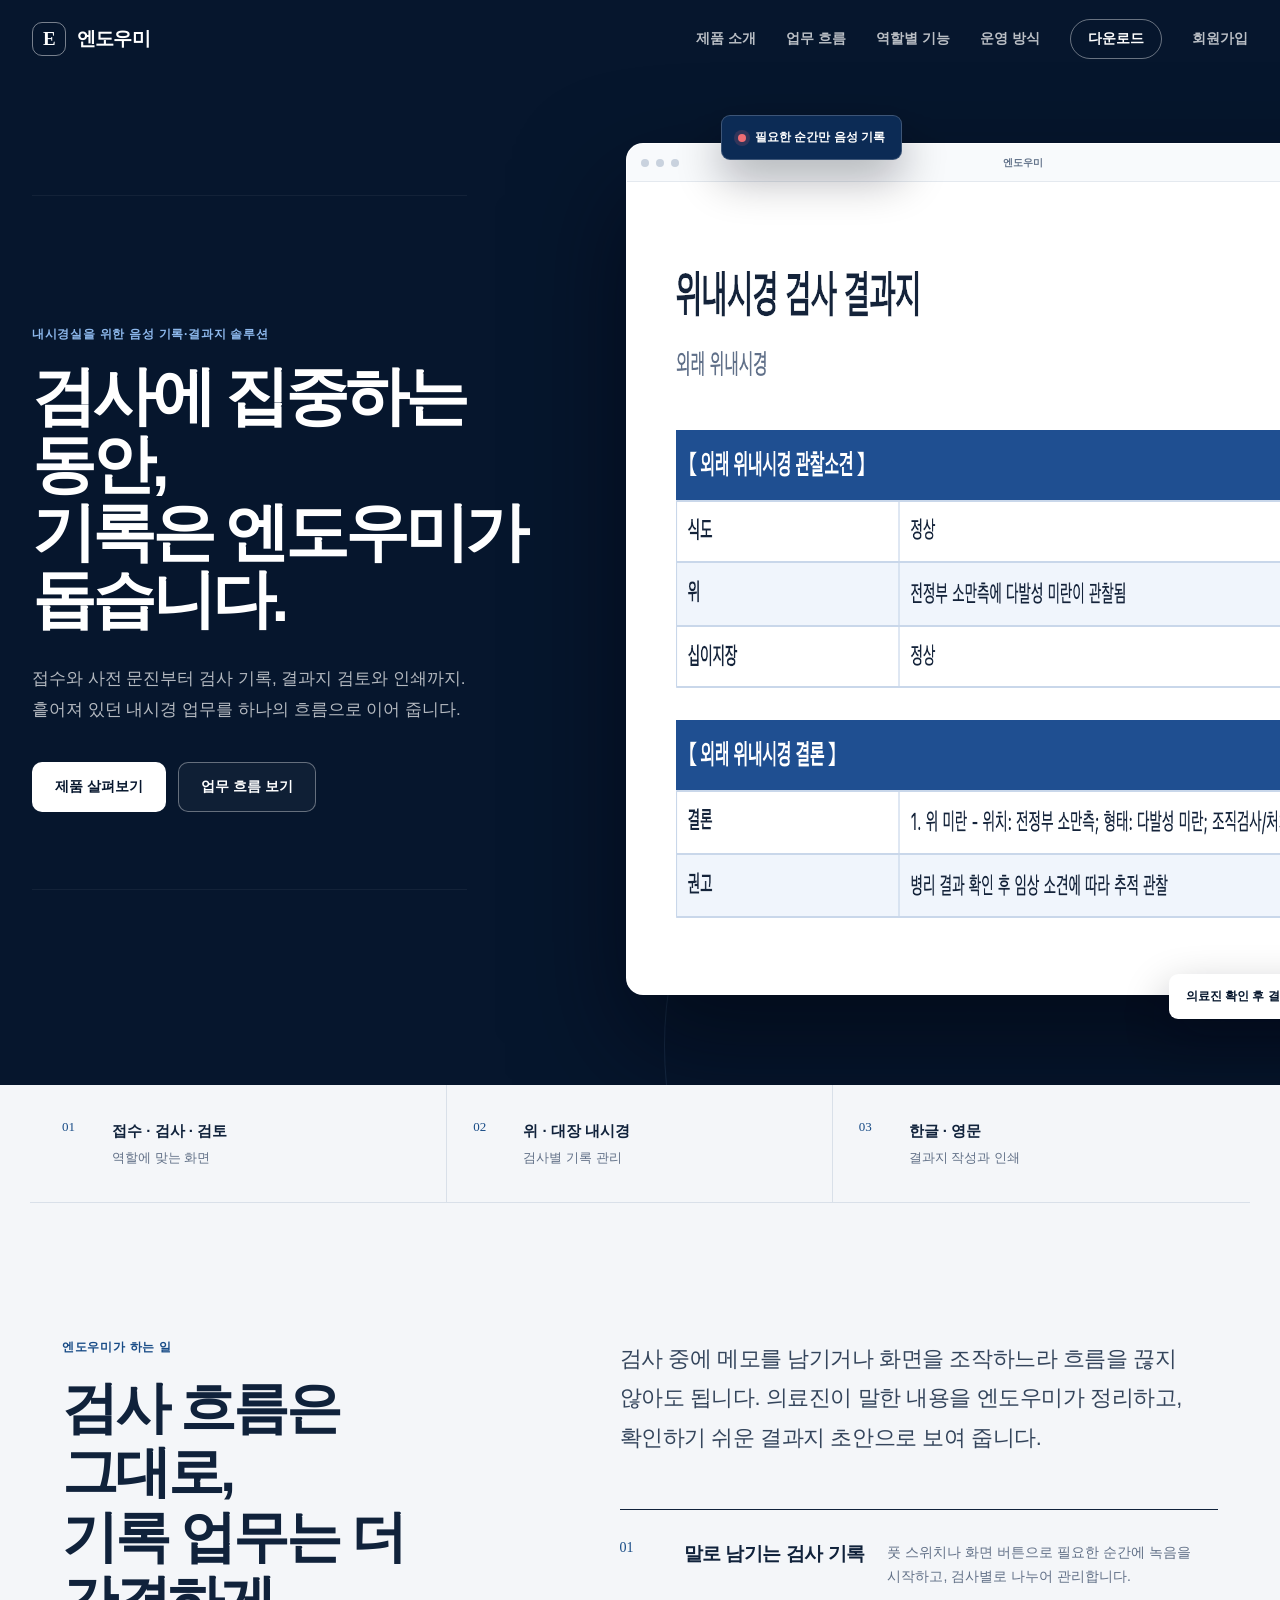
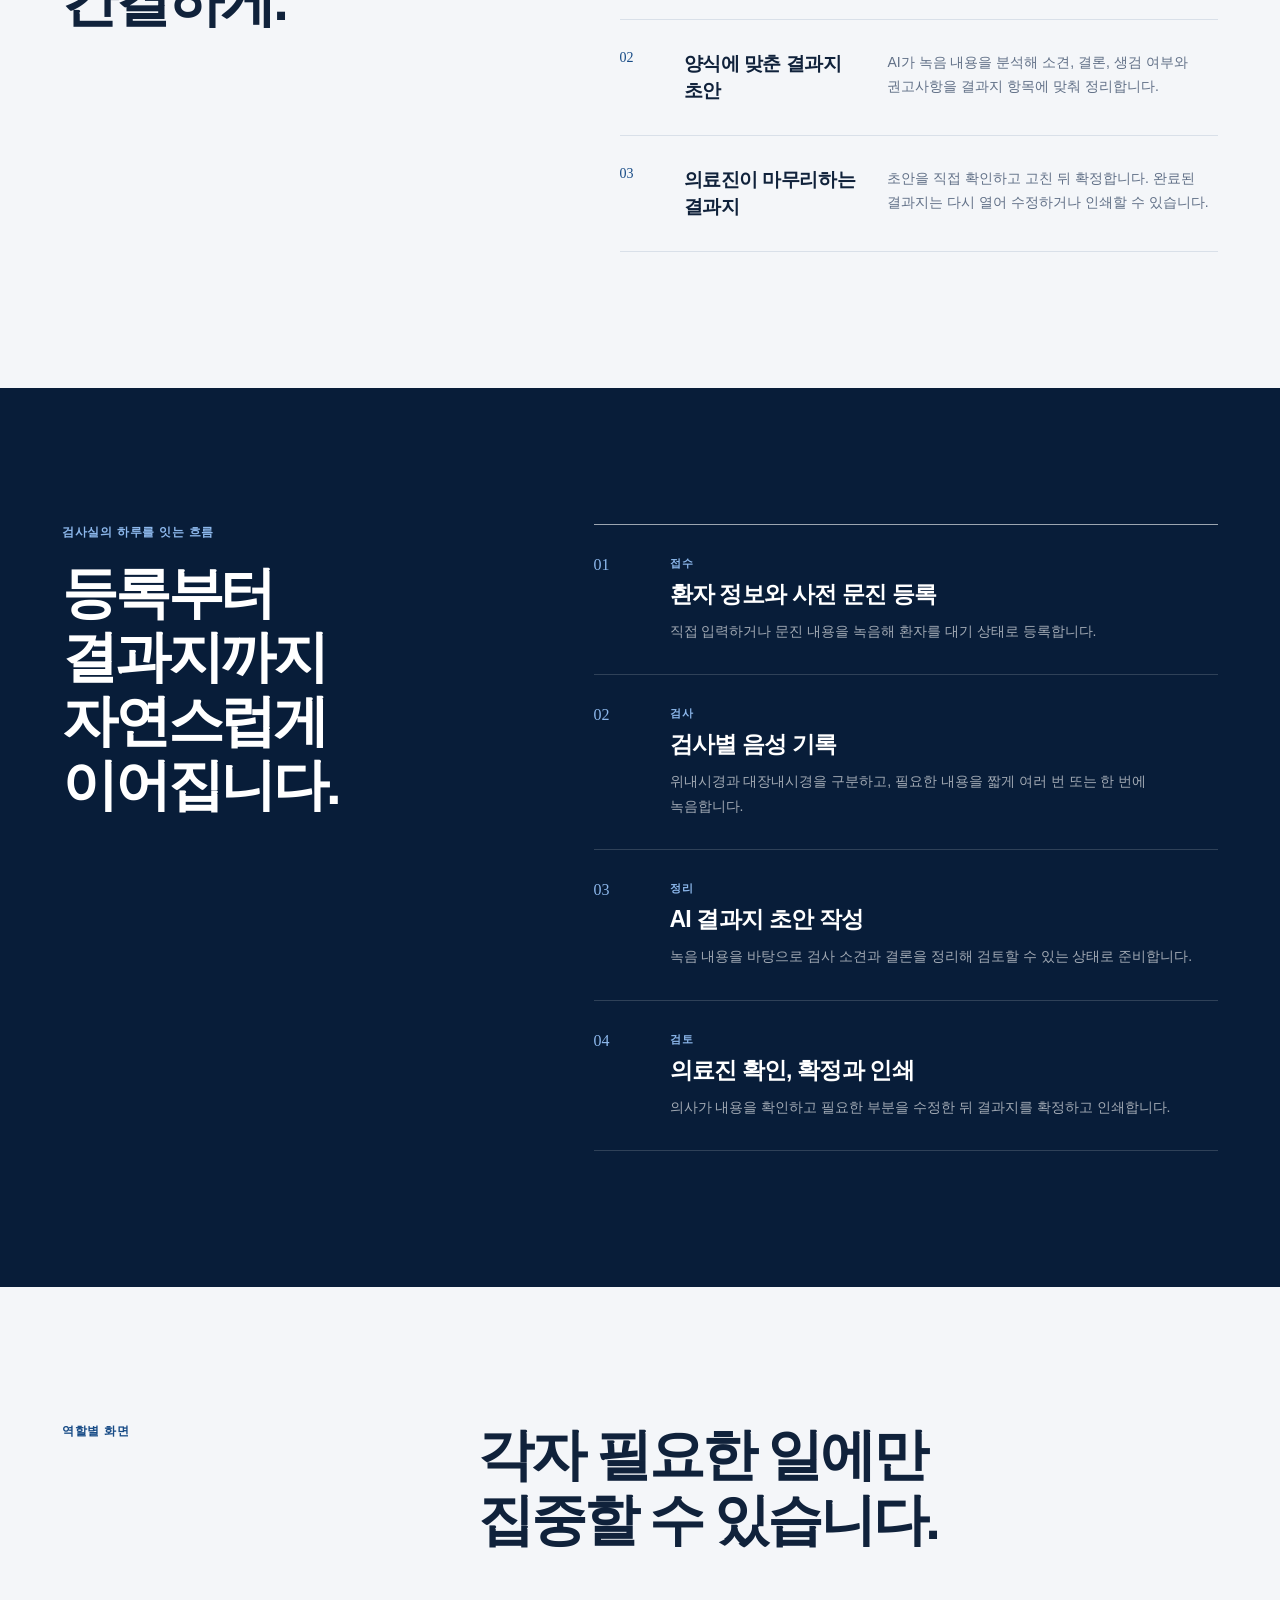
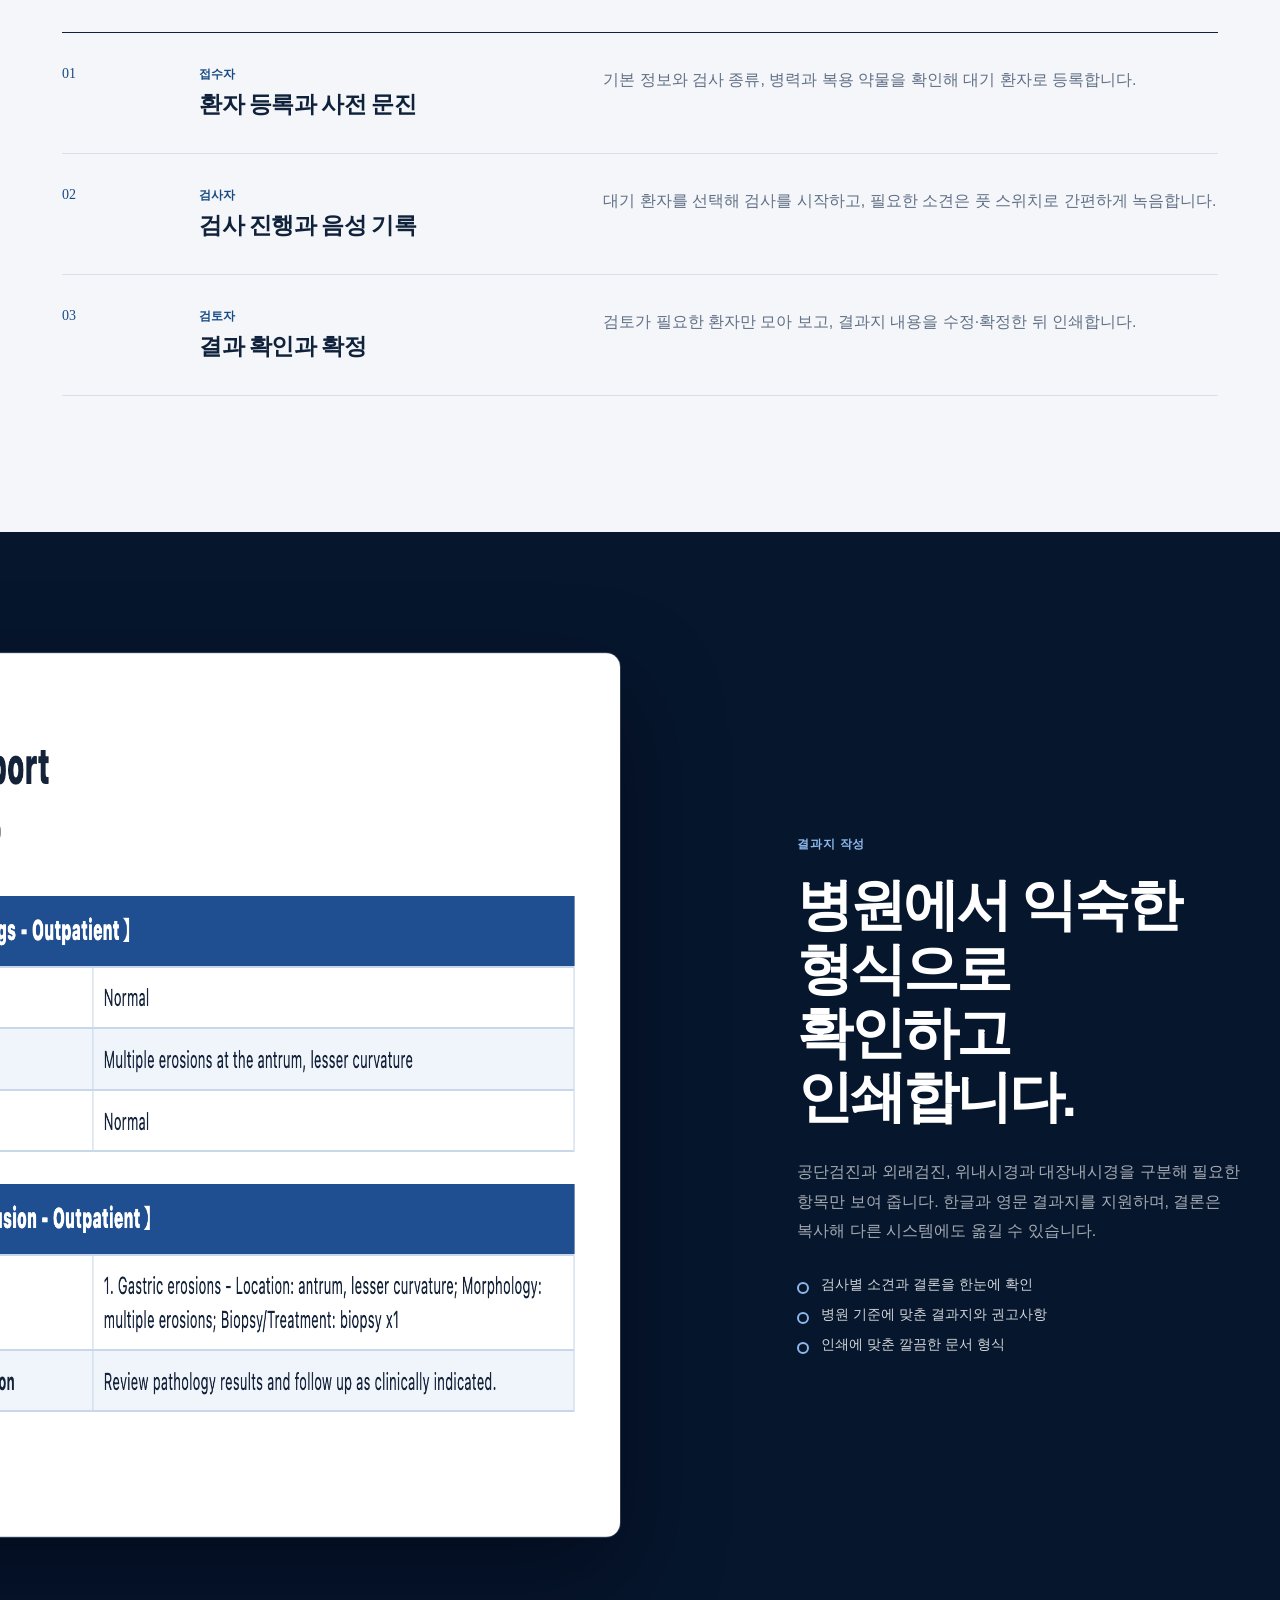
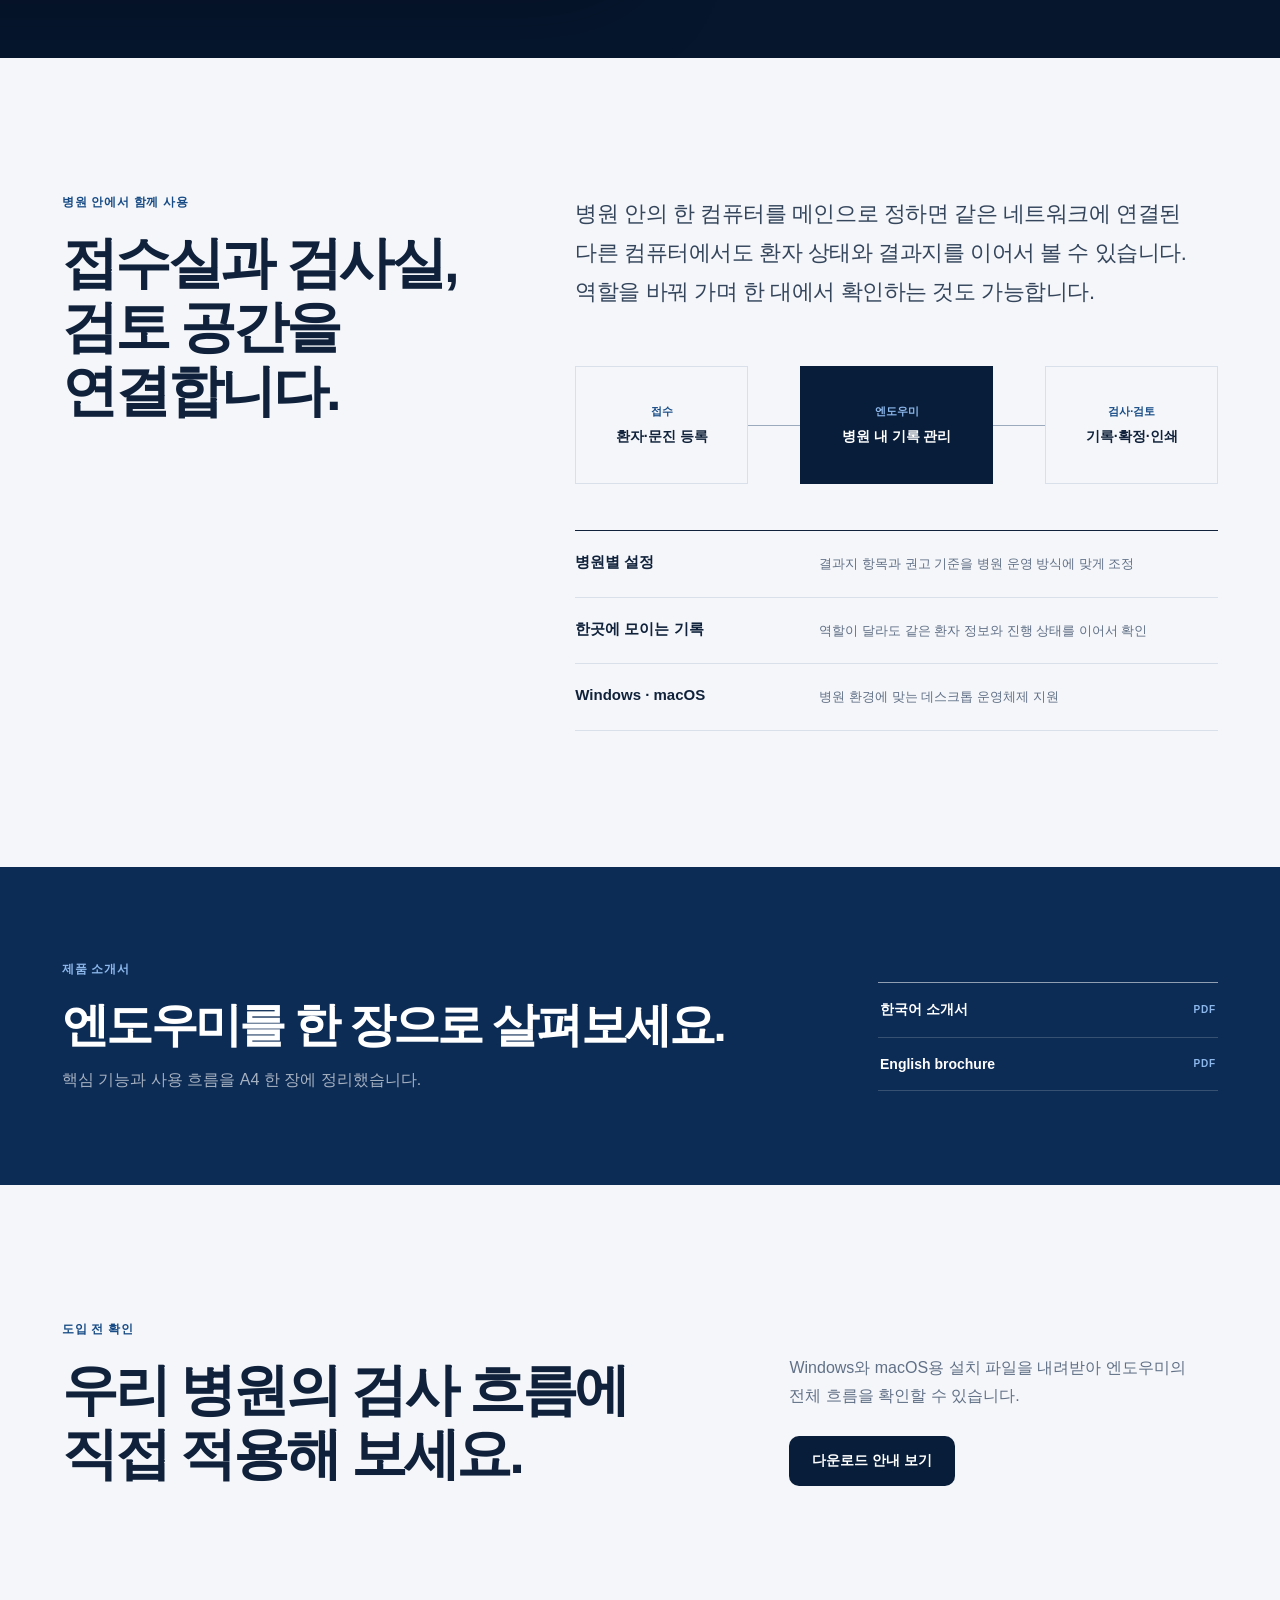
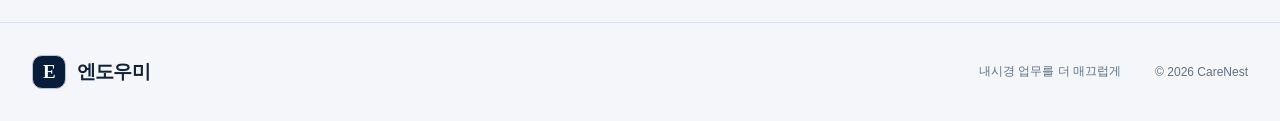
==== commit 503aeed6: "feat: add Supabase email signup to GitHub Pages" ====
--- a/site/index.html
+++ b/site/index.html
@@ -30,7 +30,7 @@
         <a href="#roles">역할별 기능</a>
         <a href="#operation">운영 방식</a>
         <a class="nav-download" href="download.html">다운로드</a>
-      </nav>
+      <a href="signup.html">회원가입</a></nav>
     </header>
 
     <main id="top">
